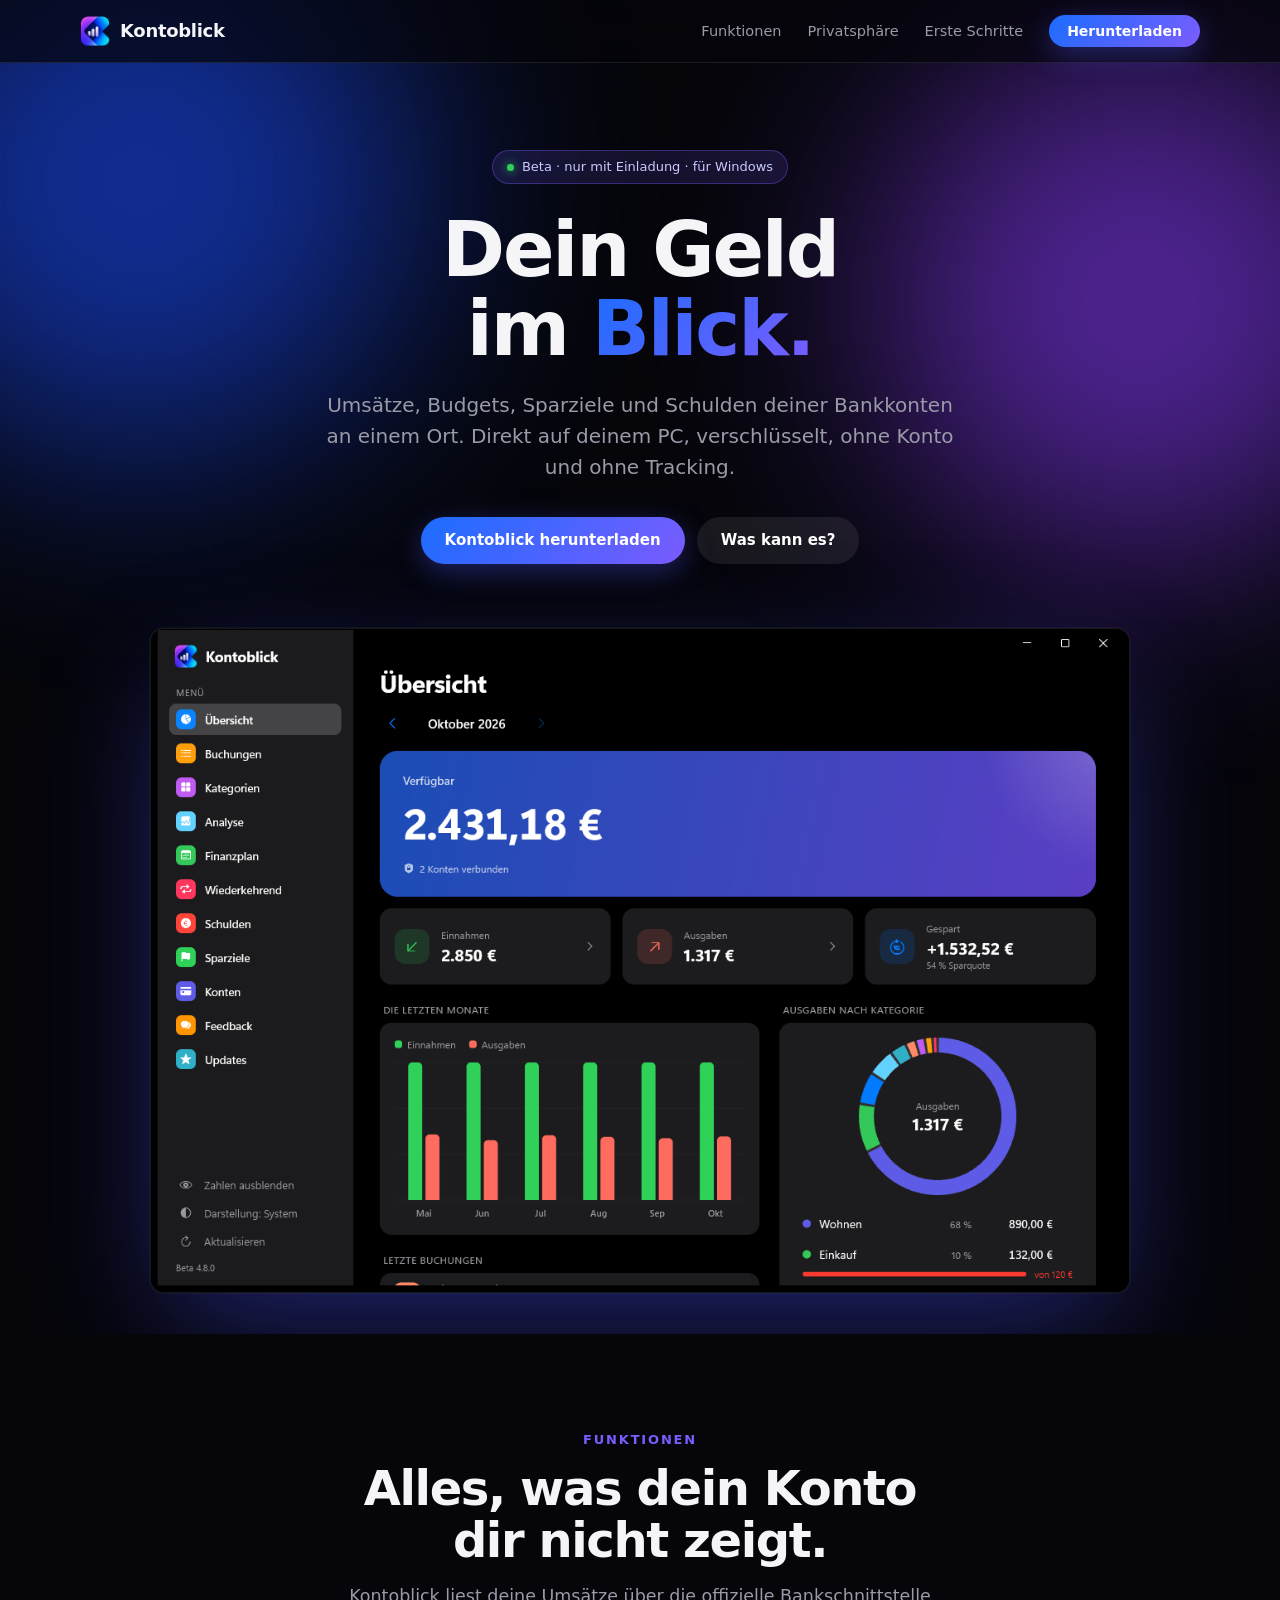
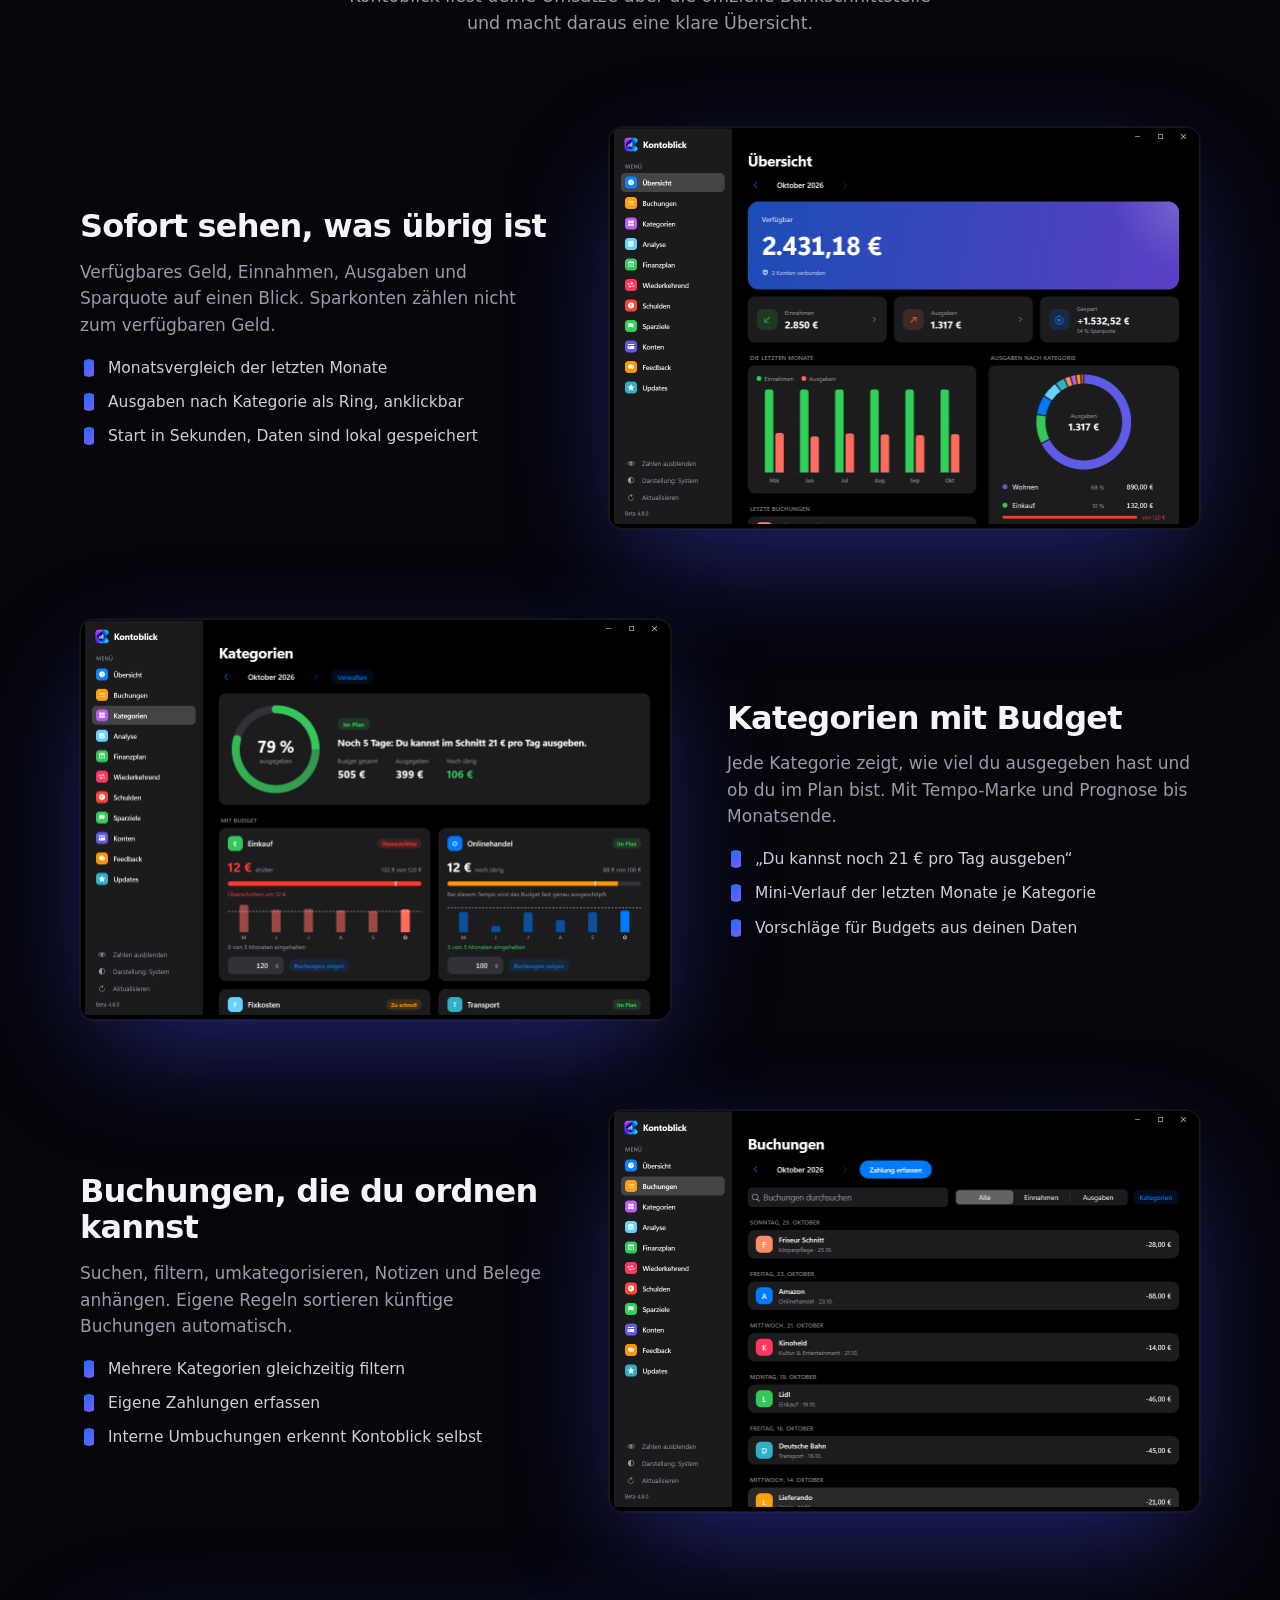
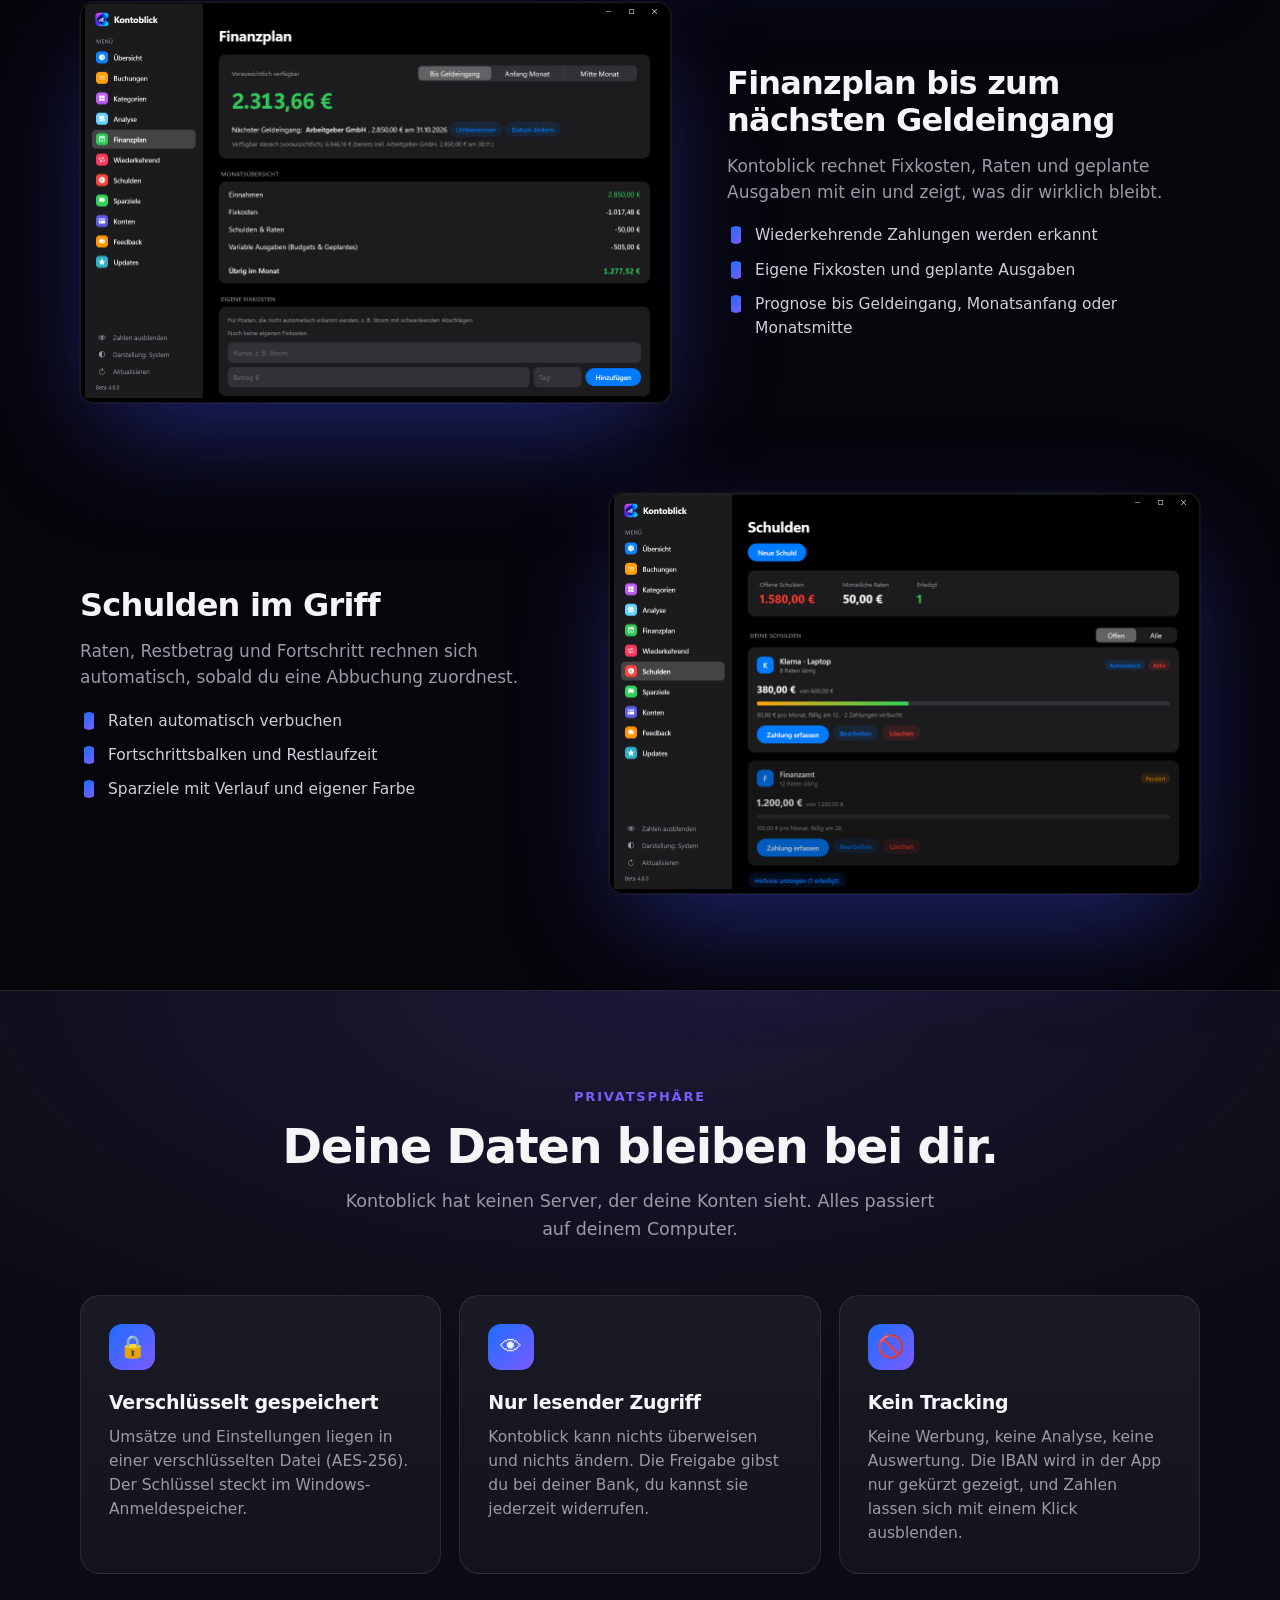
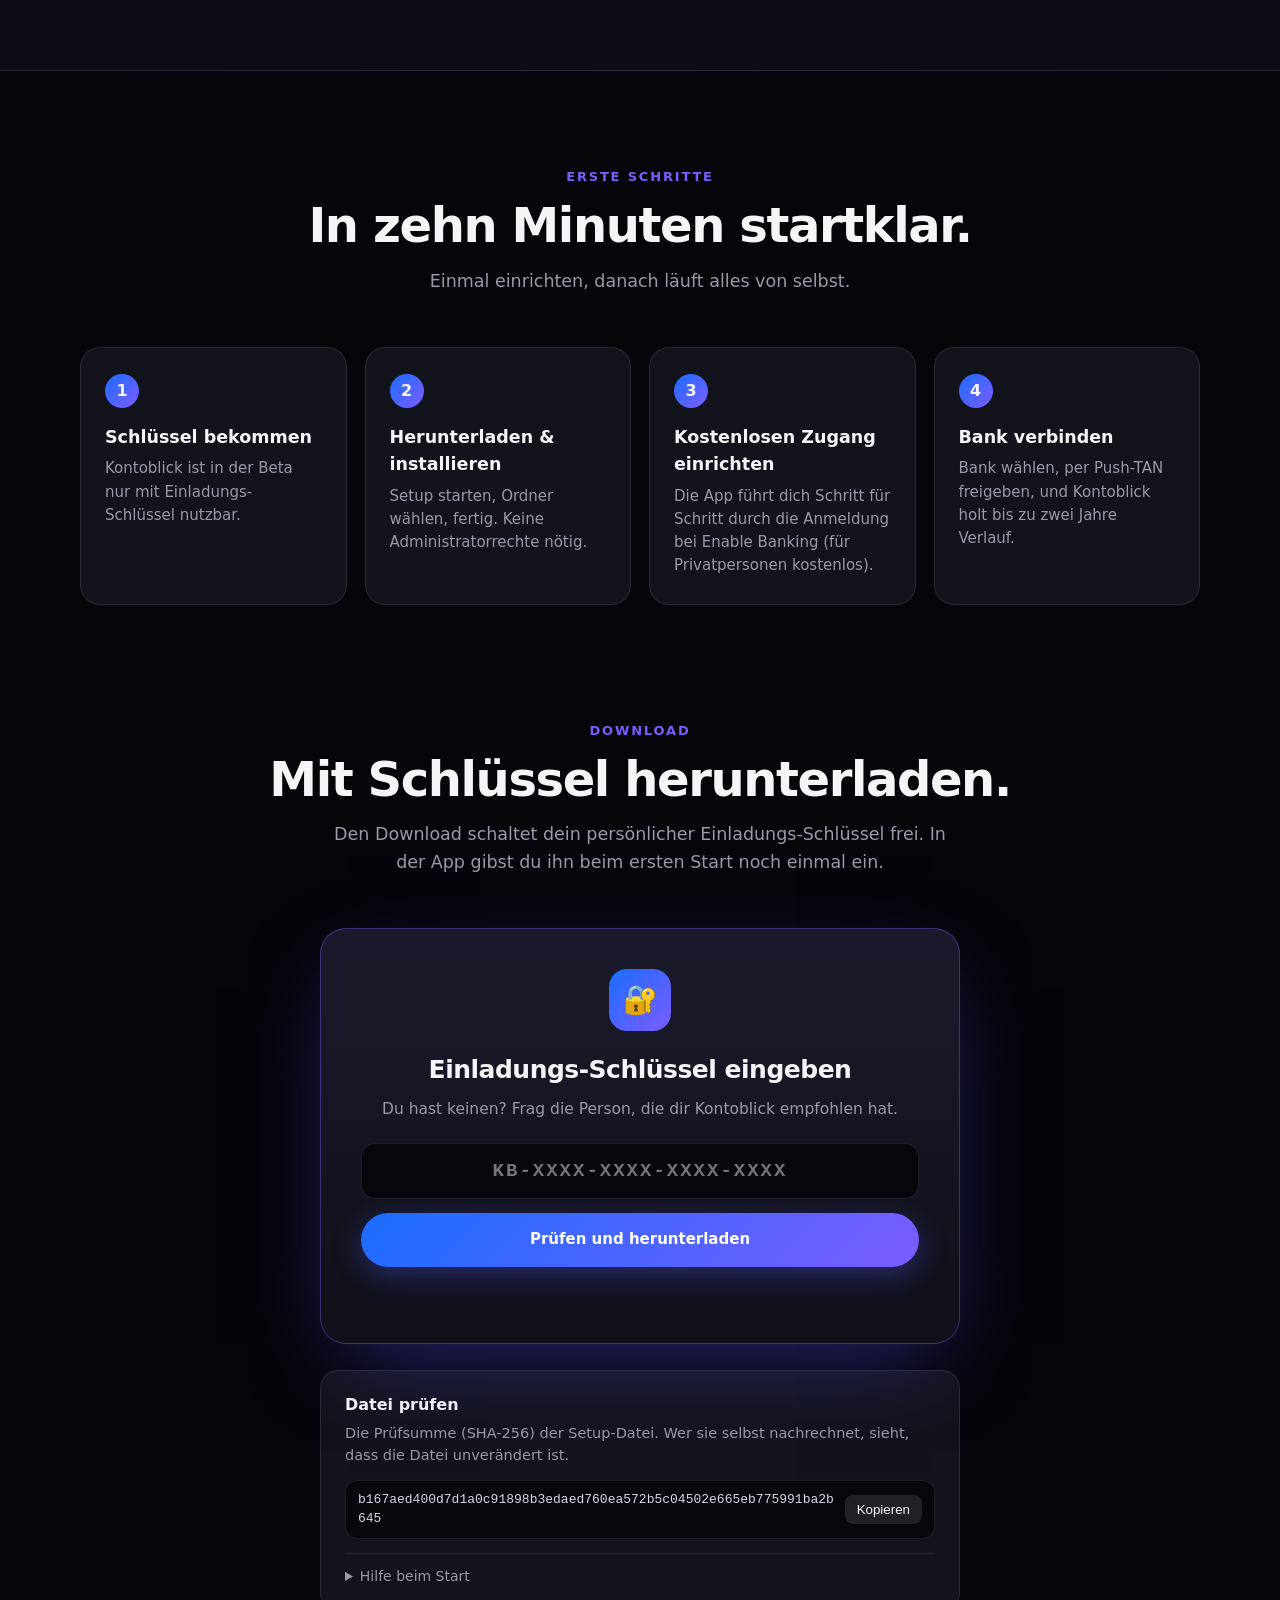
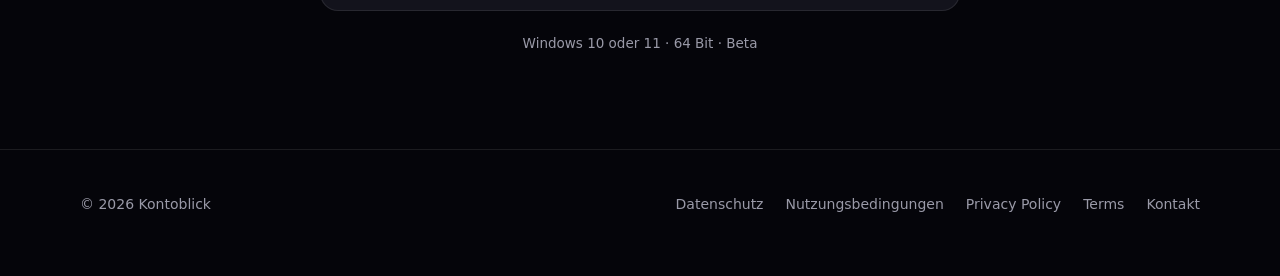
==== index.html @ f74b2ef2 "Nav alignment, checksum block instead of warning box" ====
<!doctype html>
<html lang="de">
<head>
<meta charset="utf-8">
<meta name="viewport" content="width=device-width,initial-scale=1">
<title>Kontoblick – Dein Geld im Blick</title>
<meta name="description" content="Kontoblick zeigt Umsätze, Budgets, Sparziele und Schulden deiner Bankkonten. Privat, lokal verschlüsselt auf deinem Windows-PC. Beta, nur mit Einladung.">
<meta property="og:title" content="Kontoblick – Dein Geld im Blick">
<meta property="og:description" content="Privat, lokal und schnell: Umsätze, Budgets, Sparziele und Schulden an einem Ort.">
<meta property="og:image" content="img/overview.png">
<meta name="theme-color" content="#000000">
<script>document.documentElement.classList.add('js')</script>
<link rel="icon" href="img/favicon.png">
<style>
:root{
  --bg:#05050a; --bg2:#0c0c14; --card:#13131c; --card2:#1a1a26; --line:rgba(255,255,255,.09);
  --text:#f5f5f7; --muted:#9a9aa8; --blue:#0a84ff; --violet:#7c5cff; --green:#30d158; --red:#ff453a;
  --grad:linear-gradient(135deg,#1b6dff 0%,#7c5cff 100%);
}
*{box-sizing:border-box;margin:0;padding:0}
html{scroll-behavior:smooth}
body{background:var(--bg);color:var(--text);font:16px/1.55 "Segoe UI Variable Text","Segoe UI",system-ui,-apple-system,sans-serif;-webkit-font-smoothing:antialiased;overflow-x:hidden}
a{color:inherit}
img{display:block;max-width:100%}
.wrap{width:min(1120px,100% - 40px);margin:0 auto}
@media(prefers-reduced-motion:reduce){html{scroll-behavior:auto}*{animation:none!important;transition:none!important}}

/* Navigation */
nav{position:fixed;inset:0 0 auto 0;z-index:20;backdrop-filter:blur(18px);background:rgba(5,5,10,.7);border-bottom:1px solid var(--line)}
nav .wrap{display:flex;align-items:center;height:62px;gap:28px}
.brand{display:flex;align-items:center;gap:10px;font-weight:700;font-size:18px;letter-spacing:-.3px;text-decoration:none}
.brand img{width:30px;height:30px}
nav .links{display:flex;align-items:center;gap:26px;margin-left:auto;font-size:14.5px;color:var(--muted)}
nav .links a{text-decoration:none;transition:color .2s}
nav .links a:hover{color:var(--text)}
nav .links a.btn,nav .links a.btn:hover{color:#fff;line-height:1.2}
.btn{display:inline-flex;align-items:center;justify-content:center;gap:8px;border:0;cursor:pointer;font:inherit;font-weight:600;font-size:15px;color:#fff;background:var(--grad);padding:12px 24px;border-radius:999px;text-decoration:none;transition:transform .15s,box-shadow .25s,filter .2s;box-shadow:0 8px 28px rgba(80,90,255,.35)}
.btn:hover{transform:translateY(-1px);filter:brightness(1.08);box-shadow:0 12px 34px rgba(80,90,255,.5)}
.btn:active{transform:scale(.98)}
.btn.ghost{background:rgba(255,255,255,.08);box-shadow:none}
.btn.small{padding:8px 18px;font-size:14px}
@media(max-width:720px){nav .links a:not(.btn){display:none}}

/* Hero */
.hero{position:relative;padding:150px 0 40px;text-align:center;overflow:hidden}
.hero::before,.hero::after{content:"";position:absolute;border-radius:50%;filter:blur(110px);opacity:.55;z-index:0;animation:float 16s ease-in-out infinite}
.hero::before{width:560px;height:560px;background:#1b4dff;left:-140px;top:-100px}
.hero::after{width:520px;height:520px;background:#8a3dff;right:-120px;top:40px;animation-delay:-8s}
@keyframes float{50%{transform:translate(50px,40px) scale(1.08)}}
.hero .wrap{position:relative;z-index:1}
.pill{display:inline-flex;gap:8px;align-items:center;font-size:13px;color:#c9c9ff;background:rgba(124,92,255,.14);border:1px solid rgba(124,92,255,.35);padding:6px 14px;border-radius:999px;margin-bottom:26px}
.pill i{width:7px;height:7px;border-radius:50%;background:var(--green);box-shadow:0 0 10px var(--green)}
h1{font-size:clamp(40px,7vw,76px);line-height:1.04;letter-spacing:-2.2px;font-weight:800}
h1 span{background:var(--grad);-webkit-background-clip:text;background-clip:text;color:transparent}
.lead{max-width:640px;margin:22px auto 34px;font-size:clamp(17px,2.2vw,20px);color:var(--muted)}
.cta{display:flex;gap:12px;justify-content:center;flex-wrap:wrap}
.shot-hero{margin:64px auto 0;max-width:980px}
.window{border-radius:14px;overflow:hidden;border:1px solid var(--line);background:#000;box-shadow:0 40px 120px -20px rgba(70,80,255,.45),0 0 0 1px rgba(255,255,255,.04)}
.window img{width:100%;height:auto}
.hero .shot-hero{transform:perspective(1600px) rotateX(5deg);transform-origin:top;transition:transform 1s cubic-bezier(.2,.7,.2,1)}
.hero .shot-hero.in{transform:perspective(1600px) rotateX(0)}

/* Sektionen */
section{padding:96px 0}
.eyebrow{font-size:13px;font-weight:600;letter-spacing:.14em;text-transform:uppercase;color:var(--violet);margin-bottom:12px}
h2{font-size:clamp(30px,4.6vw,48px);line-height:1.1;letter-spacing:-1.4px;font-weight:800}
.sub{color:var(--muted);max-width:620px;margin-top:16px;font-size:17.5px}
.center{text-align:center}.center .sub{margin-inline:auto}

.feature{display:grid;grid-template-columns:1fr 1.25fr;gap:56px;align-items:center;margin-top:90px}
.feature.flip{grid-template-columns:1.25fr 1fr}
.feature.flip .text{order:2}
.feature h3{font-size:clamp(24px,3vw,32px);letter-spacing:-.8px;line-height:1.15;margin-bottom:14px}
.feature p{color:var(--muted);font-size:17px}
.feature ul{list-style:none;margin-top:18px;display:grid;gap:10px}
.feature li{display:flex;gap:10px;color:#cfcfda;font-size:15.5px}
.feature li::before{content:"";flex:none;width:18px;height:18px;margin-top:3px;border-radius:50%;background:var(--grad) center/10px no-repeat;
  -webkit-mask:none}
.feature li::after{content:"";position:absolute}
@media(max-width:860px){.feature,.feature.flip{grid-template-columns:1fr;gap:28px;margin-top:64px}.feature.flip .text{order:0}}

.grid3{display:grid;grid-template-columns:repeat(3,1fr);gap:18px;margin-top:52px}
.card{background:linear-gradient(180deg,var(--card2),var(--card));border:1px solid var(--line);border-radius:20px;padding:28px;transition:transform .3s,border-color .3s}
.card:hover{transform:translateY(-4px);border-color:rgba(124,92,255,.5)}
.card .ico{width:46px;height:46px;border-radius:13px;background:var(--grad);display:grid;place-items:center;margin-bottom:18px;font-size:22px}
.card h4{font-size:19px;letter-spacing:-.3px;margin-bottom:8px}
.card p{color:var(--muted);font-size:15.5px}
@media(max-width:860px){.grid3{grid-template-columns:1fr}}

.privacy{background:radial-gradient(900px 400px at 50% 0,rgba(124,92,255,.14),transparent),var(--bg2);border-block:1px solid var(--line)}

.steps{display:grid;grid-template-columns:repeat(4,1fr);gap:18px;margin-top:52px;counter-reset:s}
.step{position:relative;background:var(--card);border:1px solid var(--line);border-radius:20px;padding:26px 24px}
.step::before{counter-increment:s;content:counter(s);display:grid;place-items:center;width:34px;height:34px;border-radius:50%;background:var(--grad);font-weight:700;margin-bottom:16px}
.step h4{font-size:17.5px;margin-bottom:6px}
.step p{color:var(--muted);font-size:15px}
@media(max-width:960px){.steps{grid-template-columns:1fr 1fr}}
@media(max-width:560px){.steps{grid-template-columns:1fr}}

/* Download */
.dl{position:relative;margin:52px auto 0;max-width:640px;background:linear-gradient(180deg,#1a1a2c,#101019);border:1px solid rgba(124,92,255,.4);border-radius:26px;padding:40px;text-align:center;box-shadow:0 30px 90px -30px rgba(90,80,255,.5)}
.dl .lock{width:62px;height:62px;border-radius:18px;background:var(--grad);display:grid;place-items:center;margin:0 auto 20px;font-size:28px;transition:transform .5s}
.dl.open .lock{transform:rotate(-12deg) scale(1.08)}
.dl h3{font-size:25px;letter-spacing:-.5px}
.dl p{color:var(--muted);margin:8px 0 22px;font-size:15.5px}
.code{width:100%;padding:16px 18px;border-radius:14px;border:1.5px solid var(--line);background:#07070c;color:var(--text);font:600 19px/1 Consolas,"SF Mono",monospace;letter-spacing:2px;text-align:center;text-transform:uppercase;outline:none;transition:border-color .2s,box-shadow .2s}
.code:focus{border-color:var(--violet);box-shadow:0 0 0 4px rgba(124,92,255,.2)}
.dl .btn{width:100%;margin-top:14px;padding:15px}
.msg{min-height:22px;margin-top:14px;font-size:14.5px}
.msg.err{color:var(--red)}.msg.ok{color:var(--green)}
.shake{animation:shake .4s}
@keyframes shake{20%,60%{transform:translateX(-7px)}40%,80%{transform:translateX(7px)}}
.dl .ready{display:none}
.dl.open .ready{display:block;animation:pop .5s cubic-bezier(.2,.9,.3,1.2)}
.dl.open .ask{display:none}
@keyframes pop{from{opacity:0;transform:scale(.94)}}
.small{font-size:13.5px;color:var(--muted)}
.verify{max-width:640px;margin:26px auto 0;text-align:left;background:var(--card);border:1px solid var(--line);border-radius:18px;padding:22px 24px}
.verify h4{font-size:16px;margin-bottom:4px}
.verify p{color:var(--muted);font-size:14.5px}
.verify .hash{display:flex;gap:10px;align-items:center;margin:14px 0 4px;background:#07070c;border:1px solid var(--line);border-radius:12px;padding:10px 12px}
.verify code{flex:1;min-width:0;font:13px/1.4 Consolas,"SF Mono",monospace;color:#d8d8e8;word-break:break-all}
.verify button{flex:none;border:0;border-radius:8px;background:rgba(255,255,255,.1);color:var(--text);font:600 13px inherit;padding:7px 12px;cursor:pointer}
.verify button:hover{background:rgba(255,255,255,.18)}
.verify .vt{margin-top:10px}.verify .vt a{color:#9fb4ff}
.verify details{margin-top:14px;border-top:1px solid var(--line);padding-top:12px}
.verify summary{cursor:pointer;color:var(--muted);font-size:14px}
.verify details p{margin-top:8px}
.note{margin-top:26px;padding:16px 18px;border-radius:14px;background:rgba(255,159,10,.08);border:1px solid rgba(255,159,10,.25);color:#e9c98f;font-size:14.5px;text-align:left}
.note b{color:#ffd58a}

footer{padding:44px 0 60px;border-top:1px solid var(--line);color:var(--muted);font-size:14px}
footer .wrap{display:flex;flex-wrap:wrap;gap:14px 30px;align-items:center}
footer .links{display:flex;gap:22px;flex-wrap:wrap;margin-left:auto}
footer a{text-decoration:none}footer a:hover{color:var(--text)}

/* Einblenden beim Scrollen */
.js .rv{opacity:0;transform:translateY(26px);transition:opacity .8s,transform .8s cubic-bezier(.2,.7,.2,1)}
.js .rv.in{opacity:1;transform:none}
.d1{transition-delay:.1s}.d2{transition-delay:.2s}.d3{transition-delay:.3s}
</style>
</head>
<body>

<nav>
  <div class="wrap">
    <a class="brand" href="#top"><img src="img/logo.png" alt="" width="30" height="30">Kontoblick</a>
    <div class="links">
      <a href="#funktionen">Funktionen</a>
      <a href="#privat">Privatsphäre</a>
      <a href="#start">Erste Schritte</a>
      <a class="btn small" href="#download">Herunterladen</a>
    </div>
  </div>
</nav>

<header class="hero" id="top">
  <div class="wrap">
    <div class="pill rv"><i></i>Beta · nur mit Einladung · für Windows</div>
    <h1 class="rv d1">Dein Geld<br>im <span>Blick.</span></h1>
    <p class="lead rv d2">Umsätze, Budgets, Sparziele und Schulden deiner Bankkonten an einem Ort. Direkt auf deinem PC, verschlüsselt, ohne Konto und ohne Tracking.</p>
    <div class="cta rv d3">
      <a class="btn" href="#download">Kontoblick herunterladen</a>
      <a class="btn ghost" href="#funktionen">Was kann es?</a>
    </div>
    <div class="shot-hero" id="heroShot">
      <div class="window"><img src="img/overview.png" alt="Kontoblick Übersicht mit verfügbarem Geld, Einnahmen, Ausgaben und Kategorien" width="1180" height="800"></div>
    </div>
  </div>
</header>

<section id="funktionen">
  <div class="wrap">
    <div class="center">
      <div class="eyebrow rv">Funktionen</div>
      <h2 class="rv d1">Alles, was dein Konto<br>dir nicht zeigt.</h2>
      <p class="sub rv d2">Kontoblick liest deine Umsätze über die offizielle Bankschnittstelle und macht daraus eine klare Übersicht.</p>
    </div>

    <div class="feature rv">
      <div class="text">
        <h3>Sofort sehen, was übrig ist</h3>
        <p>Verfügbares Geld, Einnahmen, Ausgaben und Sparquote auf einen Blick. Sparkonten zählen nicht zum verfügbaren Geld.</p>
        <ul><li>Monatsvergleich der letzten Monate</li><li>Ausgaben nach Kategorie als Ring, anklickbar</li><li>Start in Sekunden, Daten sind lokal gespeichert</li></ul>
      </div>
      <div class="window"><img loading="lazy" src="img/overview.png" alt="Übersicht" width="1180" height="800"></div>
    </div>

    <div class="feature flip rv">
      <div class="text">
        <h3>Kategorien mit Budget</h3>
        <p>Jede Kategorie zeigt, wie viel du ausgegeben hast und ob du im Plan bist. Mit Tempo-Marke und Prognose bis Monatsende.</p>
        <ul><li>„Du kannst noch 21 € pro Tag ausgeben“</li><li>Mini-Verlauf der letzten Monate je Kategorie</li><li>Vorschläge für Budgets aus deinen Daten</li></ul>
      </div>
      <div class="window"><img loading="lazy" src="img/categories.png" alt="Kategorien und Budgets" width="1180" height="800"></div>
    </div>

    <div class="feature rv">
      <div class="text">
        <h3>Buchungen, die du ordnen kannst</h3>
        <p>Suchen, filtern, umkategorisieren, Notizen und Belege anhängen. Eigene Regeln sortieren künftige Buchungen automatisch.</p>
        <ul><li>Mehrere Kategorien gleichzeitig filtern</li><li>Eigene Zahlungen erfassen</li><li>Interne Umbuchungen erkennt Kontoblick selbst</li></ul>
      </div>
      <div class="window"><img loading="lazy" src="img/bookings.png" alt="Buchungen" width="1180" height="800"></div>
    </div>

    <div class="feature flip rv">
      <div class="text">
        <h3>Finanzplan bis zum nächsten Geldeingang</h3>
        <p>Kontoblick rechnet Fixkosten, Raten und geplante Ausgaben mit ein und zeigt, was dir wirklich bleibt.</p>
        <ul><li>Wiederkehrende Zahlungen werden erkannt</li><li>Eigene Fixkosten und geplante Ausgaben</li><li>Prognose bis Geldeingang, Monatsanfang oder Monatsmitte</li></ul>
      </div>
      <div class="window"><img loading="lazy" src="img/plan.png" alt="Finanzplan" width="1180" height="800"></div>
    </div>

    <div class="feature rv">
      <div class="text">
        <h3>Schulden im Griff</h3>
        <p>Raten, Restbetrag und Fortschritt rechnen sich automatisch, sobald du eine Abbuchung zuordnest.</p>
        <ul><li>Raten automatisch verbuchen</li><li>Fortschrittsbalken und Restlaufzeit</li><li>Sparziele mit Verlauf und eigener Farbe</li></ul>
      </div>
      <div class="window"><img loading="lazy" src="img/debts.png" alt="Schulden" width="1180" height="800"></div>
    </div>
  </div>
</section>

<section class="privacy" id="privat">
  <div class="wrap">
    <div class="center">
      <div class="eyebrow rv">Privatsphäre</div>
      <h2 class="rv d1">Deine Daten bleiben bei dir.</h2>
      <p class="sub rv d2">Kontoblick hat keinen Server, der deine Konten sieht. Alles passiert auf deinem Computer.</p>
    </div>
    <div class="grid3">
      <div class="card rv"><div class="ico">🔒</div><h4>Verschlüsselt gespeichert</h4><p>Umsätze und Einstellungen liegen in einer verschlüsselten Datei (AES-256). Der Schlüssel steckt im Windows-Anmeldespeicher.</p></div>
      <div class="card rv d1"><div class="ico">👁</div><h4>Nur lesender Zugriff</h4><p>Kontoblick kann nichts überweisen und nichts ändern. Die Freigabe gibst du bei deiner Bank, du kannst sie jederzeit widerrufen.</p></div>
      <div class="card rv d2"><div class="ico">🚫</div><h4>Kein Tracking</h4><p>Keine Werbung, keine Analyse, keine Auswertung. Die IBAN wird in der App nur gekürzt gezeigt, und Zahlen lassen sich mit einem Klick ausblenden.</p></div>
    </div>
  </div>
</section>

<section id="start">
  <div class="wrap">
    <div class="center">
      <div class="eyebrow rv">Erste Schritte</div>
      <h2 class="rv d1">In zehn Minuten startklar.</h2>
      <p class="sub rv d2">Einmal einrichten, danach läuft alles von selbst.</p>
    </div>
    <div class="steps">
      <div class="step rv"><h4>Schlüssel bekommen</h4><p>Kontoblick ist in der Beta nur mit Einladungs-Schlüssel nutzbar.</p></div>
      <div class="step rv d1"><h4>Herunterladen & installieren</h4><p>Setup starten, Ordner wählen, fertig. Keine Administratorrechte nötig.</p></div>
      <div class="step rv d2"><h4>Kostenlosen Zugang einrichten</h4><p>Die App führt dich Schritt für Schritt durch die Anmeldung bei Enable Banking (für Privatpersonen kostenlos).</p></div>
      <div class="step rv d3"><h4>Bank verbinden</h4><p>Bank wählen, per Push-TAN freigeben, und Kontoblick holt bis zu zwei Jahre Verlauf.</p></div>
    </div>
  </div>
</section>

<section id="download" style="padding-top:20px">
  <div class="wrap center">
    <div class="eyebrow rv">Download</div>
    <h2 class="rv d1">Mit Schlüssel herunterladen.</h2>
    <p class="sub rv d2">Den Download schaltet dein persönlicher Einladungs-Schlüssel frei. In der App gibst du ihn beim ersten Start noch einmal ein.</p>

    <div class="dl rv d2" id="dl">
      <div class="lock" id="lock">🔐</div>
      <div class="ask">
        <h3>Einladungs-Schlüssel eingeben</h3>
        <p>Du hast keinen? Frag die Person, die dir Kontoblick empfohlen hat.</p>
        <form id="form" autocomplete="off">
          <input class="code" id="code" placeholder="KB-XXXX-XXXX-XXXX-XXXX" maxlength="40" spellcheck="false" aria-label="Einladungs-Schlüssel">
          <button class="btn" id="go" type="submit">Prüfen und herunterladen</button>
        </form>
        <div class="msg" id="msg" role="status"></div>
      </div>
      <div class="ready">
        <h3>Schlüssel gültig ✓</h3>
        <p>Der Download startet gleich. Falls nicht, klick auf den Knopf.</p>
        <a class="btn" id="file" href="#">Setup herunterladen</a>
        <p class="small" style="margin-top:14px" id="fileInfo"></p>
      </div>
    </div>

    <div class="verify rv" id="verify" hidden>
      <h4>Datei prüfen</h4>
      <p>Die Prüfsumme (SHA-256) der Setup-Datei. Wer sie selbst nachrechnet, sieht, dass die Datei unverändert ist.</p>
      <div class="hash"><code id="hash"></code><button type="button" id="copyHash">Kopieren</button></div>
      <p class="vt" id="vtRow" hidden><a id="vtLink" href="#" target="_blank" rel="noopener">Bei VirusTotal prüfen</a> · Ergebnis von rund 70 Prüfdiensten</p>
      <details>
        <summary>Hilfe beim Start</summary>
        <p>Bei neuen Programmen fragt Windows (SmartScreen) vor dem ersten Start nach. Wähle <b>Weitere Informationen</b> und dann <b>Trotzdem ausführen</b>. Das Setup ist noch nicht digital signiert, deshalb erscheint die Rückfrage.</p>
      </details>
    </div>
    <p class="small" style="margin-top:22px">Windows 10 oder 11 · 64 Bit · Beta</p>
  </div>
</section>

<footer>
  <div class="wrap">
    <span>© 2026 Kontoblick</span>
    <div class="links">
      <a href="datenschutz.html">Datenschutz</a>
      <a href="nutzungsbedingungen.html">Nutzungsbedingungen</a>
      <a href="privacy.html">Privacy Policy</a>
      <a href="terms.html">Terms</a>
      <a href="mailto:kontoblick@laudymedia.de">Kontakt</a>
    </div>
  </div>
</footer>

<script>
// Der "publishable key" ist für Webseiten und Apps gedacht und darf öffentlich sein.
// Was jemand damit darf, regeln die Zugriffsregeln und die Funktion auf dem Server.
const API = 'https://jgadfqdxyosbgsomoepk.supabase.co';
const KEY = 'sb_publishable_zTdMy5aGsxn2jxy1v9TOdg_ZL5HZXqJ';

const $ = (id) => document.getElementById(id);

// Prüfsumme und Prüf-Link aus release.json (öffentlich, enthält nur Version, Dateiname und Hash)
fetch('release.json', { cache: 'no-store' }).then((r) => r.json()).then((rel) => {
  if (!rel.sha256) return;
  $('hash').textContent = rel.sha256;
  $('verify').hidden = false;
  if (rel.virustotal) {
    $('vtLink').href = 'https://www.virustotal.com/gui/file/' + rel.sha256;
    $('vtRow').hidden = false;
  }
  $('copyHash').addEventListener('click', async () => {
    try { await navigator.clipboard.writeText(rel.sha256); $('copyHash').textContent = 'Kopiert'; setTimeout(() => ($('copyHash').textContent = 'Kopieren'), 1800); } catch (_) {}
  });
}).catch(() => {});

// Einblenden beim Scrollen
const io = new IntersectionObserver((entries) => {
  entries.forEach((e) => { if (e.isIntersecting) { e.target.classList.add('in'); io.unobserve(e.target); } });
}, { threshold: .12 });
document.querySelectorAll('.rv, #heroShot').forEach((el) => io.observe(el));
requestAnimationFrame(() => $('heroShot').classList.add('in'));
// Sicherheitsnetz: Nach 1,2 s ist alles sichtbar, auch wenn die Scroll-Erkennung nicht anspringt.
setTimeout(() => document.querySelectorAll('.rv').forEach((el) => el.classList.add('in')), 2500);

// Eingabe: Großbuchstaben, Bindestriche automatisch
$('code').addEventListener('input', (e) => {
  const raw = e.target.value.toUpperCase().replace(/[^A-Z0-9]/g, '').replace(/^KB/, '').slice(0, 16);
  const parts = raw.match(/.{1,4}/g) || [];
  e.target.value = raw ? 'KB-' + parts.join('-') : '';
  $('msg').textContent = '';
});

function fail(text) {
  const m = $('msg');
  m.className = 'msg err';
  m.textContent = text;
  $('code').classList.remove('shake');
  void $('code').offsetWidth;
  $('code').classList.add('shake');
}

$('form').addEventListener('submit', async (e) => {
  e.preventDefault();
  const code = $('code').value.trim();
  if (code.length < 10) return fail('Bitte gib deinen ganzen Schlüssel ein.');
  const btn = $('go');
  btn.disabled = true;
  btn.textContent = 'Prüfe …';
  try {
    const r = await fetch(API + '/functions/v1/download', {
      method: 'POST',
      headers: { 'Content-Type': 'application/json', apikey: KEY },
      body: JSON.stringify({ code }),
    });
    const j = await r.json().catch(() => ({}));
    if (r.status === 403) return fail('Dieser Schlüssel ist nicht gültig oder wurde gesperrt.');
    if (!r.ok || !j.url) return fail(j.error === 'nofile' ? 'Aktuell ist kein Download hinterlegt. Bitte später noch einmal versuchen.' : 'Das hat nicht geklappt. Bitte versuche es später noch einmal.');
    $('dl').classList.add('open');
    $('file').href = j.url;
    $('fileInfo').textContent = j.name + (j.size ? ' · ' + (j.size / 1048576).toFixed(1).replace('.', ',') + ' MB' : '');
    setTimeout(() => { location.href = j.url; }, 700);
  } catch (_) {
    fail('Keine Verbindung. Bist du online?');
  } finally {
    btn.disabled = false;
    btn.textContent = 'Prüfen und herunterladen';
  }
});
</script>
</body>
</html>
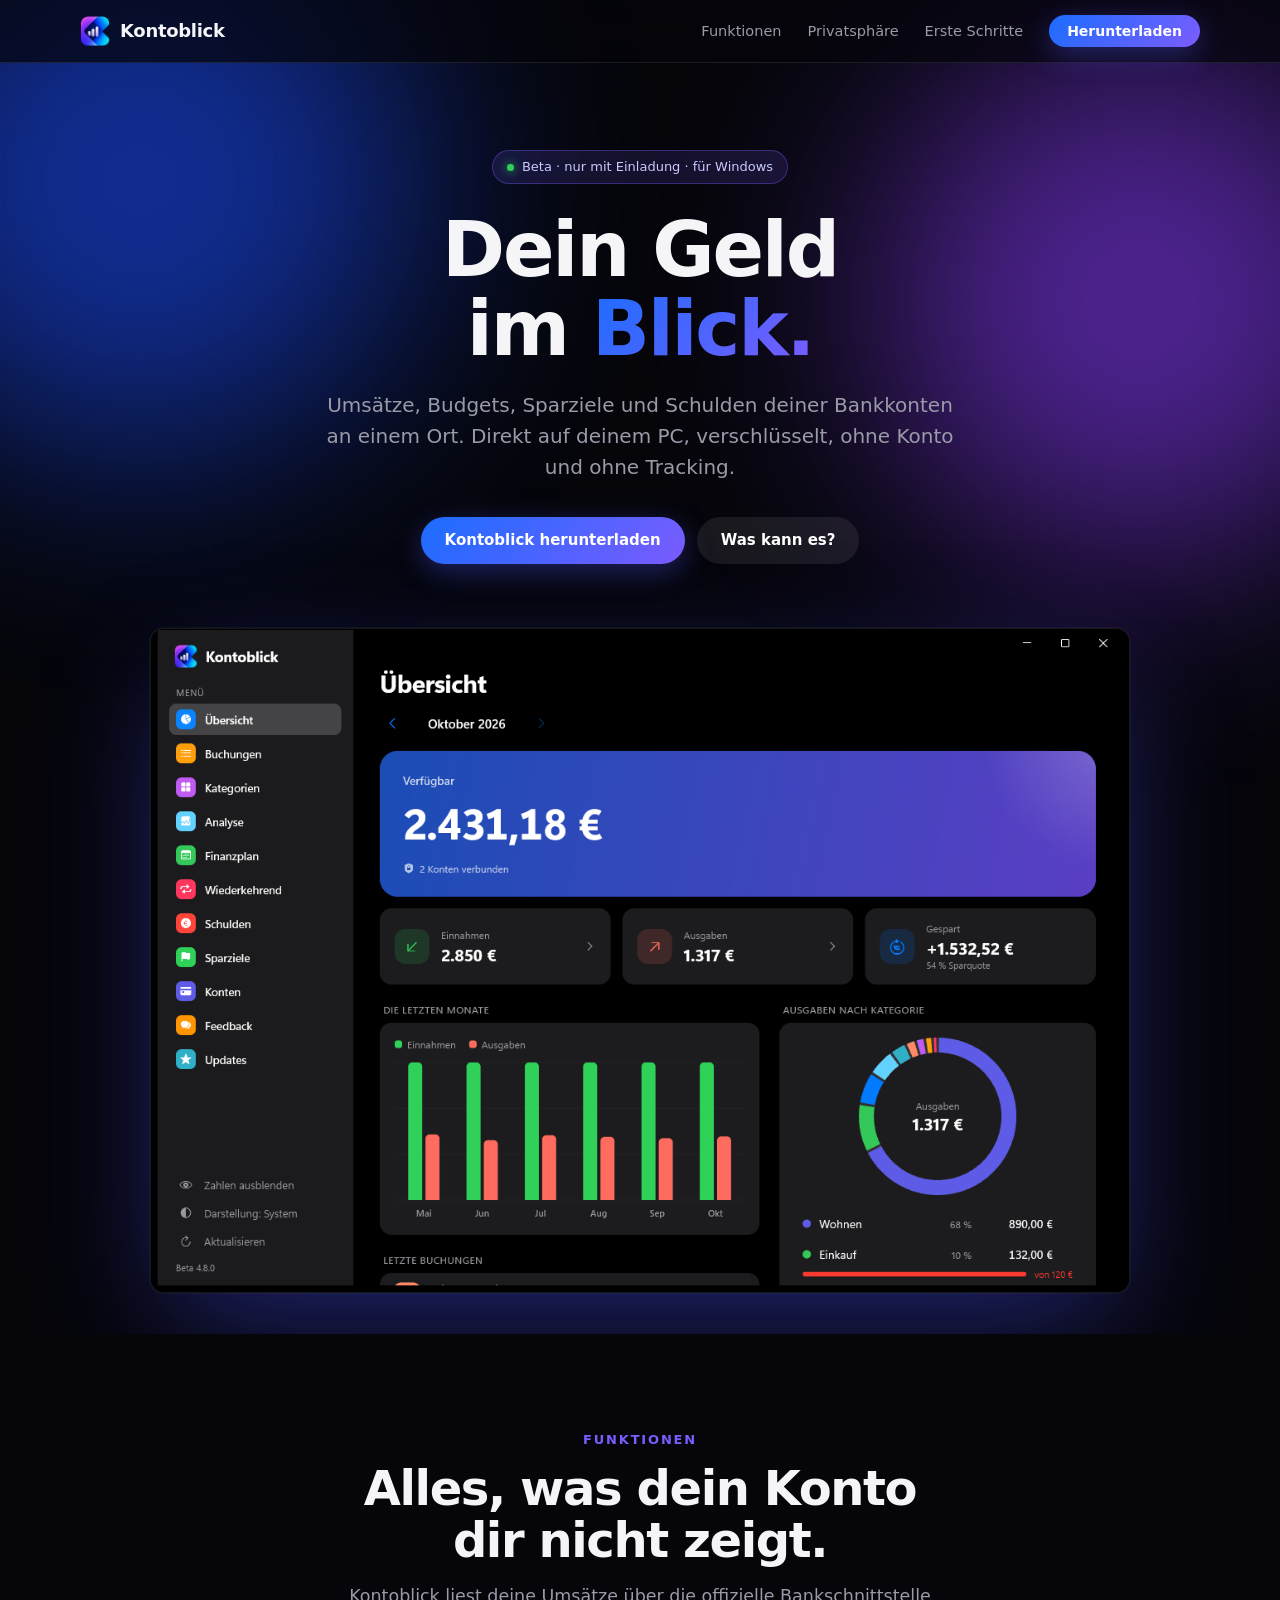
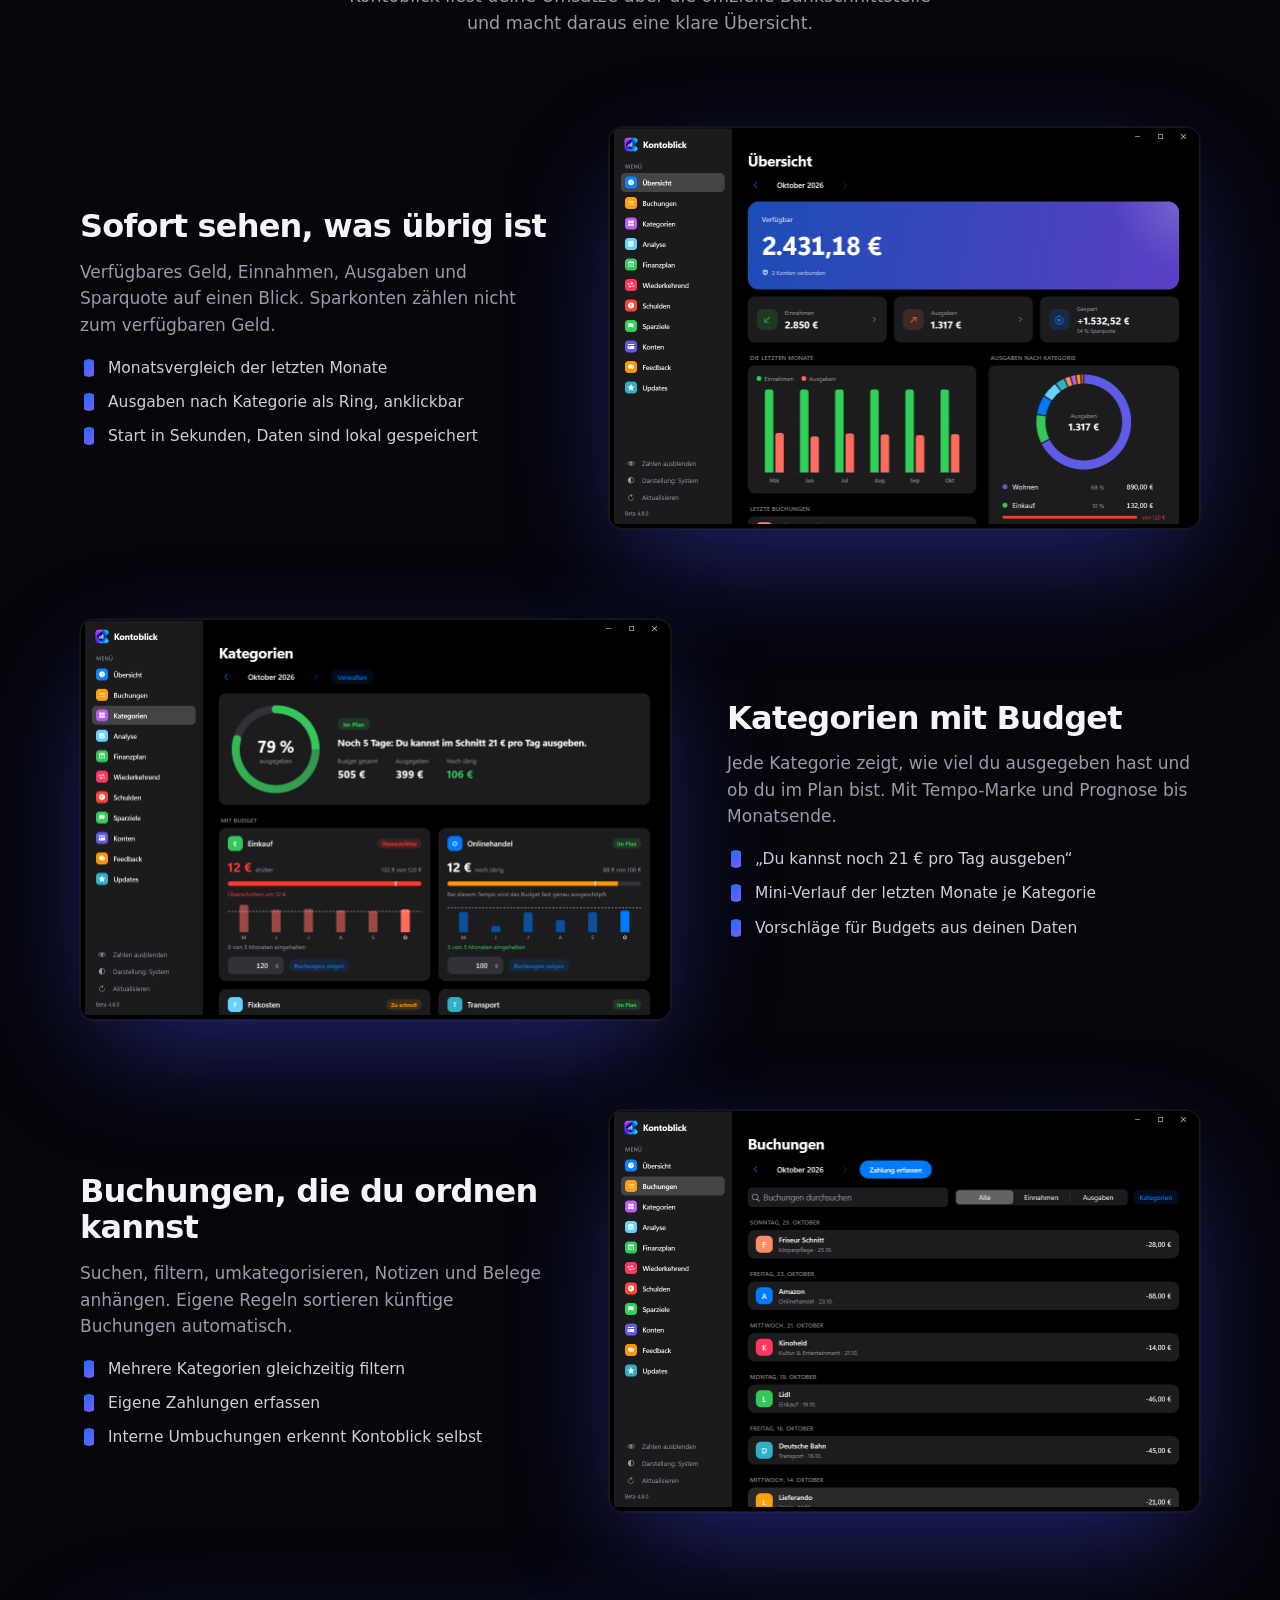
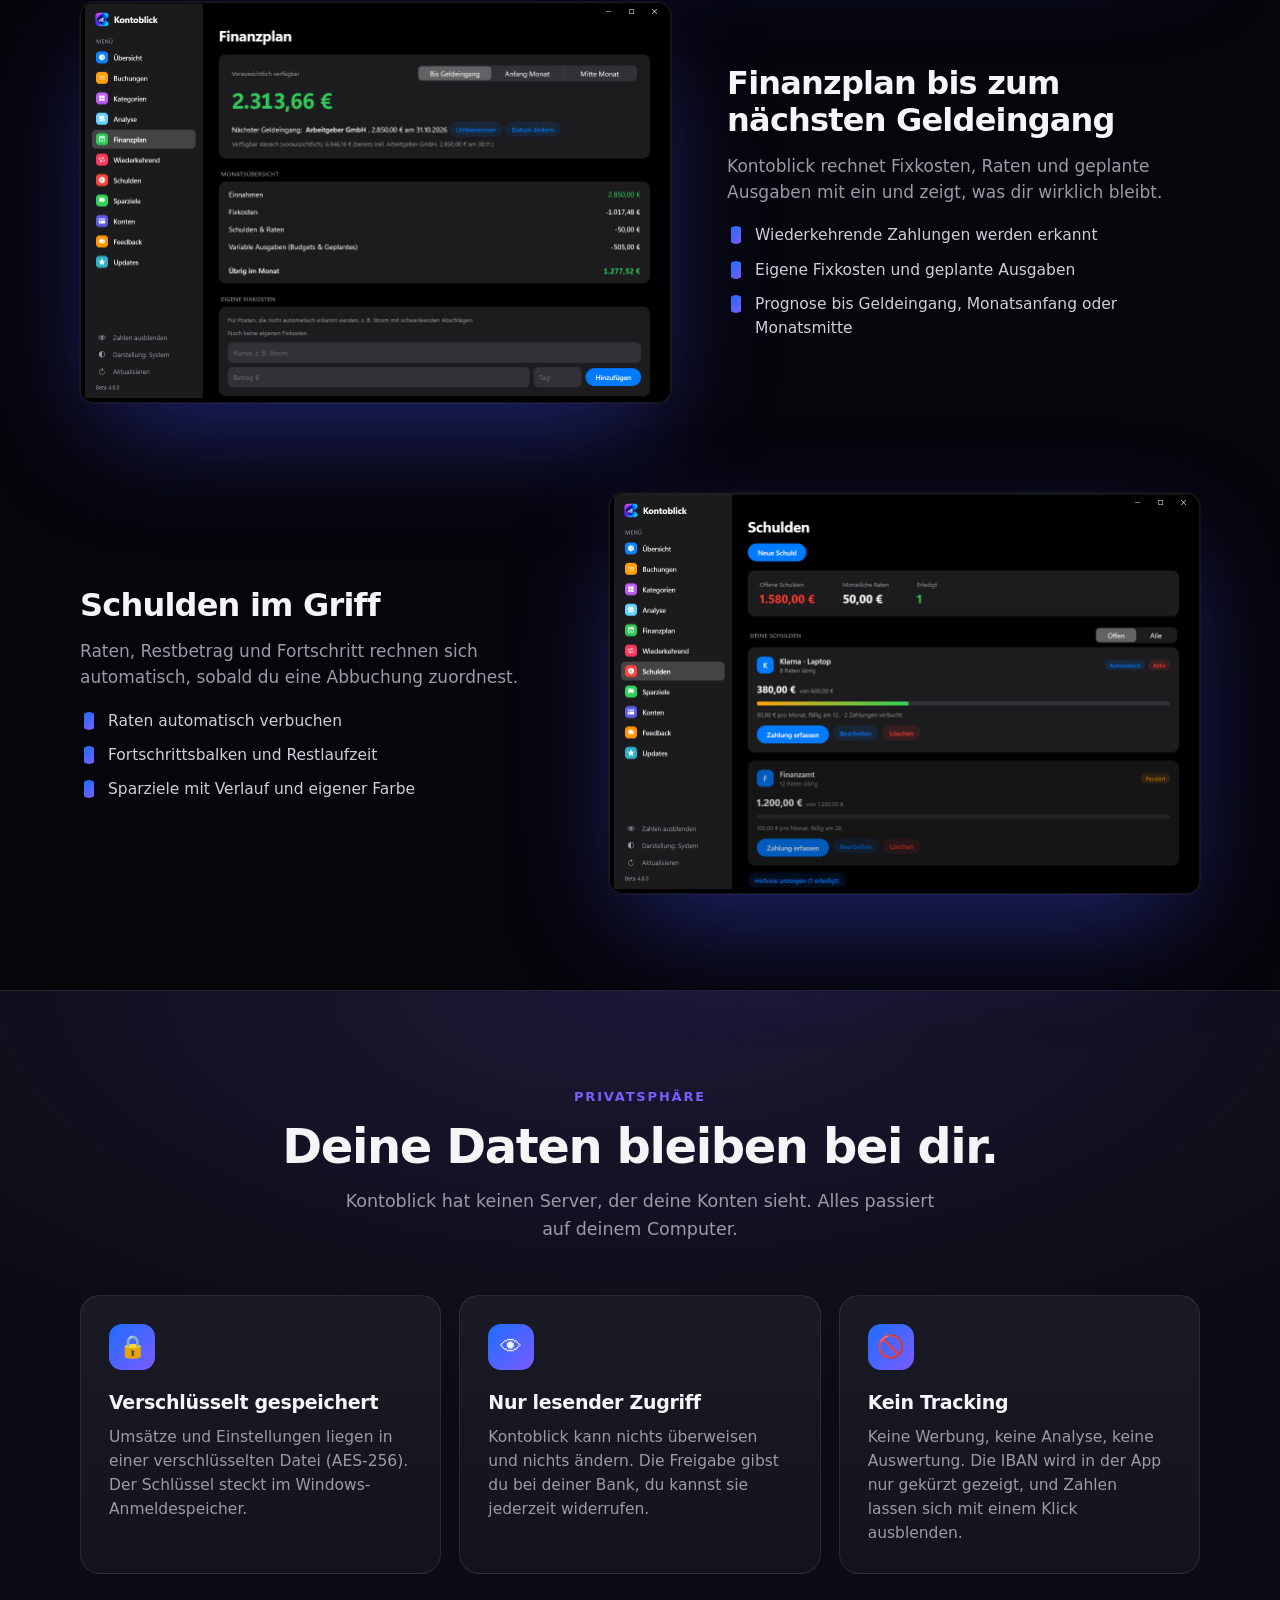
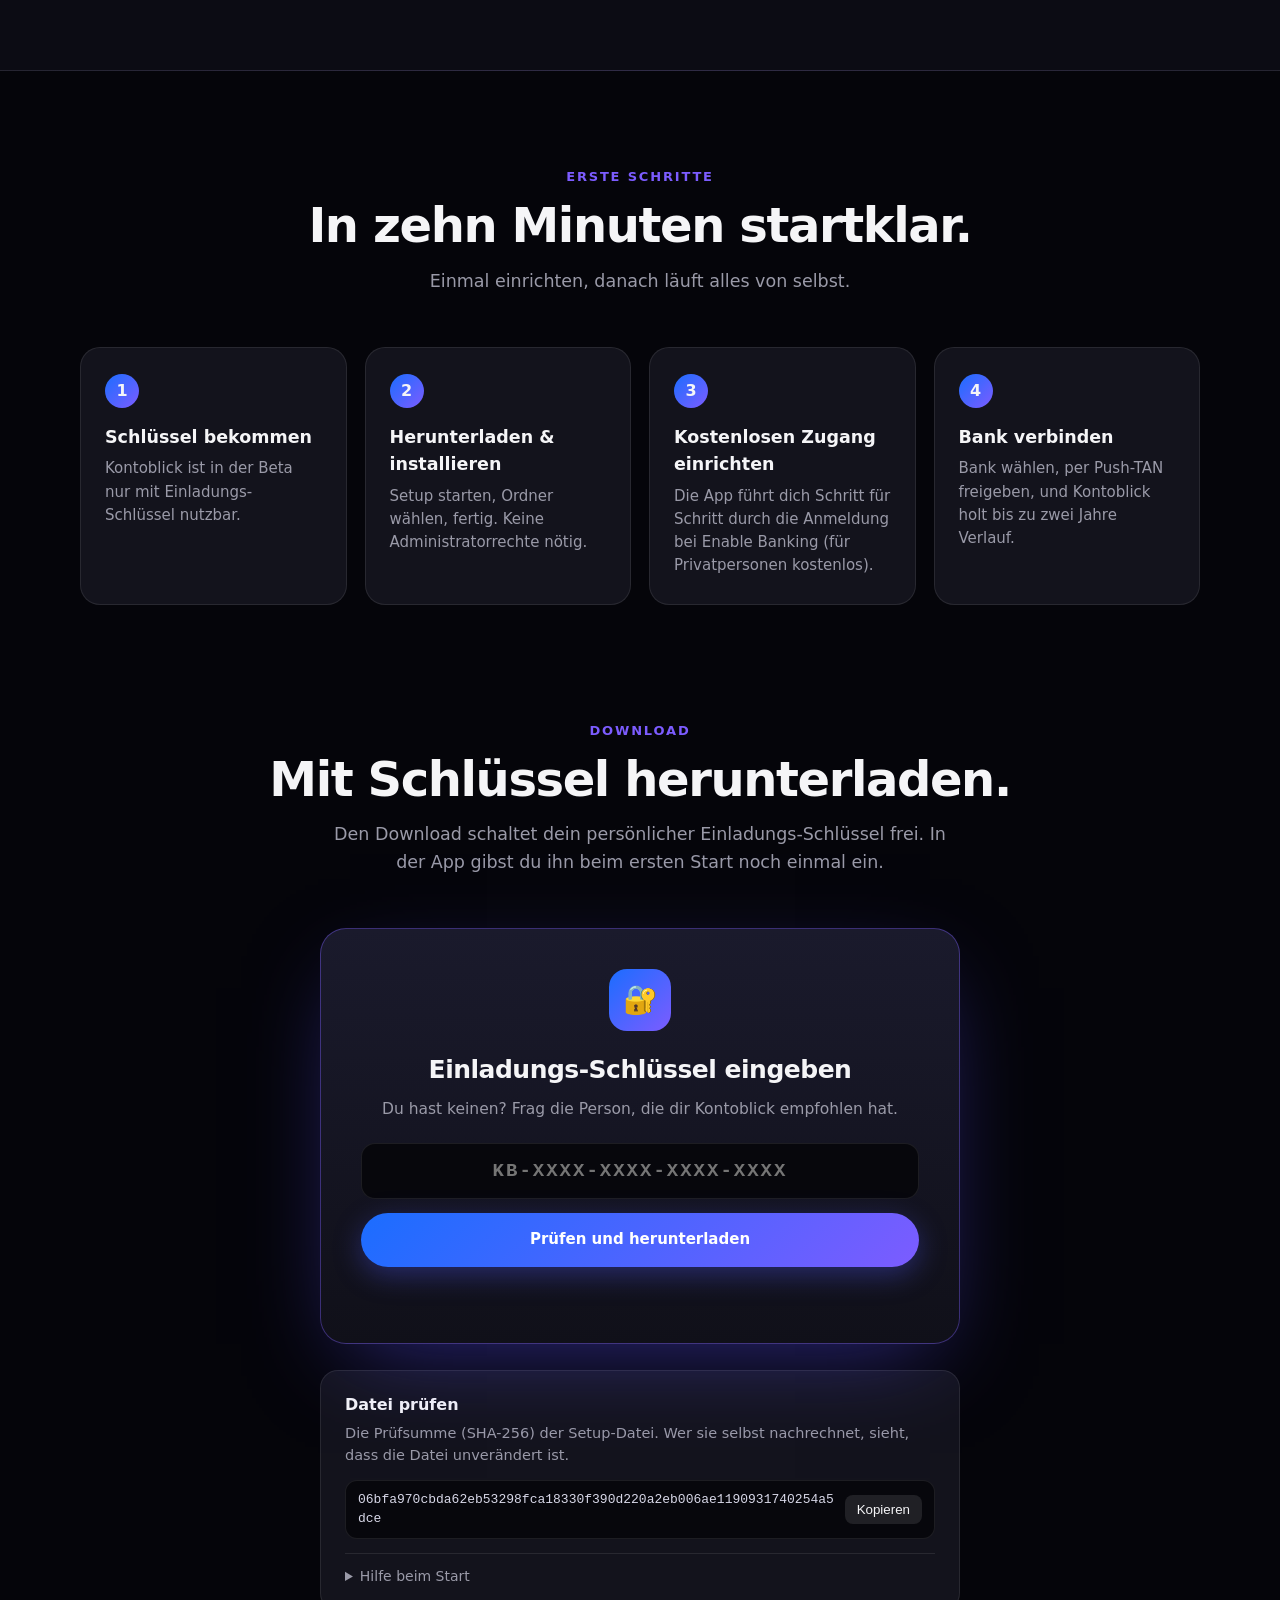
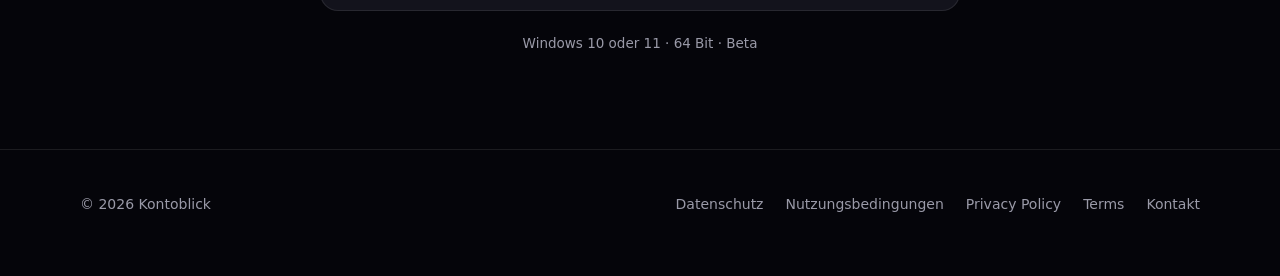
==== commit 232095e9: "Social preview (Open Graph) for Discord" ====
--- a/index.html
+++ b/index.html
@@ -5,10 +5,23 @@
 <meta name="viewport" content="width=device-width,initial-scale=1">
 <title>Kontoblick – Dein Geld im Blick</title>
 <meta name="description" content="Kontoblick zeigt Umsätze, Budgets, Sparziele und Schulden deiner Bankkonten. Privat, lokal verschlüsselt auf deinem Windows-PC. Beta, nur mit Einladung.">
+<link rel="canonical" href="https://kontoblick.laudymedia.de/">
+<meta property="og:type" content="website">
+<meta property="og:site_name" content="Kontoblick">
+<meta property="og:locale" content="de_DE">
+<meta property="og:url" content="https://kontoblick.laudymedia.de/">
 <meta property="og:title" content="Kontoblick – Dein Geld im Blick">
-<meta property="og:description" content="Privat, lokal und schnell: Umsätze, Budgets, Sparziele und Schulden an einem Ort.">
-<meta property="og:image" content="img/overview.png">
-<meta name="theme-color" content="#000000">
+<meta property="og:description" content="Umsätze, Budgets, Sparziele und Schulden an einem Ort. Privat, verschlüsselt und lokal auf deinem PC. Beta, nur mit Einladung.">
+<meta property="og:image" content="https://kontoblick.laudymedia.de/img/og.png">
+<meta property="og:image:type" content="image/png">
+<meta property="og:image:width" content="1200">
+<meta property="og:image:height" content="630">
+<meta property="og:image:alt" content="Kontoblick: Übersicht mit verfügbarem Geld, Einnahmen, Ausgaben und Kategorien">
+<meta name="twitter:card" content="summary_large_image">
+<meta name="twitter:title" content="Kontoblick – Dein Geld im Blick">
+<meta name="twitter:description" content="Umsätze, Budgets, Sparziele und Schulden an einem Ort. Privat und lokal auf deinem PC.">
+<meta name="twitter:image" content="https://kontoblick.laudymedia.de/img/og.png">
+<meta name="theme-color" content="#7c5cff">
 <script>document.documentElement.classList.add('js')</script>
 <link rel="icon" href="img/favicon.png">
 <style>
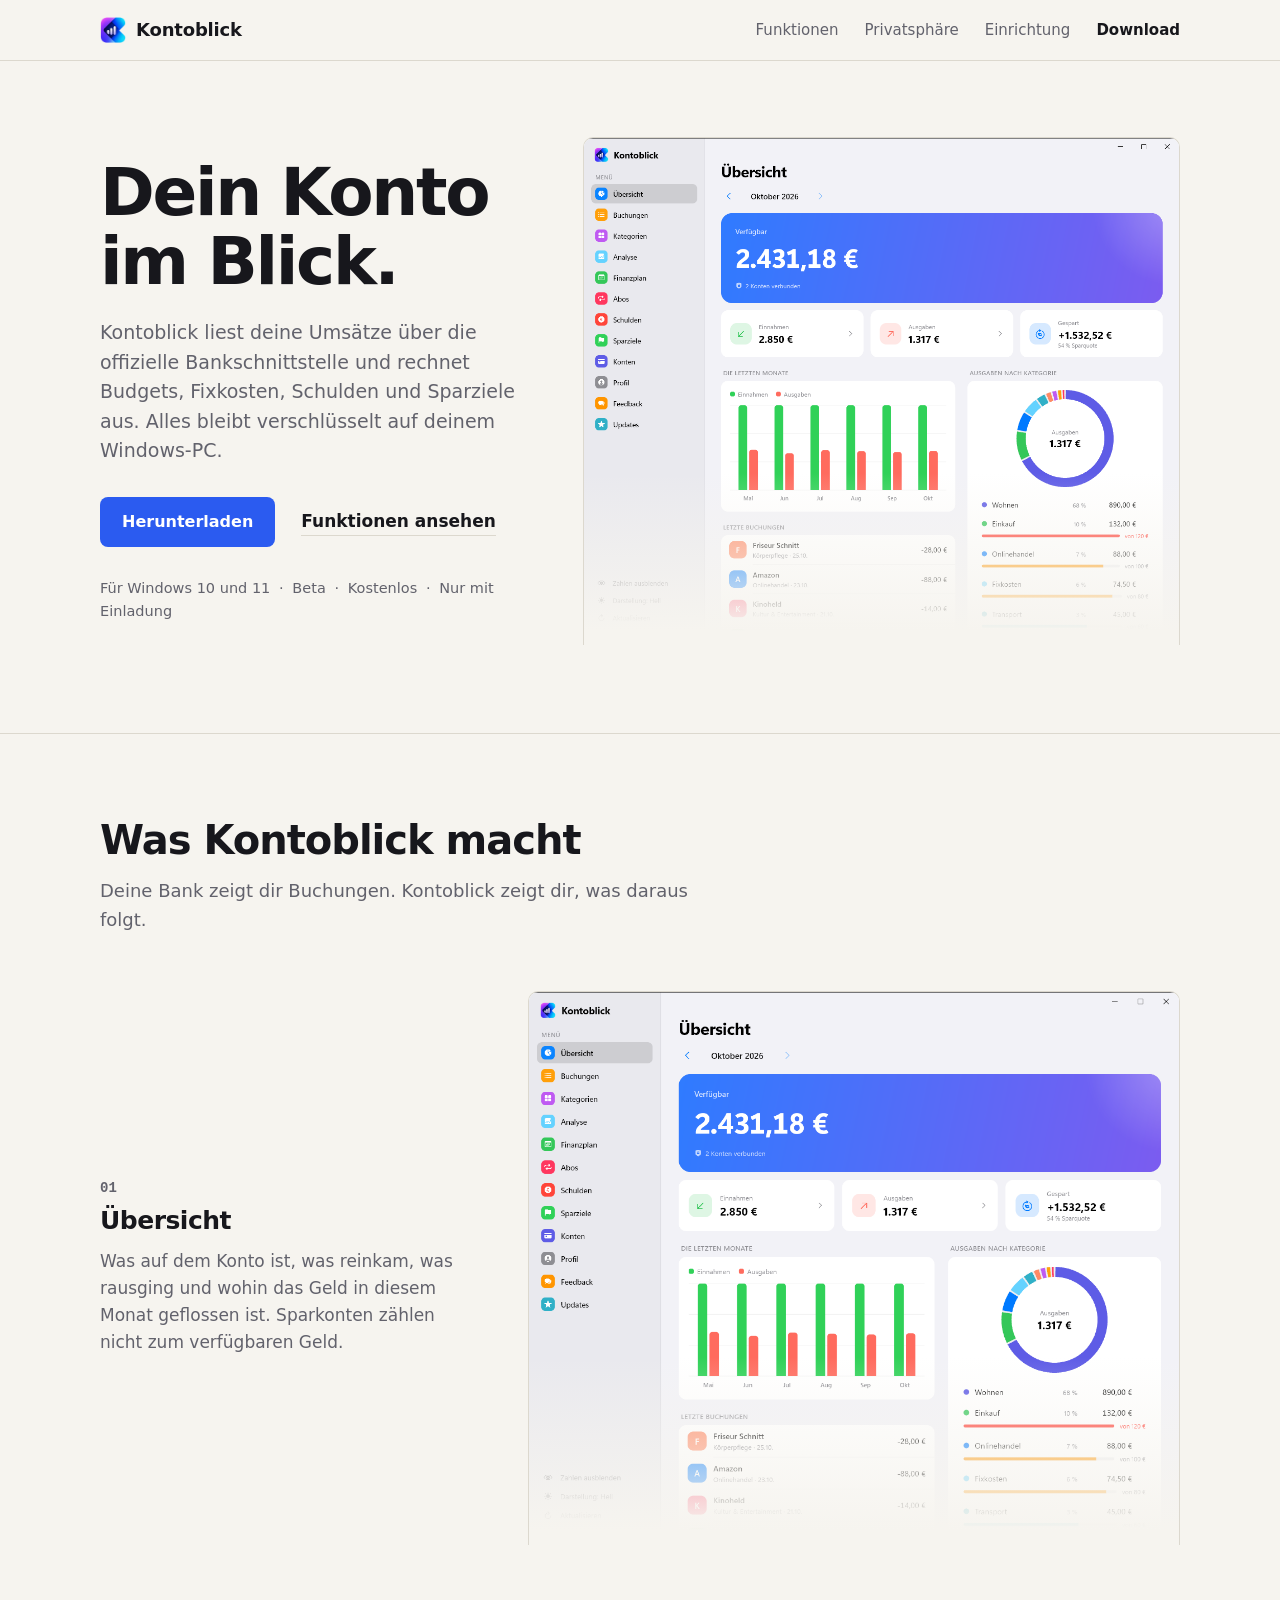
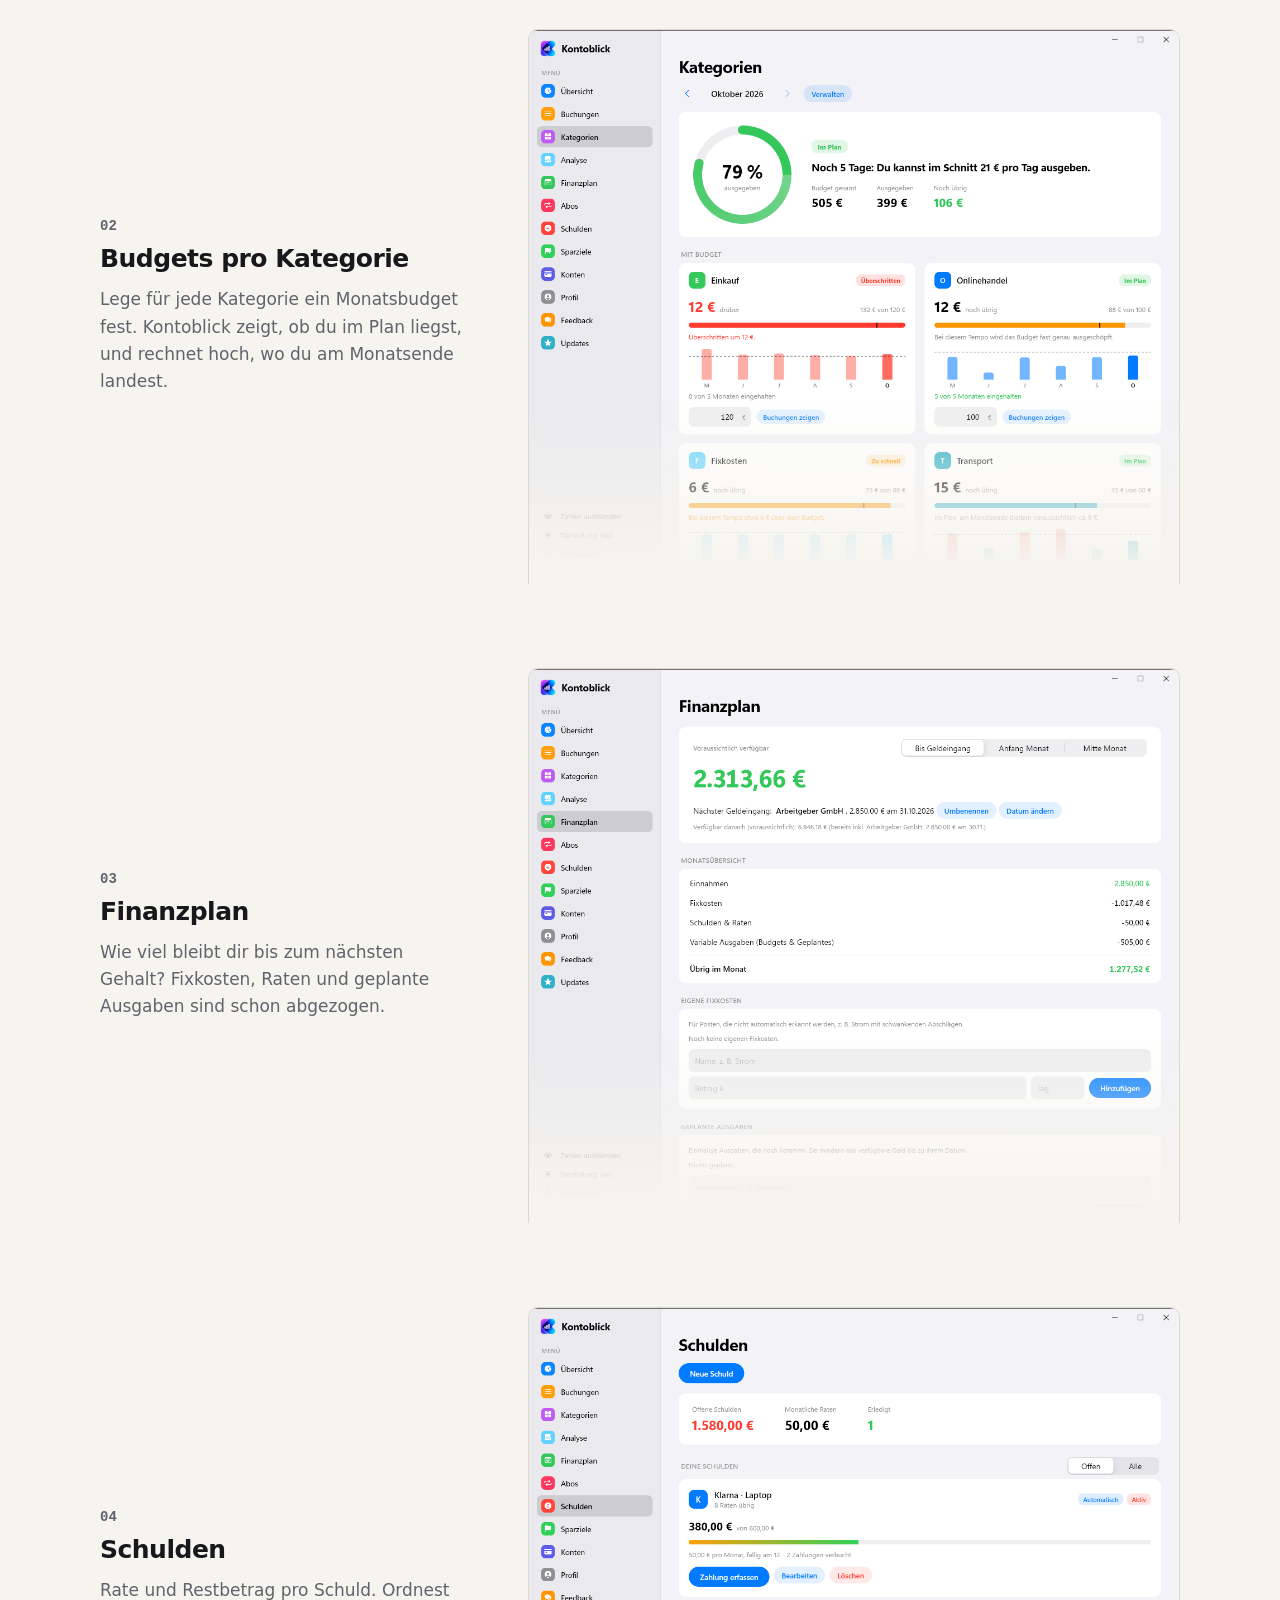
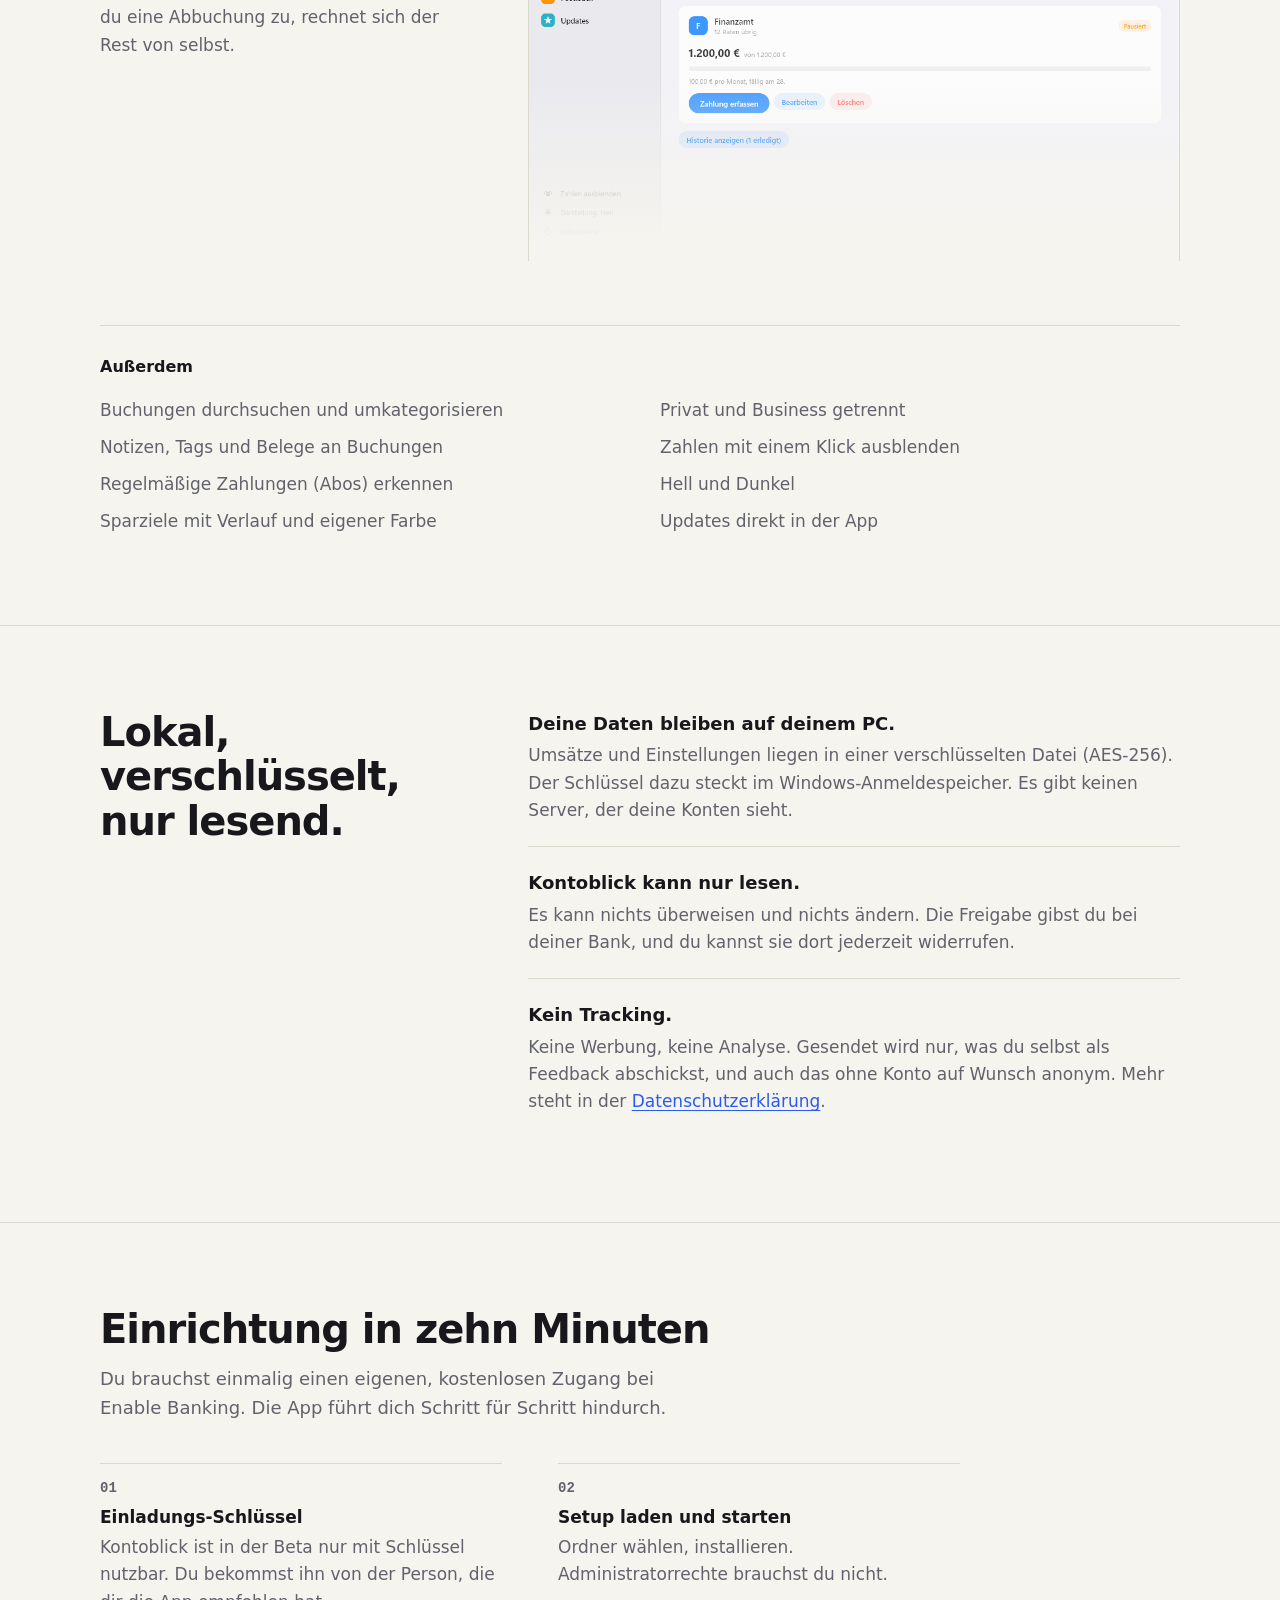
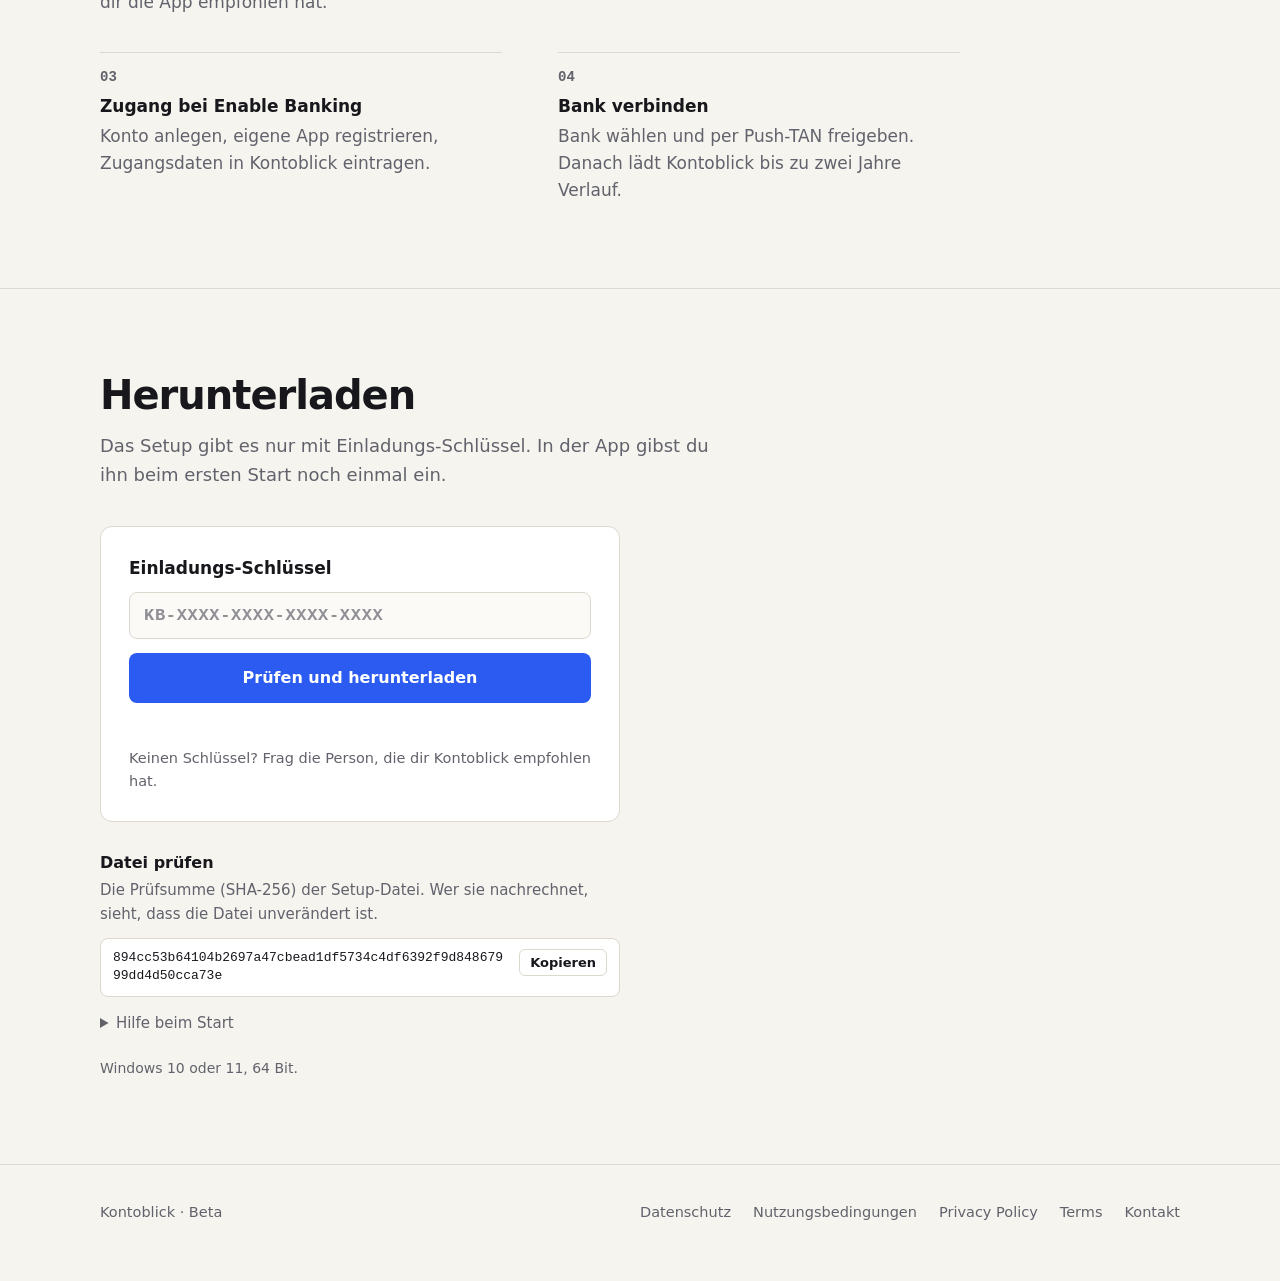
==== commit c8548c06: "New website design, themed screenshots, new slogan" ====
--- a/index.html
+++ b/index.html
@@ -1,315 +1,313 @@
-<!doctype html>
+﻿<!doctype html>
 <html lang="de">
 <head>
 <meta charset="utf-8">
 <meta name="viewport" content="width=device-width,initial-scale=1">
-<title>Kontoblick – Dein Geld im Blick</title>
-<meta name="description" content="Kontoblick zeigt Umsätze, Budgets, Sparziele und Schulden deiner Bankkonten. Privat, lokal verschlüsselt auf deinem Windows-PC. Beta, nur mit Einladung.">
+<title>Kontoblick – Dein Konto im Blick</title>
+<meta name="description" content="Kontoblick liest deine Umsätze über die offizielle Bankschnittstelle und rechnet Budgets, Fixkosten, Schulden und Sparziele aus. Verschlüsselt auf deinem Windows-PC. Beta, nur mit Einladung.">
 <link rel="canonical" href="https://kontoblick.laudymedia.de/">
 <meta property="og:type" content="website">
 <meta property="og:site_name" content="Kontoblick">
 <meta property="og:locale" content="de_DE">
 <meta property="og:url" content="https://kontoblick.laudymedia.de/">
-<meta property="og:title" content="Kontoblick – Dein Geld im Blick">
-<meta property="og:description" content="Umsätze, Budgets, Sparziele und Schulden an einem Ort. Privat, verschlüsselt und lokal auf deinem PC. Beta, nur mit Einladung.">
+<meta property="og:title" content="Kontoblick – Dein Konto im Blick">
+<meta property="og:description" content="Umsätze, Budgets, Fixkosten, Schulden und Sparziele. Verschlüsselt auf deinem PC. Beta, nur mit Einladung.">
 <meta property="og:image" content="https://kontoblick.laudymedia.de/img/og.png">
 <meta property="og:image:type" content="image/png">
 <meta property="og:image:width" content="1200">
 <meta property="og:image:height" content="630">
 <meta property="og:image:alt" content="Kontoblick: Übersicht mit verfügbarem Geld, Einnahmen, Ausgaben und Kategorien">
 <meta name="twitter:card" content="summary_large_image">
-<meta name="twitter:title" content="Kontoblick – Dein Geld im Blick">
-<meta name="twitter:description" content="Umsätze, Budgets, Sparziele und Schulden an einem Ort. Privat und lokal auf deinem PC.">
+<meta name="twitter:title" content="Kontoblick – Dein Konto im Blick">
+<meta name="twitter:description" content="Umsätze, Budgets, Fixkosten, Schulden und Sparziele. Verschlüsselt auf deinem PC.">
 <meta name="twitter:image" content="https://kontoblick.laudymedia.de/img/og.png">
-<meta name="theme-color" content="#7c5cff">
-<script>document.documentElement.classList.add('js')</script>
+<meta name="theme-color" content="#f6f4ef" media="(prefers-color-scheme: light)">
+<meta name="theme-color" content="#101013" media="(prefers-color-scheme: dark)">
+<meta name="color-scheme" content="light dark">
 <link rel="icon" href="img/favicon.png">
 <style>
 :root{
-  --bg:#05050a; --bg2:#0c0c14; --card:#13131c; --card2:#1a1a26; --line:rgba(255,255,255,.09);
-  --text:#f5f5f7; --muted:#9a9aa8; --blue:#0a84ff; --violet:#7c5cff; --green:#30d158; --red:#ff453a;
-  --grad:linear-gradient(135deg,#1b6dff 0%,#7c5cff 100%);
+  --bg:#f6f4ef; --surface:#ffffff; --ink:#17171c; --muted:#62626c; --rule:#dcd8ce;
+  --accent:#2b5bf0; --accent-ink:#ffffff; --link:#2b5bf0; --field:#fbfaf7;
+  --shadow:0 1px 2px rgba(20,20,30,.07),0 18px 40px -18px rgba(20,20,30,.28);
+  --font:"Segoe UI Variable Text","Segoe UI Variable Display","Segoe UI",system-ui,-apple-system,"Helvetica Neue",Arial,sans-serif;
+  --mono:ui-monospace,"Cascadia Mono",Consolas,"SF Mono",Menlo,monospace;
+}
+@media (prefers-color-scheme:dark){
+  :root{--bg:#101013;--surface:#18181c;--ink:#ececf0;--muted:#9a9aa6;--rule:#2a2a31;--accent:#4a74ff;--accent-ink:#ffffff;--link:#8aa6ff;--field:#121215;
+    --shadow:0 1px 2px rgba(0,0,0,.5),0 18px 40px -18px rgba(0,0,0,.7)}
 }
 *{box-sizing:border-box;margin:0;padding:0}
-html{scroll-behavior:smooth}
-body{background:var(--bg);color:var(--text);font:16px/1.55 "Segoe UI Variable Text","Segoe UI",system-ui,-apple-system,sans-serif;-webkit-font-smoothing:antialiased;overflow-x:hidden}
-a{color:inherit}
-img{display:block;max-width:100%}
-.wrap{width:min(1120px,100% - 40px);margin:0 auto}
-@media(prefers-reduced-motion:reduce){html{scroll-behavior:auto}*{animation:none!important;transition:none!important}}
-
-/* Navigation */
-nav{position:fixed;inset:0 0 auto 0;z-index:20;backdrop-filter:blur(18px);background:rgba(5,5,10,.7);border-bottom:1px solid var(--line)}
-nav .wrap{display:flex;align-items:center;height:62px;gap:28px}
-.brand{display:flex;align-items:center;gap:10px;font-weight:700;font-size:18px;letter-spacing:-.3px;text-decoration:none}
-.brand img{width:30px;height:30px}
-nav .links{display:flex;align-items:center;gap:26px;margin-left:auto;font-size:14.5px;color:var(--muted)}
-nav .links a{text-decoration:none;transition:color .2s}
-nav .links a:hover{color:var(--text)}
-nav .links a.btn,nav .links a.btn:hover{color:#fff;line-height:1.2}
-.btn{display:inline-flex;align-items:center;justify-content:center;gap:8px;border:0;cursor:pointer;font:inherit;font-weight:600;font-size:15px;color:#fff;background:var(--grad);padding:12px 24px;border-radius:999px;text-decoration:none;transition:transform .15s,box-shadow .25s,filter .2s;box-shadow:0 8px 28px rgba(80,90,255,.35)}
-.btn:hover{transform:translateY(-1px);filter:brightness(1.08);box-shadow:0 12px 34px rgba(80,90,255,.5)}
-.btn:active{transform:scale(.98)}
-.btn.ghost{background:rgba(255,255,255,.08);box-shadow:none}
-.btn.small{padding:8px 18px;font-size:14px}
-@media(max-width:720px){nav .links a:not(.btn){display:none}}
-
-/* Hero */
-.hero{position:relative;padding:150px 0 40px;text-align:center;overflow:hidden}
-.hero::before,.hero::after{content:"";position:absolute;border-radius:50%;filter:blur(110px);opacity:.55;z-index:0;animation:float 16s ease-in-out infinite}
-.hero::before{width:560px;height:560px;background:#1b4dff;left:-140px;top:-100px}
-.hero::after{width:520px;height:520px;background:#8a3dff;right:-120px;top:40px;animation-delay:-8s}
-@keyframes float{50%{transform:translate(50px,40px) scale(1.08)}}
-.hero .wrap{position:relative;z-index:1}
-.pill{display:inline-flex;gap:8px;align-items:center;font-size:13px;color:#c9c9ff;background:rgba(124,92,255,.14);border:1px solid rgba(124,92,255,.35);padding:6px 14px;border-radius:999px;margin-bottom:26px}
-.pill i{width:7px;height:7px;border-radius:50%;background:var(--green);box-shadow:0 0 10px var(--green)}
-h1{font-size:clamp(40px,7vw,76px);line-height:1.04;letter-spacing:-2.2px;font-weight:800}
-h1 span{background:var(--grad);-webkit-background-clip:text;background-clip:text;color:transparent}
-.lead{max-width:640px;margin:22px auto 34px;font-size:clamp(17px,2.2vw,20px);color:var(--muted)}
-.cta{display:flex;gap:12px;justify-content:center;flex-wrap:wrap}
-.shot-hero{margin:64px auto 0;max-width:980px}
-.window{border-radius:14px;overflow:hidden;border:1px solid var(--line);background:#000;box-shadow:0 40px 120px -20px rgba(70,80,255,.45),0 0 0 1px rgba(255,255,255,.04)}
-.window img{width:100%;height:auto}
-.hero .shot-hero{transform:perspective(1600px) rotateX(5deg);transform-origin:top;transition:transform 1s cubic-bezier(.2,.7,.2,1)}
-.hero .shot-hero.in{transform:perspective(1600px) rotateX(0)}
-
-/* Sektionen */
-section{padding:96px 0}
-.eyebrow{font-size:13px;font-weight:600;letter-spacing:.14em;text-transform:uppercase;color:var(--violet);margin-bottom:12px}
-h2{font-size:clamp(30px,4.6vw,48px);line-height:1.1;letter-spacing:-1.4px;font-weight:800}
-.sub{color:var(--muted);max-width:620px;margin-top:16px;font-size:17.5px}
-.center{text-align:center}.center .sub{margin-inline:auto}
-
-.feature{display:grid;grid-template-columns:1fr 1.25fr;gap:56px;align-items:center;margin-top:90px}
-.feature.flip{grid-template-columns:1.25fr 1fr}
-.feature.flip .text{order:2}
-.feature h3{font-size:clamp(24px,3vw,32px);letter-spacing:-.8px;line-height:1.15;margin-bottom:14px}
-.feature p{color:var(--muted);font-size:17px}
-.feature ul{list-style:none;margin-top:18px;display:grid;gap:10px}
-.feature li{display:flex;gap:10px;color:#cfcfda;font-size:15.5px}
-.feature li::before{content:"";flex:none;width:18px;height:18px;margin-top:3px;border-radius:50%;background:var(--grad) center/10px no-repeat;
-  -webkit-mask:none}
-.feature li::after{content:"";position:absolute}
-@media(max-width:860px){.feature,.feature.flip{grid-template-columns:1fr;gap:28px;margin-top:64px}.feature.flip .text{order:0}}
-
-.grid3{display:grid;grid-template-columns:repeat(3,1fr);gap:18px;margin-top:52px}
-.card{background:linear-gradient(180deg,var(--card2),var(--card));border:1px solid var(--line);border-radius:20px;padding:28px;transition:transform .3s,border-color .3s}
-.card:hover{transform:translateY(-4px);border-color:rgba(124,92,255,.5)}
-.card .ico{width:46px;height:46px;border-radius:13px;background:var(--grad);display:grid;place-items:center;margin-bottom:18px;font-size:22px}
-.card h4{font-size:19px;letter-spacing:-.3px;margin-bottom:8px}
-.card p{color:var(--muted);font-size:15.5px}
-@media(max-width:860px){.grid3{grid-template-columns:1fr}}
-
-.privacy{background:radial-gradient(900px 400px at 50% 0,rgba(124,92,255,.14),transparent),var(--bg2);border-block:1px solid var(--line)}
-
-.steps{display:grid;grid-template-columns:repeat(4,1fr);gap:18px;margin-top:52px;counter-reset:s}
-.step{position:relative;background:var(--card);border:1px solid var(--line);border-radius:20px;padding:26px 24px}
-.step::before{counter-increment:s;content:counter(s);display:grid;place-items:center;width:34px;height:34px;border-radius:50%;background:var(--grad);font-weight:700;margin-bottom:16px}
-.step h4{font-size:17.5px;margin-bottom:6px}
-.step p{color:var(--muted);font-size:15px}
-@media(max-width:960px){.steps{grid-template-columns:1fr 1fr}}
-@media(max-width:560px){.steps{grid-template-columns:1fr}}
+html{scroll-behavior:smooth;scroll-padding-top:72px}
+body{background:var(--bg);color:var(--ink);font:17px/1.6 var(--font);-webkit-font-smoothing:antialiased;text-rendering:optimizeLegibility}
+a{color:var(--link);text-underline-offset:3px}
+img{display:block;max-width:100%;height:auto}
+:focus-visible{outline:2px solid var(--accent);outline-offset:3px;border-radius:4px}
+.wrap{width:min(1080px,100% - 48px);margin:0 auto}
+@media(prefers-reduced-motion:reduce){html{scroll-behavior:auto}*{transition:none!important}}
+
+/* Kopfzeile */
+header.top{position:sticky;top:0;z-index:10;background:var(--bg);border-bottom:1px solid var(--rule)}
+header.top .wrap{display:flex;align-items:center;height:60px;gap:32px}
+.brand{display:flex;align-items:center;gap:10px;color:var(--ink);text-decoration:none;font-weight:650;font-size:18px;letter-spacing:-.01em}
+.brand img{width:26px;height:26px}
+header.top nav{margin-left:auto;display:flex;gap:26px;font-size:15px}
+header.top nav a{color:var(--muted);text-decoration:none}
+header.top nav a:hover{color:var(--ink)}
+@media(max-width:640px){header.top nav a:not(.cta-link){display:none}}
+.cta-link{color:var(--ink)!important;font-weight:600}
+
+/* Knöpfe */
+.btn{display:inline-block;border:0;cursor:pointer;font:inherit;font-weight:600;font-size:16px;color:var(--accent-ink);background:var(--accent);padding:12px 22px;border-radius:8px;text-decoration:none;transition:filter .15s}
+.btn:hover{filter:brightness(1.1)}
+.btn[aria-busy=true]{opacity:.6;pointer-events:none}
+.textlink{font-weight:600;color:var(--ink);text-decoration:none;border-bottom:1px solid var(--rule)}
+.textlink:hover{border-color:var(--ink)}
+
+/* Start */
+.hero{padding:76px 0 88px}
+.hero .wrap{display:grid;grid-template-columns:minmax(0,5fr) minmax(0,7fr);gap:56px;align-items:center}
+h1{font-size:clamp(40px,5.4vw,66px);line-height:1.04;letter-spacing:-.035em;font-weight:680}
+.lead{margin-top:22px;max-width:30em;color:var(--muted);font-size:19px;line-height:1.55}
+.actions{margin-top:32px;display:flex;gap:26px;align-items:center;flex-wrap:wrap}
+.facts{margin-top:30px;color:var(--muted);font-size:14.5px}
+.facts span+span::before{content:"·";margin:0 .6em}
+/* App-Bilder laufen unten in die Seitenfarbe aus, statt mitten in einer Karte abzubrechen */
+.shot{position:relative;border:1px solid var(--rule);border-bottom:0;border-radius:10px 10px 0 0;overflow:hidden;background:var(--surface)}
+.shot::after{content:"";position:absolute;left:0;right:0;bottom:0;height:34%;background:linear-gradient(to bottom,transparent,var(--bg) 92%);pointer-events:none}
+@media(max-width:900px){.hero{padding:44px 0 56px}.hero .wrap{grid-template-columns:1fr;gap:40px}}
+
+/* Abschnitte */
+section{padding:84px 0;border-top:1px solid var(--rule)}
+h2{font-size:clamp(28px,3.4vw,40px);line-height:1.12;letter-spacing:-.025em;font-weight:660}
+.intro{margin-top:14px;max-width:34em;color:var(--muted);font-size:18px}
+
+.rows{margin-top:56px;display:grid;gap:84px}
+.row{display:grid;grid-template-columns:minmax(0,4fr) minmax(0,7fr);gap:56px;align-items:center}
+.row .no{font:600 14px var(--mono);color:var(--muted);margin-bottom:10px}
+.row h3{font-size:25px;line-height:1.2;letter-spacing:-.02em;font-weight:650;margin-bottom:12px}
+.row p{color:var(--muted)}
+@media(max-width:900px){.row{grid-template-columns:1fr;gap:24px}.rows{gap:60px}}
+
+.also{margin-top:64px;padding-top:28px;border-top:1px solid var(--rule)}
+.also h3{font-size:16px;font-weight:650;margin-bottom:12px}
+.also ul{list-style:none;columns:2;column-gap:40px;color:var(--muted)}
+.also li{padding:5px 0;break-inside:avoid}
+@media(max-width:640px){.also ul{columns:1}}
+
+.split{display:grid;grid-template-columns:minmax(0,4fr) minmax(0,7fr);gap:56px}
+.points{display:grid}
+.points div{padding:22px 0;border-top:1px solid var(--rule)}
+.points div:first-child{border-top:0;padding-top:0}
+.points b{display:block;font-size:18px;font-weight:650;margin-bottom:4px}
+.points p{color:var(--muted)}
+@media(max-width:900px){.split{grid-template-columns:1fr;gap:28px}}
+
+ol.steps{margin-top:40px;list-style:none;counter-reset:s;display:grid;grid-template-columns:repeat(2,minmax(0,1fr));gap:36px 56px;max-width:860px}
+ol.steps li{counter-increment:s;padding-top:16px;border-top:1px solid var(--rule)}
+ol.steps li::before{content:counter(s,decimal-leading-zero);display:block;font:600 14px var(--mono);color:var(--muted);margin-bottom:8px}
+ol.steps b{display:block;font-weight:650;margin-bottom:3px}
+ol.steps span{color:var(--muted)}
+@media(max-width:640px){ol.steps{grid-template-columns:1fr}}
 
 /* Download */
-.dl{position:relative;margin:52px auto 0;max-width:640px;background:linear-gradient(180deg,#1a1a2c,#101019);border:1px solid rgba(124,92,255,.4);border-radius:26px;padding:40px;text-align:center;box-shadow:0 30px 90px -30px rgba(90,80,255,.5)}
-.dl .lock{width:62px;height:62px;border-radius:18px;background:var(--grad);display:grid;place-items:center;margin:0 auto 20px;font-size:28px;transition:transform .5s}
-.dl.open .lock{transform:rotate(-12deg) scale(1.08)}
-.dl h3{font-size:25px;letter-spacing:-.5px}
-.dl p{color:var(--muted);margin:8px 0 22px;font-size:15.5px}
-.code{width:100%;padding:16px 18px;border-radius:14px;border:1.5px solid var(--line);background:#07070c;color:var(--text);font:600 19px/1 Consolas,"SF Mono",monospace;letter-spacing:2px;text-align:center;text-transform:uppercase;outline:none;transition:border-color .2s,box-shadow .2s}
-.code:focus{border-color:var(--violet);box-shadow:0 0 0 4px rgba(124,92,255,.2)}
-.dl .btn{width:100%;margin-top:14px;padding:15px}
-.msg{min-height:22px;margin-top:14px;font-size:14.5px}
-.msg.err{color:var(--red)}.msg.ok{color:var(--green)}
-.shake{animation:shake .4s}
-@keyframes shake{20%,60%{transform:translateX(-7px)}40%,80%{transform:translateX(7px)}}
+.dl{margin-top:36px;max-width:520px;background:var(--surface);border:1px solid var(--rule);border-radius:12px;padding:28px}
+.dl label{display:block;font-weight:650;margin-bottom:10px}
+.code{width:100%;padding:13px 14px;border-radius:8px;border:1px solid var(--rule);background:var(--field);color:var(--ink);font:600 17px/1 var(--mono);letter-spacing:.08em;text-transform:uppercase;outline:none}
+.code:focus{border-color:var(--accent);box-shadow:0 0 0 3px color-mix(in srgb,var(--accent) 22%,transparent)}
+.code::placeholder{color:var(--muted);opacity:.7;letter-spacing:.04em}
+.dl .btn{margin-top:14px;width:100%}
+.help{margin-top:10px;color:var(--muted);font-size:14.5px}
+.msg{min-height:22px;margin-top:12px;font-size:15px}
+.msg.err{color:#c4291c}
+@media(prefers-color-scheme:dark){.msg.err{color:#ff7b70}}
+.shake{animation:shake .35s}
+@keyframes shake{25%,75%{transform:translateX(-5px)}50%{transform:translateX(5px)}}
 .dl .ready{display:none}
-.dl.open .ready{display:block;animation:pop .5s cubic-bezier(.2,.9,.3,1.2)}
+.dl.open .ready{display:block}
 .dl.open .ask{display:none}
-@keyframes pop{from{opacity:0;transform:scale(.94)}}
-.small{font-size:13.5px;color:var(--muted)}
-.verify{max-width:640px;margin:26px auto 0;text-align:left;background:var(--card);border:1px solid var(--line);border-radius:18px;padding:22px 24px}
-.verify h4{font-size:16px;margin-bottom:4px}
-.verify p{color:var(--muted);font-size:14.5px}
-.verify .hash{display:flex;gap:10px;align-items:center;margin:14px 0 4px;background:#07070c;border:1px solid var(--line);border-radius:12px;padding:10px 12px}
-.verify code{flex:1;min-width:0;font:13px/1.4 Consolas,"SF Mono",monospace;color:#d8d8e8;word-break:break-all}
-.verify button{flex:none;border:0;border-radius:8px;background:rgba(255,255,255,.1);color:var(--text);font:600 13px inherit;padding:7px 12px;cursor:pointer}
-.verify button:hover{background:rgba(255,255,255,.18)}
-.verify .vt{margin-top:10px}.verify .vt a{color:#9fb4ff}
-.verify details{margin-top:14px;border-top:1px solid var(--line);padding-top:12px}
-.verify summary{cursor:pointer;color:var(--muted);font-size:14px}
+.dl .ready h3{font-size:19px;font-weight:650;margin-bottom:4px}
+.dl .ready p{color:var(--muted);margin-bottom:14px;font-size:15.5px}
+.bar{height:6px;border-radius:3px;background:var(--rule);overflow:hidden;margin:0 0 16px}
+.bar i{display:block;height:100%;width:0;background:var(--accent);transition:width .15s}
+.small{font-size:14px;color:var(--muted)}
+
+.verify{margin-top:28px;max-width:520px}
+.verify h3{font-size:16px;font-weight:650}
+.verify p{color:var(--muted);font-size:15px;margin-top:2px}
+.hash{margin-top:12px;display:flex;gap:10px;align-items:flex-start;border:1px solid var(--rule);border-radius:8px;padding:10px 12px;background:var(--surface)}
+.hash code{flex:1;min-width:0;font:13px/1.45 var(--mono);word-break:break-all}
+.hash button{flex:none;border:1px solid var(--rule);border-radius:6px;background:transparent;color:var(--ink);font:600 13px var(--font);padding:5px 10px;cursor:pointer}
+.hash button:hover{background:var(--field)}
+.verify details{margin-top:14px;color:var(--muted);font-size:15px}
+.verify summary{cursor:pointer}
 .verify details p{margin-top:8px}
-.note{margin-top:26px;padding:16px 18px;border-radius:14px;background:rgba(255,159,10,.08);border:1px solid rgba(255,159,10,.25);color:#e9c98f;font-size:14.5px;text-align:left}
-.note b{color:#ffd58a}
-
-footer{padding:44px 0 60px;border-top:1px solid var(--line);color:var(--muted);font-size:14px}
-footer .wrap{display:flex;flex-wrap:wrap;gap:14px 30px;align-items:center}
-footer .links{display:flex;gap:22px;flex-wrap:wrap;margin-left:auto}
-footer a{text-decoration:none}footer a:hover{color:var(--text)}
-
-/* Einblenden beim Scrollen */
-.js .rv{opacity:0;transform:translateY(26px);transition:opacity .8s,transform .8s cubic-bezier(.2,.7,.2,1)}
-.js .rv.in{opacity:1;transform:none}
-.d1{transition-delay:.1s}.d2{transition-delay:.2s}.d3{transition-delay:.3s}
+
+footer{padding:36px 0 56px;border-top:1px solid var(--rule);color:var(--muted);font-size:14.5px}
+footer .wrap{display:flex;flex-wrap:wrap;gap:12px 28px}
+footer .links{margin-left:auto;display:flex;gap:22px;flex-wrap:wrap}
+footer a{color:var(--muted);text-decoration:none}footer a:hover{color:var(--ink)}
 </style>
 </head>
 <body>
 
-<nav>
-  <div class="wrap">
-    <a class="brand" href="#top"><img src="img/logo.png" alt="" width="30" height="30">Kontoblick</a>
-    <div class="links">
+<header class="top">
+  <div class="wrap">
+    <a class="brand" href="#top"><img src="img/logo.png" alt="" width="26" height="26">Kontoblick</a>
+    <nav>
       <a href="#funktionen">Funktionen</a>
       <a href="#privat">Privatsphäre</a>
-      <a href="#start">Erste Schritte</a>
-      <a class="btn small" href="#download">Herunterladen</a>
-    </div>
-  </div>
-</nav>
-
-<header class="hero" id="top">
-  <div class="wrap">
-    <div class="pill rv"><i></i>Beta · nur mit Einladung · für Windows</div>
-    <h1 class="rv d1">Dein Geld<br>im <span>Blick.</span></h1>
-    <p class="lead rv d2">Umsätze, Budgets, Sparziele und Schulden deiner Bankkonten an einem Ort. Direkt auf deinem PC, verschlüsselt, ohne Konto und ohne Tracking.</p>
-    <div class="cta rv d3">
-      <a class="btn" href="#download">Kontoblick herunterladen</a>
-      <a class="btn ghost" href="#funktionen">Was kann es?</a>
-    </div>
-    <div class="shot-hero" id="heroShot">
-      <div class="window"><img src="img/overview.png" alt="Kontoblick Übersicht mit verfügbarem Geld, Einnahmen, Ausgaben und Kategorien" width="1180" height="800"></div>
-    </div>
+      <a href="#start">Einrichtung</a>
+      <a class="cta-link" href="#download">Download</a>
+    </nav>
   </div>
 </header>
 
+<main id="top">
+<div class="hero">
+  <div class="wrap">
+    <div>
+      <h1>Dein Konto im Blick.</h1>
+      <p class="lead">Kontoblick liest deine Umsätze über die offizielle Bankschnittstelle und rechnet Budgets, Fixkosten, Schulden und Sparziele aus. Alles bleibt verschlüsselt auf deinem Windows-PC.</p>
+      <div class="actions">
+        <a class="btn" href="#download">Herunterladen</a>
+        <a class="textlink" href="#funktionen">Funktionen ansehen</a>
+      </div>
+      <p class="facts"><span>Für Windows 10 und 11</span><span>Beta</span><span>Kostenlos</span><span>Nur mit Einladung</span></p>
+    </div>
+    <div class="shot">
+      <picture><source media="(prefers-color-scheme: dark)" srcset="img/overview-dark.png"><img src="img/overview-light.png" alt="Kontoblick, Übersicht: verfügbares Geld, Einnahmen, Ausgaben und Ausgaben nach Kategorie" width="1164" height="992"></picture>
+    </div>
+  </div>
+</div>
+
 <section id="funktionen">
   <div class="wrap">
-    <div class="center">
-      <div class="eyebrow rv">Funktionen</div>
-      <h2 class="rv d1">Alles, was dein Konto<br>dir nicht zeigt.</h2>
-      <p class="sub rv d2">Kontoblick liest deine Umsätze über die offizielle Bankschnittstelle und macht daraus eine klare Übersicht.</p>
-    </div>
-
-    <div class="feature rv">
-      <div class="text">
-        <h3>Sofort sehen, was übrig ist</h3>
-        <p>Verfügbares Geld, Einnahmen, Ausgaben und Sparquote auf einen Blick. Sparkonten zählen nicht zum verfügbaren Geld.</p>
-        <ul><li>Monatsvergleich der letzten Monate</li><li>Ausgaben nach Kategorie als Ring, anklickbar</li><li>Start in Sekunden, Daten sind lokal gespeichert</li></ul>
-      </div>
-      <div class="window"><img loading="lazy" src="img/overview.png" alt="Übersicht" width="1180" height="800"></div>
-    </div>
-
-    <div class="feature flip rv">
-      <div class="text">
-        <h3>Kategorien mit Budget</h3>
-        <p>Jede Kategorie zeigt, wie viel du ausgegeben hast und ob du im Plan bist. Mit Tempo-Marke und Prognose bis Monatsende.</p>
-        <ul><li>„Du kannst noch 21 € pro Tag ausgeben“</li><li>Mini-Verlauf der letzten Monate je Kategorie</li><li>Vorschläge für Budgets aus deinen Daten</li></ul>
-      </div>
-      <div class="window"><img loading="lazy" src="img/categories.png" alt="Kategorien und Budgets" width="1180" height="800"></div>
-    </div>
-
-    <div class="feature rv">
-      <div class="text">
-        <h3>Buchungen, die du ordnen kannst</h3>
-        <p>Suchen, filtern, umkategorisieren, Notizen und Belege anhängen. Eigene Regeln sortieren künftige Buchungen automatisch.</p>
-        <ul><li>Mehrere Kategorien gleichzeitig filtern</li><li>Eigene Zahlungen erfassen</li><li>Interne Umbuchungen erkennt Kontoblick selbst</li></ul>
-      </div>
-      <div class="window"><img loading="lazy" src="img/bookings.png" alt="Buchungen" width="1180" height="800"></div>
-    </div>
-
-    <div class="feature flip rv">
-      <div class="text">
-        <h3>Finanzplan bis zum nächsten Geldeingang</h3>
-        <p>Kontoblick rechnet Fixkosten, Raten und geplante Ausgaben mit ein und zeigt, was dir wirklich bleibt.</p>
-        <ul><li>Wiederkehrende Zahlungen werden erkannt</li><li>Eigene Fixkosten und geplante Ausgaben</li><li>Prognose bis Geldeingang, Monatsanfang oder Monatsmitte</li></ul>
-      </div>
-      <div class="window"><img loading="lazy" src="img/plan.png" alt="Finanzplan" width="1180" height="800"></div>
-    </div>
-
-    <div class="feature rv">
-      <div class="text">
-        <h3>Schulden im Griff</h3>
-        <p>Raten, Restbetrag und Fortschritt rechnen sich automatisch, sobald du eine Abbuchung zuordnest.</p>
-        <ul><li>Raten automatisch verbuchen</li><li>Fortschrittsbalken und Restlaufzeit</li><li>Sparziele mit Verlauf und eigener Farbe</li></ul>
-      </div>
-      <div class="window"><img loading="lazy" src="img/debts.png" alt="Schulden" width="1180" height="800"></div>
+    <h2>Was Kontoblick macht</h2>
+    <p class="intro">Deine Bank zeigt dir Buchungen. Kontoblick zeigt dir, was daraus folgt.</p>
+
+    <div class="rows">
+      <div class="row">
+        <div>
+          <div class="no">01</div>
+          <h3>Übersicht</h3>
+          <p>Was auf dem Konto ist, was reinkam, was rausging und wohin das Geld in diesem Monat geflossen ist. Sparkonten zählen nicht zum verfügbaren Geld.</p>
+        </div>
+        <div class="shot"><picture><source media="(prefers-color-scheme: dark)" srcset="img/overview-dark.png"><img loading="lazy" src="img/overview-light.png" alt="Übersicht" width="1164" height="992"></picture></div>
+      </div>
+
+      <div class="row">
+        <div>
+          <div class="no">02</div>
+          <h3>Budgets pro Kategorie</h3>
+          <p>Lege für jede Kategorie ein Monatsbudget fest. Kontoblick zeigt, ob du im Plan liegst, und rechnet hoch, wo du am Monatsende landest.</p>
+        </div>
+        <div class="shot"><picture><source media="(prefers-color-scheme: dark)" srcset="img/categories-dark.png"><img loading="lazy" src="img/categories-light.png" alt="Kategorien mit Budgets, Tempo und Prognose" width="1164" height="992"></picture></div>
+      </div>
+
+      <div class="row">
+        <div>
+          <div class="no">03</div>
+          <h3>Finanzplan</h3>
+          <p>Wie viel bleibt dir bis zum nächsten Gehalt? Fixkosten, Raten und geplante Ausgaben sind schon abgezogen.</p>
+        </div>
+        <div class="shot"><picture><source media="(prefers-color-scheme: dark)" srcset="img/plan-dark.png"><img loading="lazy" src="img/plan-light.png" alt="Finanzplan bis zum nächsten Geldeingang" width="1164" height="992"></picture></div>
+      </div>
+
+      <div class="row">
+        <div>
+          <div class="no">04</div>
+          <h3>Schulden</h3>
+          <p>Rate und Restbetrag pro Schuld. Ordnest du eine Abbuchung zu, rechnet sich der Rest von selbst.</p>
+        </div>
+        <div class="shot"><picture><source media="(prefers-color-scheme: dark)" srcset="img/debts-dark.png"><img loading="lazy" src="img/debts-light.png" alt="Schulden mit Raten und Fortschritt" width="1164" height="992"></picture></div>
+      </div>
+    </div>
+
+    <div class="also">
+      <h3>Außerdem</h3>
+      <ul>
+        <li>Buchungen durchsuchen und umkategorisieren</li>
+        <li>Notizen, Tags und Belege an Buchungen</li>
+        <li>Regelmäßige Zahlungen (Abos) erkennen</li>
+        <li>Sparziele mit Verlauf und eigener Farbe</li>
+        <li>Privat und Business getrennt</li>
+        <li>Zahlen mit einem Klick ausblenden</li>
+        <li>Hell und Dunkel</li>
+        <li>Updates direkt in der App</li>
+      </ul>
     </div>
   </div>
 </section>
 
-<section class="privacy" id="privat">
-  <div class="wrap">
-    <div class="center">
-      <div class="eyebrow rv">Privatsphäre</div>
-      <h2 class="rv d1">Deine Daten bleiben bei dir.</h2>
-      <p class="sub rv d2">Kontoblick hat keinen Server, der deine Konten sieht. Alles passiert auf deinem Computer.</p>
-    </div>
-    <div class="grid3">
-      <div class="card rv"><div class="ico">🔒</div><h4>Verschlüsselt gespeichert</h4><p>Umsätze und Einstellungen liegen in einer verschlüsselten Datei (AES-256). Der Schlüssel steckt im Windows-Anmeldespeicher.</p></div>
-      <div class="card rv d1"><div class="ico">👁</div><h4>Nur lesender Zugriff</h4><p>Kontoblick kann nichts überweisen und nichts ändern. Die Freigabe gibst du bei deiner Bank, du kannst sie jederzeit widerrufen.</p></div>
-      <div class="card rv d2"><div class="ico">🚫</div><h4>Kein Tracking</h4><p>Keine Werbung, keine Analyse, keine Auswertung. Die IBAN wird in der App nur gekürzt gezeigt, und Zahlen lassen sich mit einem Klick ausblenden.</p></div>
+<section id="privat">
+  <div class="wrap split">
+    <div>
+      <h2>Lokal, verschlüsselt, nur lesend.</h2>
+    </div>
+    <div class="points">
+      <div><b>Deine Daten bleiben auf deinem PC.</b><p>Umsätze und Einstellungen liegen in einer verschlüsselten Datei (AES-256). Der Schlüssel dazu steckt im Windows-Anmeldespeicher. Es gibt keinen Server, der deine Konten sieht.</p></div>
+      <div><b>Kontoblick kann nur lesen.</b><p>Es kann nichts überweisen und nichts ändern. Die Freigabe gibst du bei deiner Bank, und du kannst sie dort jederzeit widerrufen.</p></div>
+      <div><b>Kein Tracking.</b><p>Keine Werbung, keine Analyse. Gesendet wird nur, was du selbst als Feedback abschickst, und auch das ohne Konto auf Wunsch anonym. Mehr steht in der <a href="datenschutz.html">Datenschutzerklärung</a>.</p></div>
     </div>
   </div>
 </section>
 
 <section id="start">
   <div class="wrap">
-    <div class="center">
-      <div class="eyebrow rv">Erste Schritte</div>
-      <h2 class="rv d1">In zehn Minuten startklar.</h2>
-      <p class="sub rv d2">Einmal einrichten, danach läuft alles von selbst.</p>
-    </div>
-    <div class="steps">
-      <div class="step rv"><h4>Schlüssel bekommen</h4><p>Kontoblick ist in der Beta nur mit Einladungs-Schlüssel nutzbar.</p></div>
-      <div class="step rv d1"><h4>Herunterladen & installieren</h4><p>Setup starten, Ordner wählen, fertig. Keine Administratorrechte nötig.</p></div>
-      <div class="step rv d2"><h4>Kostenlosen Zugang einrichten</h4><p>Die App führt dich Schritt für Schritt durch die Anmeldung bei Enable Banking (für Privatpersonen kostenlos).</p></div>
-      <div class="step rv d3"><h4>Bank verbinden</h4><p>Bank wählen, per Push-TAN freigeben, und Kontoblick holt bis zu zwei Jahre Verlauf.</p></div>
-    </div>
+    <h2>Einrichtung in zehn Minuten</h2>
+    <p class="intro">Du brauchst einmalig einen eigenen, kostenlosen Zugang bei Enable Banking. Die App führt dich Schritt für Schritt hindurch.</p>
+    <ol class="steps">
+      <li><b>Einladungs-Schlüssel</b><span>Kontoblick ist in der Beta nur mit Schlüssel nutzbar. Du bekommst ihn von der Person, die dir die App empfohlen hat.</span></li>
+      <li><b>Setup laden und starten</b><span>Ordner wählen, installieren. Administratorrechte brauchst du nicht.</span></li>
+      <li><b>Zugang bei Enable Banking</b><span>Konto anlegen, eigene App registrieren, Zugangsdaten in Kontoblick eintragen.</span></li>
+      <li><b>Bank verbinden</b><span>Bank wählen und per Push-TAN freigeben. Danach lädt Kontoblick bis zu zwei Jahre Verlauf.</span></li>
+    </ol>
   </div>
 </section>
 
-<section id="download" style="padding-top:20px">
-  <div class="wrap center">
-    <div class="eyebrow rv">Download</div>
-    <h2 class="rv d1">Mit Schlüssel herunterladen.</h2>
-    <p class="sub rv d2">Den Download schaltet dein persönlicher Einladungs-Schlüssel frei. In der App gibst du ihn beim ersten Start noch einmal ein.</p>
-
-    <div class="dl rv d2" id="dl">
-      <div class="lock" id="lock">🔐</div>
+<section id="download">
+  <div class="wrap">
+    <h2>Herunterladen</h2>
+    <p class="intro">Das Setup gibt es nur mit Einladungs-Schlüssel. In der App gibst du ihn beim ersten Start noch einmal ein.</p>
+
+    <div class="dl" id="dl">
       <div class="ask">
-        <h3>Einladungs-Schlüssel eingeben</h3>
-        <p>Du hast keinen? Frag die Person, die dir Kontoblick empfohlen hat.</p>
         <form id="form" autocomplete="off">
-          <input class="code" id="code" placeholder="KB-XXXX-XXXX-XXXX-XXXX" maxlength="40" spellcheck="false" aria-label="Einladungs-Schlüssel">
+          <label for="code">Einladungs-Schlüssel</label>
+          <input class="code" id="code" placeholder="KB-XXXX-XXXX-XXXX-XXXX" maxlength="40" spellcheck="false">
           <button class="btn" id="go" type="submit">Prüfen und herunterladen</button>
         </form>
         <div class="msg" id="msg" role="status"></div>
+        <p class="help">Keinen Schlüssel? Frag die Person, die dir Kontoblick empfohlen hat.</p>
       </div>
       <div class="ready">
-        <h3>Schlüssel gültig ✓</h3>
-        <p>Der Download startet gleich. Falls nicht, klick auf den Knopf.</p>
+        <h3>Der Schlüssel ist gültig.</h3>
+        <p id="dlText">Der Download startet gleich. Falls nicht, klick auf den Knopf.</p>
+        <div class="bar" id="bar" hidden><i id="barFill"></i></div>
         <a class="btn" id="file" href="#">Setup herunterladen</a>
-        <p class="small" style="margin-top:14px" id="fileInfo"></p>
-      </div>
-    </div>
-
-    <div class="verify rv" id="verify" hidden>
-      <h4>Datei prüfen</h4>
-      <p>Die Prüfsumme (SHA-256) der Setup-Datei. Wer sie selbst nachrechnet, sieht, dass die Datei unverändert ist.</p>
+        <p class="small" style="margin-top:12px" id="fileInfo"></p>
+      </div>
+    </div>
+
+    <div class="verify" id="verify" hidden>
+      <h3>Datei prüfen</h3>
+      <p>Die Prüfsumme (SHA-256) der Setup-Datei. Wer sie nachrechnet, sieht, dass die Datei unverändert ist.</p>
       <div class="hash"><code id="hash"></code><button type="button" id="copyHash">Kopieren</button></div>
-      <p class="vt" id="vtRow" hidden><a id="vtLink" href="#" target="_blank" rel="noopener">Bei VirusTotal prüfen</a> · Ergebnis von rund 70 Prüfdiensten</p>
+      <p class="vt" id="vtRow" hidden style="margin-top:10px"><a id="vtLink" href="#" target="_blank" rel="noopener">Bei VirusTotal prüfen</a></p>
       <details>
         <summary>Hilfe beim Start</summary>
         <p>Bei neuen Programmen fragt Windows (SmartScreen) vor dem ersten Start nach. Wähle <b>Weitere Informationen</b> und dann <b>Trotzdem ausführen</b>. Das Setup ist noch nicht digital signiert, deshalb erscheint die Rückfrage.</p>
       </details>
     </div>
-    <p class="small" style="margin-top:22px">Windows 10 oder 11 · 64 Bit · Beta</p>
+    <p class="small" style="margin-top:22px">Windows 10 oder 11, 64 Bit.</p>
   </div>
 </section>
+</main>
 
 <footer>
   <div class="wrap">
-    <span>© 2026 Kontoblick</span>
+    <span>Kontoblick · Beta</span>
     <div class="links">
       <a href="datenschutz.html">Datenschutz</a>
       <a href="nutzungsbedingungen.html">Nutzungsbedingungen</a>
@@ -325,7 +323,6 @@
 // Was jemand damit darf, regeln die Zugriffsregeln und die Funktion auf dem Server.
 const API = 'https://jgadfqdxyosbgsomoepk.supabase.co';
 const KEY = 'sb_publishable_zTdMy5aGsxn2jxy1v9TOdg_ZL5HZXqJ';
-
 const $ = (id) => document.getElementById(id);
 
 // Prüfsumme und Prüf-Link aus release.json (öffentlich, enthält nur Version, Dateiname und Hash)
@@ -342,15 +339,6 @@
   });
 }).catch(() => {});
 
-// Einblenden beim Scrollen
-const io = new IntersectionObserver((entries) => {
-  entries.forEach((e) => { if (e.isIntersecting) { e.target.classList.add('in'); io.unobserve(e.target); } });
-}, { threshold: .12 });
-document.querySelectorAll('.rv, #heroShot').forEach((el) => io.observe(el));
-requestAnimationFrame(() => $('heroShot').classList.add('in'));
-// Sicherheitsnetz: Nach 1,2 s ist alles sichtbar, auch wenn die Scroll-Erkennung nicht anspringt.
-setTimeout(() => document.querySelectorAll('.rv').forEach((el) => el.classList.add('in')), 2500);
-
 // Eingabe: Großbuchstaben, Bindestriche automatisch
 $('code').addEventListener('input', (e) => {
   const raw = e.target.value.toUpperCase().replace(/[^A-Z0-9]/g, '').replace(/^KB/, '').slice(0, 16);
@@ -358,6 +346,52 @@
   e.target.value = raw ? 'KB-' + parts.join('-') : '';
   $('msg').textContent = '';
 });
+
+// Lädt die Datei selbst und speichert sie unter ihrem Namen. Die Adressleiste und die Download-Liste
+// zeigen dann kontoblick.laudymedia.de statt der langen Speicher-Adresse. Bei Problemen klassischer Download.
+let saving = false;
+async function saveFile(j) {
+  if (saving) return;
+  saving = true;
+  const btn = $('file'), bar = $('bar'), fill = $('barFill'), text = $('dlText');
+  btn.setAttribute('aria-busy', 'true');
+  bar.hidden = false;
+  text.textContent = 'Lade herunter …';
+  try {
+    const res = await fetch(j.url);
+    if (!res.ok || !res.body) throw new Error('http ' + res.status);
+    const total = Number(res.headers.get('content-length')) || j.size || 0;
+    const reader = res.body.getReader();
+    const chunks = [];
+    let got = 0;
+    for (;;) {
+      const { done, value } = await reader.read();
+      if (done) break;
+      chunks.push(value);
+      got += value.length;
+      if (total) {
+        fill.style.width = Math.min(100, (got / total) * 100) + '%';
+        text.textContent = 'Lade herunter … ' + Math.round((got / total) * 100) + ' %';
+      }
+    }
+    const blob = new Blob(chunks, { type: 'application/octet-stream' });
+    const a = document.createElement('a');
+    a.href = URL.createObjectURL(blob);
+    a.download = j.name;
+    document.body.appendChild(a);
+    a.click();
+    a.remove();
+    setTimeout(() => URL.revokeObjectURL(a.href), 60000);
+    fill.style.width = '100%';
+    text.textContent = 'Fertig. Starte das Setup aus deinem Downloads-Ordner.';
+  } catch (_) {
+    text.textContent = 'Der Download wird anders gestartet …';
+    location.href = j.url;
+  } finally {
+    btn.removeAttribute('aria-busy');
+    saving = false;
+  }
+}
 
 function fail(text) {
   const m = $('msg');
@@ -376,7 +410,7 @@
   btn.disabled = true;
   btn.textContent = 'Prüfe …';
   try {
-    const r = await fetch(API + '/functions/v1/download', {
+    const r = await fetch(API + '/functions/v1/rapid-action', {
       method: 'POST',
       headers: { 'Content-Type': 'application/json', apikey: KEY },
       body: JSON.stringify({ code }),
@@ -387,7 +421,8 @@
     $('dl').classList.add('open');
     $('file').href = j.url;
     $('fileInfo').textContent = j.name + (j.size ? ' · ' + (j.size / 1048576).toFixed(1).replace('.', ',') + ' MB' : '');
-    setTimeout(() => { location.href = j.url; }, 700);
+    $('file').onclick = (ev) => { ev.preventDefault(); saveFile(j); };
+    setTimeout(() => saveFile(j), 700);
   } catch (_) {
     fail('Keine Verbindung. Bist du online?');
   } finally {
@@ -398,3 +433,4 @@
 </script>
 </body>
 </html>
+
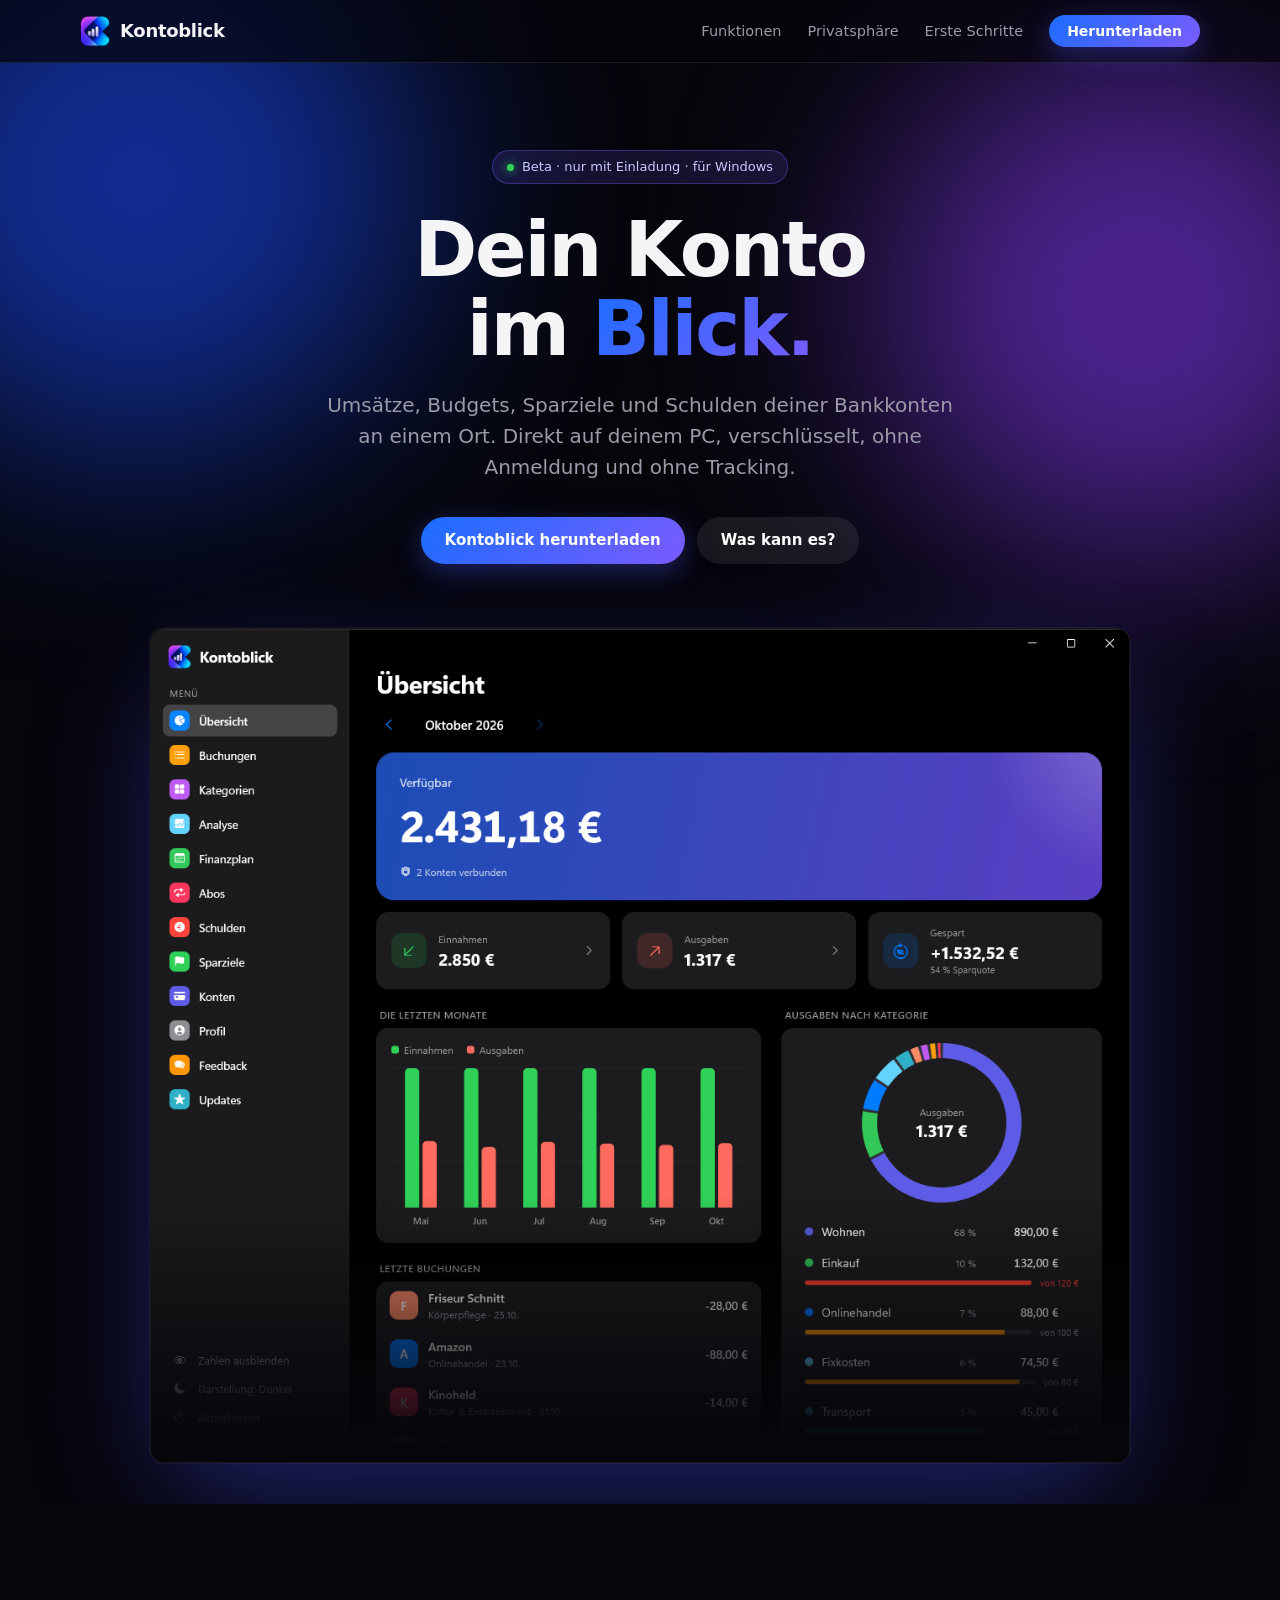
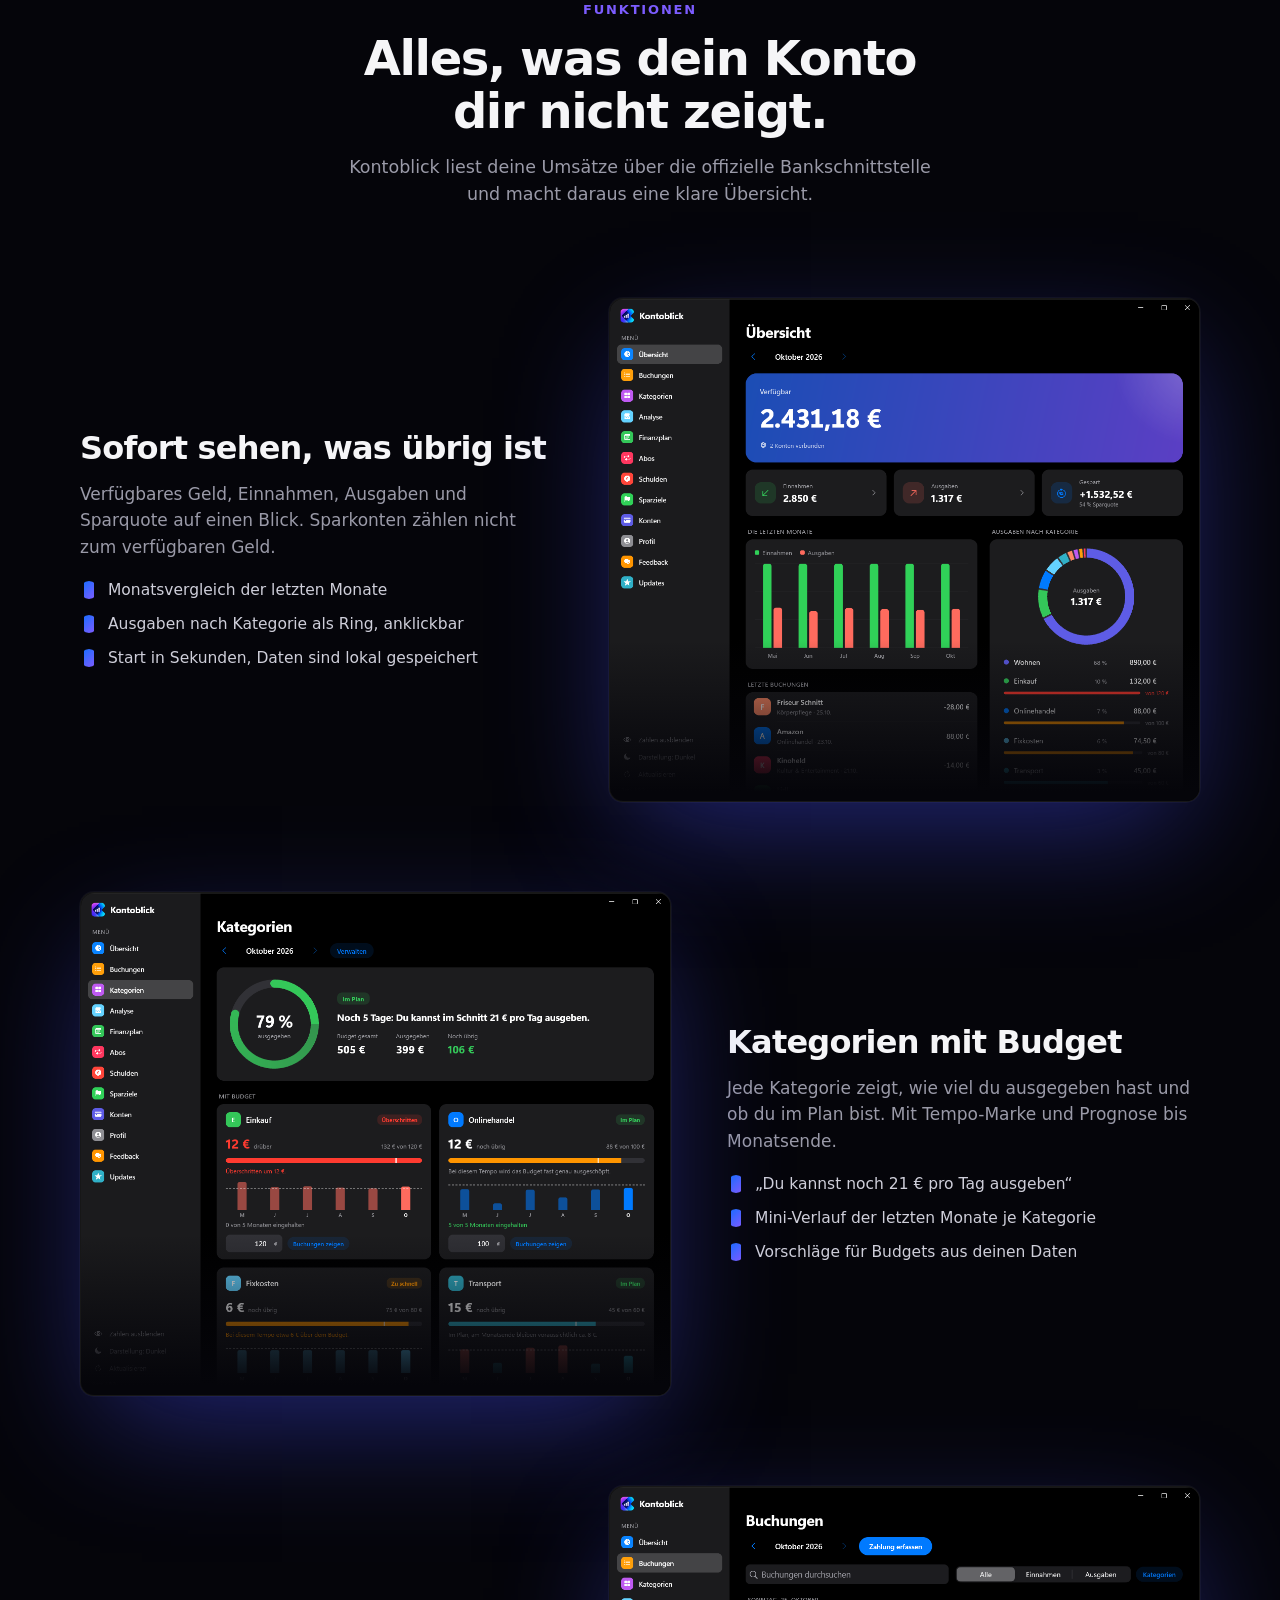
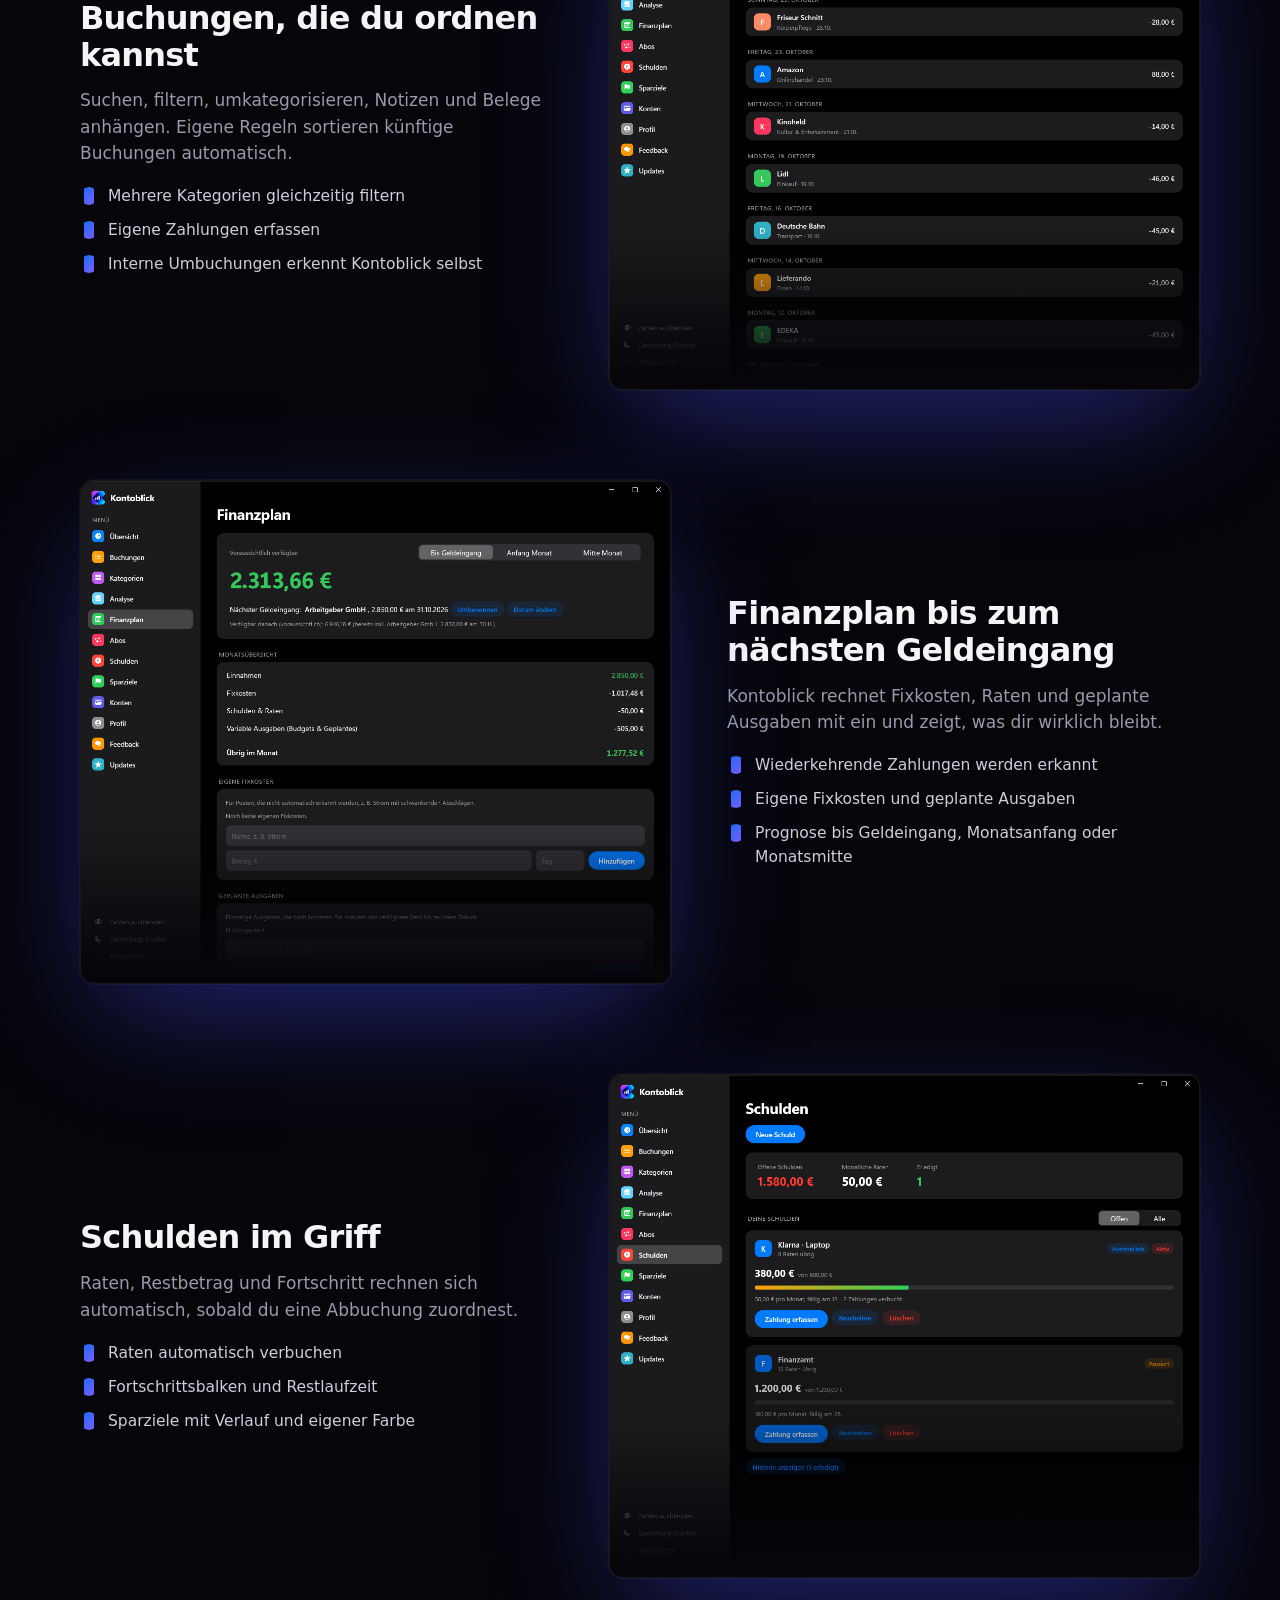
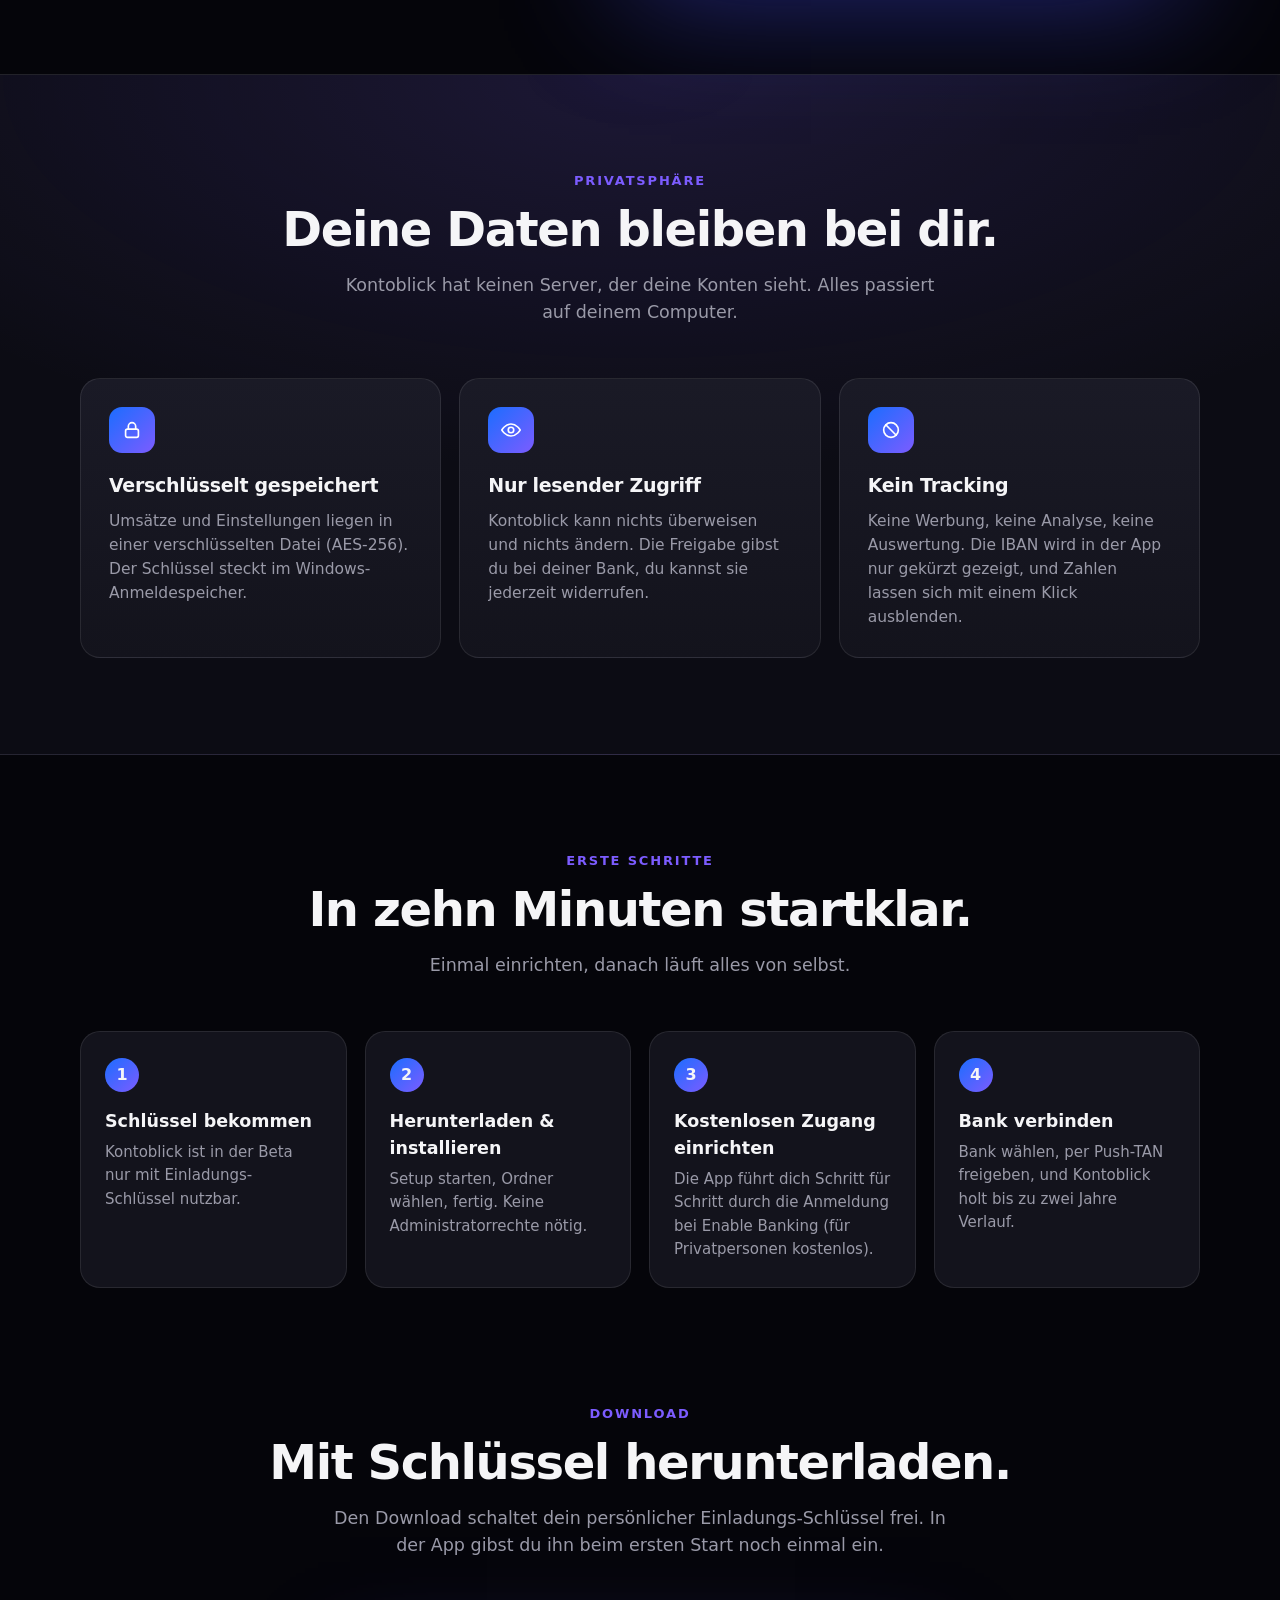
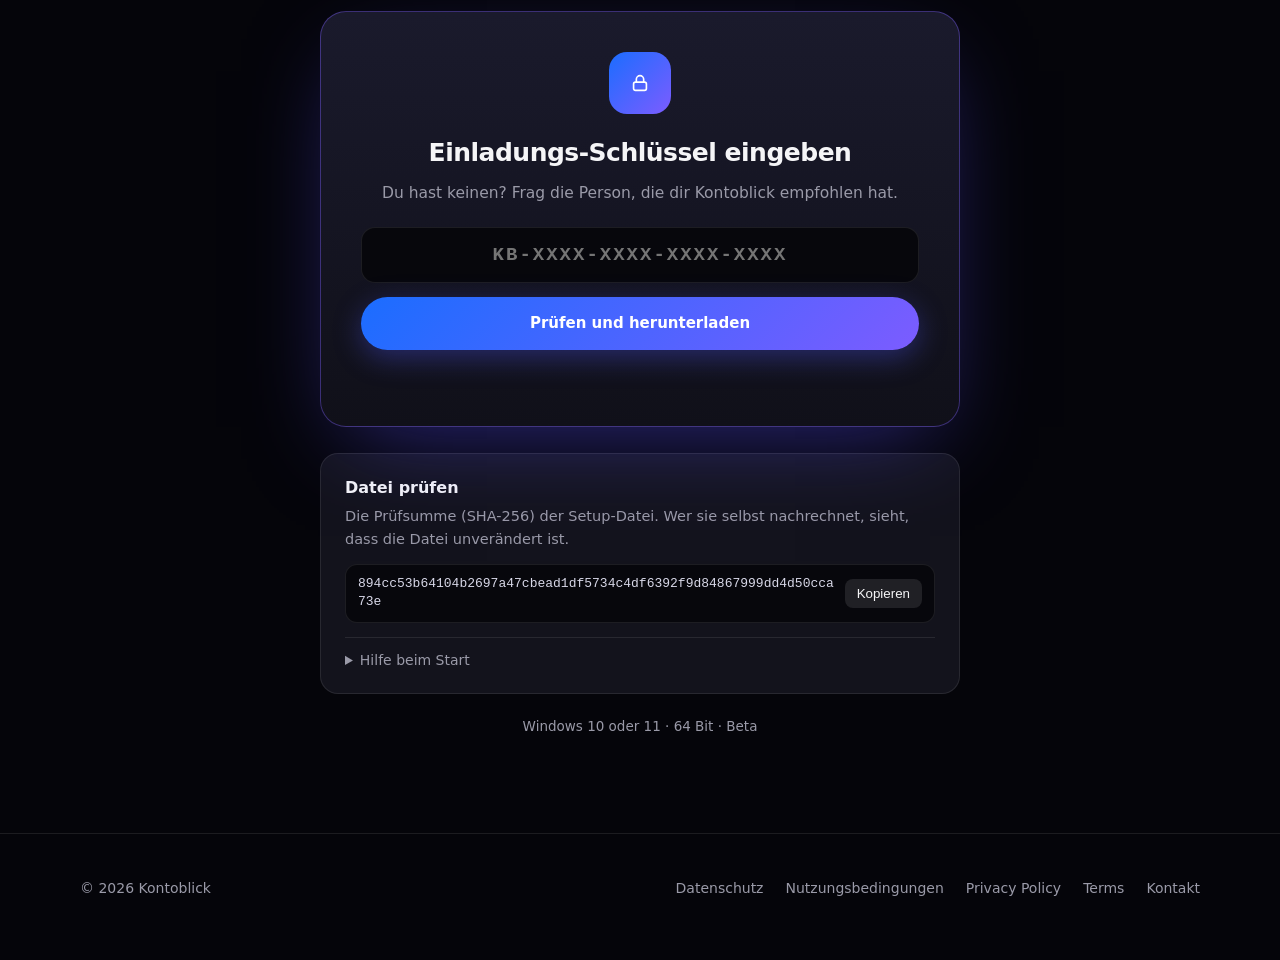
==== commit fd1beba6: "Back to the dark design with new slogan, dark social preview" ====
--- a/index.html
+++ b/index.html
@@ -1,17 +1,17 @@
-﻿<!doctype html>
+<!doctype html>
 <html lang="de">
 <head>
 <meta charset="utf-8">
 <meta name="viewport" content="width=device-width,initial-scale=1">
 <title>Kontoblick – Dein Konto im Blick</title>
-<meta name="description" content="Kontoblick liest deine Umsätze über die offizielle Bankschnittstelle und rechnet Budgets, Fixkosten, Schulden und Sparziele aus. Verschlüsselt auf deinem Windows-PC. Beta, nur mit Einladung.">
+<meta name="description" content="Kontoblick zeigt Umsätze, Budgets, Sparziele und Schulden deiner Bankkonten. Privat, lokal verschlüsselt auf deinem Windows-PC. Beta, nur mit Einladung.">
 <link rel="canonical" href="https://kontoblick.laudymedia.de/">
 <meta property="og:type" content="website">
 <meta property="og:site_name" content="Kontoblick">
 <meta property="og:locale" content="de_DE">
 <meta property="og:url" content="https://kontoblick.laudymedia.de/">
 <meta property="og:title" content="Kontoblick – Dein Konto im Blick">
-<meta property="og:description" content="Umsätze, Budgets, Fixkosten, Schulden und Sparziele. Verschlüsselt auf deinem PC. Beta, nur mit Einladung.">
+<meta property="og:description" content="Umsätze, Budgets, Sparziele und Schulden an einem Ort. Privat, verschlüsselt und lokal auf deinem PC. Beta, nur mit Einladung.">
 <meta property="og:image" content="https://kontoblick.laudymedia.de/img/og.png">
 <meta property="og:image:type" content="image/png">
 <meta property="og:image:width" content="1200">
@@ -19,295 +19,303 @@
 <meta property="og:image:alt" content="Kontoblick: Übersicht mit verfügbarem Geld, Einnahmen, Ausgaben und Kategorien">
 <meta name="twitter:card" content="summary_large_image">
 <meta name="twitter:title" content="Kontoblick – Dein Konto im Blick">
-<meta name="twitter:description" content="Umsätze, Budgets, Fixkosten, Schulden und Sparziele. Verschlüsselt auf deinem PC.">
+<meta name="twitter:description" content="Umsätze, Budgets, Sparziele und Schulden an einem Ort. Privat und lokal auf deinem PC.">
 <meta name="twitter:image" content="https://kontoblick.laudymedia.de/img/og.png">
-<meta name="theme-color" content="#f6f4ef" media="(prefers-color-scheme: light)">
-<meta name="theme-color" content="#101013" media="(prefers-color-scheme: dark)">
-<meta name="color-scheme" content="light dark">
+<meta name="theme-color" content="#7c5cff">
+<script>document.documentElement.classList.add('js')</script>
 <link rel="icon" href="img/favicon.png">
 <style>
 :root{
-  --bg:#f6f4ef; --surface:#ffffff; --ink:#17171c; --muted:#62626c; --rule:#dcd8ce;
-  --accent:#2b5bf0; --accent-ink:#ffffff; --link:#2b5bf0; --field:#fbfaf7;
-  --shadow:0 1px 2px rgba(20,20,30,.07),0 18px 40px -18px rgba(20,20,30,.28);
-  --font:"Segoe UI Variable Text","Segoe UI Variable Display","Segoe UI",system-ui,-apple-system,"Helvetica Neue",Arial,sans-serif;
-  --mono:ui-monospace,"Cascadia Mono",Consolas,"SF Mono",Menlo,monospace;
-}
-@media (prefers-color-scheme:dark){
-  :root{--bg:#101013;--surface:#18181c;--ink:#ececf0;--muted:#9a9aa6;--rule:#2a2a31;--accent:#4a74ff;--accent-ink:#ffffff;--link:#8aa6ff;--field:#121215;
-    --shadow:0 1px 2px rgba(0,0,0,.5),0 18px 40px -18px rgba(0,0,0,.7)}
+  --bg:#05050a; --bg2:#0c0c14; --card:#13131c; --card2:#1a1a26; --line:rgba(255,255,255,.09);
+  --text:#f5f5f7; --muted:#9a9aa8; --blue:#0a84ff; --violet:#7c5cff; --green:#30d158; --red:#ff453a;
+  --grad:linear-gradient(135deg,#1b6dff 0%,#7c5cff 100%);
 }
 *{box-sizing:border-box;margin:0;padding:0}
-html{scroll-behavior:smooth;scroll-padding-top:72px}
-body{background:var(--bg);color:var(--ink);font:17px/1.6 var(--font);-webkit-font-smoothing:antialiased;text-rendering:optimizeLegibility}
-a{color:var(--link);text-underline-offset:3px}
-img{display:block;max-width:100%;height:auto}
-:focus-visible{outline:2px solid var(--accent);outline-offset:3px;border-radius:4px}
-.wrap{width:min(1080px,100% - 48px);margin:0 auto}
-@media(prefers-reduced-motion:reduce){html{scroll-behavior:auto}*{transition:none!important}}
-
-/* Kopfzeile */
-header.top{position:sticky;top:0;z-index:10;background:var(--bg);border-bottom:1px solid var(--rule)}
-header.top .wrap{display:flex;align-items:center;height:60px;gap:32px}
-.brand{display:flex;align-items:center;gap:10px;color:var(--ink);text-decoration:none;font-weight:650;font-size:18px;letter-spacing:-.01em}
-.brand img{width:26px;height:26px}
-header.top nav{margin-left:auto;display:flex;gap:26px;font-size:15px}
-header.top nav a{color:var(--muted);text-decoration:none}
-header.top nav a:hover{color:var(--ink)}
-@media(max-width:640px){header.top nav a:not(.cta-link){display:none}}
-.cta-link{color:var(--ink)!important;font-weight:600}
-
-/* Knöpfe */
-.btn{display:inline-block;border:0;cursor:pointer;font:inherit;font-weight:600;font-size:16px;color:var(--accent-ink);background:var(--accent);padding:12px 22px;border-radius:8px;text-decoration:none;transition:filter .15s}
-.btn:hover{filter:brightness(1.1)}
+html{scroll-behavior:smooth}
+body{background:var(--bg);color:var(--text);font:16px/1.55 "Segoe UI Variable Text","Segoe UI",system-ui,-apple-system,sans-serif;-webkit-font-smoothing:antialiased;overflow-x:hidden}
+a{color:inherit}
+img{display:block;max-width:100%}
+.wrap{width:min(1120px,100% - 40px);margin:0 auto}
+@media(prefers-reduced-motion:reduce){html{scroll-behavior:auto}*{animation:none!important;transition:none!important}}
+
+/* Navigation */
+nav{position:fixed;inset:0 0 auto 0;z-index:20;backdrop-filter:blur(18px);background:rgba(5,5,10,.7);border-bottom:1px solid var(--line)}
+nav .wrap{display:flex;align-items:center;height:62px;gap:28px}
+.brand{display:flex;align-items:center;gap:10px;font-weight:700;font-size:18px;letter-spacing:-.3px;text-decoration:none}
+.brand img{width:30px;height:30px}
+nav .links{display:flex;align-items:center;gap:26px;margin-left:auto;font-size:14.5px;color:var(--muted)}
+nav .links a{text-decoration:none;transition:color .2s}
+nav .links a:hover{color:var(--text)}
+nav .links a.btn,nav .links a.btn:hover{color:#fff;line-height:1.2}
+.btn{display:inline-flex;align-items:center;justify-content:center;gap:8px;border:0;cursor:pointer;font:inherit;font-weight:600;font-size:15px;color:#fff;background:var(--grad);padding:12px 24px;border-radius:999px;text-decoration:none;transition:transform .15s,box-shadow .25s,filter .2s;box-shadow:0 8px 28px rgba(80,90,255,.35)}
+.btn:hover{transform:translateY(-1px);filter:brightness(1.08);box-shadow:0 12px 34px rgba(80,90,255,.5)}
+.btn:active{transform:scale(.98)}
+.btn.ghost{background:rgba(255,255,255,.08);box-shadow:none}
+.btn.small{padding:8px 18px;font-size:14px}
+@media(max-width:720px){nav .links a:not(.btn){display:none}}
+
+/* Hero */
+.hero{position:relative;padding:150px 0 40px;text-align:center;overflow:hidden}
+.hero::before,.hero::after{content:"";position:absolute;border-radius:50%;filter:blur(110px);opacity:.55;z-index:0;animation:float 16s ease-in-out infinite}
+.hero::before{width:560px;height:560px;background:#1b4dff;left:-140px;top:-100px}
+.hero::after{width:520px;height:520px;background:#8a3dff;right:-120px;top:40px;animation-delay:-8s}
+@keyframes float{50%{transform:translate(50px,40px) scale(1.08)}}
+.hero .wrap{position:relative;z-index:1}
+.pill{display:inline-flex;gap:8px;align-items:center;font-size:13px;color:#c9c9ff;background:rgba(124,92,255,.14);border:1px solid rgba(124,92,255,.35);padding:6px 14px;border-radius:999px;margin-bottom:26px}
+.pill i{width:7px;height:7px;border-radius:50%;background:var(--green);box-shadow:0 0 10px var(--green)}
+h1{font-size:clamp(40px,7vw,76px);line-height:1.04;letter-spacing:-2.2px;font-weight:800}
+h1 span{background:var(--grad);-webkit-background-clip:text;background-clip:text;color:transparent}
+.lead{max-width:640px;margin:22px auto 34px;font-size:clamp(17px,2.2vw,20px);color:var(--muted)}
+.cta{display:flex;gap:12px;justify-content:center;flex-wrap:wrap}
+.shot-hero{margin:64px auto 0;max-width:980px}
+.window{border-radius:14px;overflow:hidden;border:1px solid var(--line);background:#000;box-shadow:0 40px 120px -20px rgba(70,80,255,.45),0 0 0 1px rgba(255,255,255,.04)}
+.window{position:relative}
+.window img{width:100%;height:auto}
+.window::after{content:"";position:absolute;left:0;right:0;bottom:0;height:32%;background:linear-gradient(to bottom,transparent,var(--bg) 94%);pointer-events:none}
+.hero .shot-hero{transform:perspective(1600px) rotateX(5deg);transform-origin:top;transition:transform 1s cubic-bezier(.2,.7,.2,1)}
+.hero .shot-hero.in{transform:perspective(1600px) rotateX(0)}
+
+/* Sektionen */
+section{padding:96px 0}
+.eyebrow{font-size:13px;font-weight:600;letter-spacing:.14em;text-transform:uppercase;color:var(--violet);margin-bottom:12px}
+h2{font-size:clamp(30px,4.6vw,48px);line-height:1.1;letter-spacing:-1.4px;font-weight:800}
+.sub{color:var(--muted);max-width:620px;margin-top:16px;font-size:17.5px}
+.center{text-align:center}.center .sub{margin-inline:auto}
+
+.feature{display:grid;grid-template-columns:1fr 1.25fr;gap:56px;align-items:center;margin-top:90px}
+.feature.flip{grid-template-columns:1.25fr 1fr}
+.feature.flip .text{order:2}
+.feature h3{font-size:clamp(24px,3vw,32px);letter-spacing:-.8px;line-height:1.15;margin-bottom:14px}
+.feature p{color:var(--muted);font-size:17px}
+.feature ul{list-style:none;margin-top:18px;display:grid;gap:10px}
+.feature li{display:flex;gap:10px;color:#cfcfda;font-size:15.5px}
+.feature li::before{content:"";flex:none;width:18px;height:18px;margin-top:3px;border-radius:50%;background:var(--grad) center/10px no-repeat;
+  -webkit-mask:none}
+.feature li::after{content:"";position:absolute}
+@media(max-width:860px){.feature,.feature.flip{grid-template-columns:1fr;gap:28px;margin-top:64px}.feature.flip .text{order:0}}
+
+.grid3{display:grid;grid-template-columns:repeat(3,1fr);gap:18px;margin-top:52px}
+.card{background:linear-gradient(180deg,var(--card2),var(--card));border:1px solid var(--line);border-radius:20px;padding:28px;transition:transform .3s,border-color .3s}
+.card:hover{transform:translateY(-4px);border-color:rgba(124,92,255,.5)}
+.card .ico{width:46px;height:46px;border-radius:13px;background:var(--grad);display:grid;place-items:center;margin-bottom:18px;font-size:22px}
+.card h4{font-size:19px;letter-spacing:-.3px;margin-bottom:8px}
+.card p{color:var(--muted);font-size:15.5px}
+@media(max-width:860px){.grid3{grid-template-columns:1fr}}
+
+.privacy{background:radial-gradient(900px 400px at 50% 0,rgba(124,92,255,.14),transparent),var(--bg2);border-block:1px solid var(--line)}
+
+.steps{display:grid;grid-template-columns:repeat(4,1fr);gap:18px;margin-top:52px;counter-reset:s}
+.step{position:relative;background:var(--card);border:1px solid var(--line);border-radius:20px;padding:26px 24px}
+.step::before{counter-increment:s;content:counter(s);display:grid;place-items:center;width:34px;height:34px;border-radius:50%;background:var(--grad);font-weight:700;margin-bottom:16px}
+.step h4{font-size:17.5px;margin-bottom:6px}
+.step p{color:var(--muted);font-size:15px}
+@media(max-width:960px){.steps{grid-template-columns:1fr 1fr}}
+@media(max-width:560px){.steps{grid-template-columns:1fr}}
+
+/* Download */
+.dl{position:relative;margin:52px auto 0;max-width:640px;background:linear-gradient(180deg,#1a1a2c,#101019);border:1px solid rgba(124,92,255,.4);border-radius:26px;padding:40px;text-align:center;box-shadow:0 30px 90px -30px rgba(90,80,255,.5)}
+.dl .lock{width:62px;height:62px;border-radius:18px;background:var(--grad);display:grid;place-items:center;margin:0 auto 20px;font-size:28px;transition:transform .5s}
+.dl.open .lock{transform:rotate(-12deg) scale(1.08)}
+.dl h3{font-size:25px;letter-spacing:-.5px}
+.dl p{color:var(--muted);margin:8px 0 22px;font-size:15.5px}
+.code{width:100%;padding:16px 18px;border-radius:14px;border:1.5px solid var(--line);background:#07070c;color:var(--text);font:600 19px/1 Consolas,"SF Mono",monospace;letter-spacing:2px;text-align:center;text-transform:uppercase;outline:none;transition:border-color .2s,box-shadow .2s}
+.code:focus{border-color:var(--violet);box-shadow:0 0 0 4px rgba(124,92,255,.2)}
+.dl .btn{width:100%;margin-top:14px;padding:15px}
+.msg{min-height:22px;margin-top:14px;font-size:14.5px}
+.msg.err{color:var(--red)}.msg.ok{color:var(--green)}
+.shake{animation:shake .4s}
+@keyframes shake{20%,60%{transform:translateX(-7px)}40%,80%{transform:translateX(7px)}}
+.dl .ready{display:none}
+.dl.open .ready{display:block;animation:pop .5s cubic-bezier(.2,.9,.3,1.2)}
+.dl.open .ask{display:none}
+@keyframes pop{from{opacity:0;transform:scale(.94)}}
+.small{font-size:13.5px;color:var(--muted)}
+.bar{height:10px;border-radius:6px;background:rgba(255,255,255,.1);overflow:hidden;margin:0 0 18px}
+.bar i{display:block;height:100%;width:0;background:var(--grad);border-radius:6px;transition:width .15s}
 .btn[aria-busy=true]{opacity:.6;pointer-events:none}
-.textlink{font-weight:600;color:var(--ink);text-decoration:none;border-bottom:1px solid var(--rule)}
-.textlink:hover{border-color:var(--ink)}
-
-/* Start */
-.hero{padding:76px 0 88px}
-.hero .wrap{display:grid;grid-template-columns:minmax(0,5fr) minmax(0,7fr);gap:56px;align-items:center}
-h1{font-size:clamp(40px,5.4vw,66px);line-height:1.04;letter-spacing:-.035em;font-weight:680}
-.lead{margin-top:22px;max-width:30em;color:var(--muted);font-size:19px;line-height:1.55}
-.actions{margin-top:32px;display:flex;gap:26px;align-items:center;flex-wrap:wrap}
-.facts{margin-top:30px;color:var(--muted);font-size:14.5px}
-.facts span+span::before{content:"·";margin:0 .6em}
-/* App-Bilder laufen unten in die Seitenfarbe aus, statt mitten in einer Karte abzubrechen */
-.shot{position:relative;border:1px solid var(--rule);border-bottom:0;border-radius:10px 10px 0 0;overflow:hidden;background:var(--surface)}
-.shot::after{content:"";position:absolute;left:0;right:0;bottom:0;height:34%;background:linear-gradient(to bottom,transparent,var(--bg) 92%);pointer-events:none}
-@media(max-width:900px){.hero{padding:44px 0 56px}.hero .wrap{grid-template-columns:1fr;gap:40px}}
-
-/* Abschnitte */
-section{padding:84px 0;border-top:1px solid var(--rule)}
-h2{font-size:clamp(28px,3.4vw,40px);line-height:1.12;letter-spacing:-.025em;font-weight:660}
-.intro{margin-top:14px;max-width:34em;color:var(--muted);font-size:18px}
-
-.rows{margin-top:56px;display:grid;gap:84px}
-.row{display:grid;grid-template-columns:minmax(0,4fr) minmax(0,7fr);gap:56px;align-items:center}
-.row .no{font:600 14px var(--mono);color:var(--muted);margin-bottom:10px}
-.row h3{font-size:25px;line-height:1.2;letter-spacing:-.02em;font-weight:650;margin-bottom:12px}
-.row p{color:var(--muted)}
-@media(max-width:900px){.row{grid-template-columns:1fr;gap:24px}.rows{gap:60px}}
-
-.also{margin-top:64px;padding-top:28px;border-top:1px solid var(--rule)}
-.also h3{font-size:16px;font-weight:650;margin-bottom:12px}
-.also ul{list-style:none;columns:2;column-gap:40px;color:var(--muted)}
-.also li{padding:5px 0;break-inside:avoid}
-@media(max-width:640px){.also ul{columns:1}}
-
-.split{display:grid;grid-template-columns:minmax(0,4fr) minmax(0,7fr);gap:56px}
-.points{display:grid}
-.points div{padding:22px 0;border-top:1px solid var(--rule)}
-.points div:first-child{border-top:0;padding-top:0}
-.points b{display:block;font-size:18px;font-weight:650;margin-bottom:4px}
-.points p{color:var(--muted)}
-@media(max-width:900px){.split{grid-template-columns:1fr;gap:28px}}
-
-ol.steps{margin-top:40px;list-style:none;counter-reset:s;display:grid;grid-template-columns:repeat(2,minmax(0,1fr));gap:36px 56px;max-width:860px}
-ol.steps li{counter-increment:s;padding-top:16px;border-top:1px solid var(--rule)}
-ol.steps li::before{content:counter(s,decimal-leading-zero);display:block;font:600 14px var(--mono);color:var(--muted);margin-bottom:8px}
-ol.steps b{display:block;font-weight:650;margin-bottom:3px}
-ol.steps span{color:var(--muted)}
-@media(max-width:640px){ol.steps{grid-template-columns:1fr}}
-
-/* Download */
-.dl{margin-top:36px;max-width:520px;background:var(--surface);border:1px solid var(--rule);border-radius:12px;padding:28px}
-.dl label{display:block;font-weight:650;margin-bottom:10px}
-.code{width:100%;padding:13px 14px;border-radius:8px;border:1px solid var(--rule);background:var(--field);color:var(--ink);font:600 17px/1 var(--mono);letter-spacing:.08em;text-transform:uppercase;outline:none}
-.code:focus{border-color:var(--accent);box-shadow:0 0 0 3px color-mix(in srgb,var(--accent) 22%,transparent)}
-.code::placeholder{color:var(--muted);opacity:.7;letter-spacing:.04em}
-.dl .btn{margin-top:14px;width:100%}
-.help{margin-top:10px;color:var(--muted);font-size:14.5px}
-.msg{min-height:22px;margin-top:12px;font-size:15px}
-.msg.err{color:#c4291c}
-@media(prefers-color-scheme:dark){.msg.err{color:#ff7b70}}
-.shake{animation:shake .35s}
-@keyframes shake{25%,75%{transform:translateX(-5px)}50%{transform:translateX(5px)}}
-.dl .ready{display:none}
-.dl.open .ready{display:block}
-.dl.open .ask{display:none}
-.dl .ready h3{font-size:19px;font-weight:650;margin-bottom:4px}
-.dl .ready p{color:var(--muted);margin-bottom:14px;font-size:15.5px}
-.bar{height:6px;border-radius:3px;background:var(--rule);overflow:hidden;margin:0 0 16px}
-.bar i{display:block;height:100%;width:0;background:var(--accent);transition:width .15s}
-.small{font-size:14px;color:var(--muted)}
-
-.verify{margin-top:28px;max-width:520px}
-.verify h3{font-size:16px;font-weight:650}
-.verify p{color:var(--muted);font-size:15px;margin-top:2px}
-.hash{margin-top:12px;display:flex;gap:10px;align-items:flex-start;border:1px solid var(--rule);border-radius:8px;padding:10px 12px;background:var(--surface)}
-.hash code{flex:1;min-width:0;font:13px/1.45 var(--mono);word-break:break-all}
-.hash button{flex:none;border:1px solid var(--rule);border-radius:6px;background:transparent;color:var(--ink);font:600 13px var(--font);padding:5px 10px;cursor:pointer}
-.hash button:hover{background:var(--field)}
-.verify details{margin-top:14px;color:var(--muted);font-size:15px}
-.verify summary{cursor:pointer}
+.verify{max-width:640px;margin:26px auto 0;text-align:left;background:var(--card);border:1px solid var(--line);border-radius:18px;padding:22px 24px}
+.verify h4{font-size:16px;margin-bottom:4px}
+.verify p{color:var(--muted);font-size:14.5px}
+.verify .hash{display:flex;gap:10px;align-items:center;margin:14px 0 4px;background:#07070c;border:1px solid var(--line);border-radius:12px;padding:10px 12px}
+.verify code{flex:1;min-width:0;font:13px/1.4 Consolas,"SF Mono",monospace;color:#d8d8e8;word-break:break-all}
+.verify button{flex:none;border:0;border-radius:8px;background:rgba(255,255,255,.1);color:var(--text);font:600 13px inherit;padding:7px 12px;cursor:pointer}
+.verify button:hover{background:rgba(255,255,255,.18)}
+.verify .vt{margin-top:10px}.verify .vt a{color:#9fb4ff}
+.verify details{margin-top:14px;border-top:1px solid var(--line);padding-top:12px}
+.verify summary{cursor:pointer;color:var(--muted);font-size:14px}
 .verify details p{margin-top:8px}
-
-footer{padding:36px 0 56px;border-top:1px solid var(--rule);color:var(--muted);font-size:14.5px}
-footer .wrap{display:flex;flex-wrap:wrap;gap:12px 28px}
-footer .links{margin-left:auto;display:flex;gap:22px;flex-wrap:wrap}
-footer a{color:var(--muted);text-decoration:none}footer a:hover{color:var(--ink)}
+.note{margin-top:26px;padding:16px 18px;border-radius:14px;background:rgba(255,159,10,.08);border:1px solid rgba(255,159,10,.25);color:#e9c98f;font-size:14.5px;text-align:left}
+.note b{color:#ffd58a}
+
+footer{padding:44px 0 60px;border-top:1px solid var(--line);color:var(--muted);font-size:14px}
+footer .wrap{display:flex;flex-wrap:wrap;gap:14px 30px;align-items:center}
+footer .links{display:flex;gap:22px;flex-wrap:wrap;margin-left:auto}
+footer a{text-decoration:none}footer a:hover{color:var(--text)}
+
+/* Einblenden beim Scrollen */
+.js .rv{opacity:0;transform:translateY(26px);transition:opacity .8s,transform .8s cubic-bezier(.2,.7,.2,1)}
+.js .rv.in{opacity:1;transform:none}
+.d1{transition-delay:.1s}.d2{transition-delay:.2s}.d3{transition-delay:.3s}
 </style>
 </head>
 <body>
 
-<header class="top">
-  <div class="wrap">
-    <a class="brand" href="#top"><img src="img/logo.png" alt="" width="26" height="26">Kontoblick</a>
-    <nav>
+<nav>
+  <div class="wrap">
+    <a class="brand" href="#top"><img src="img/logo.png" alt="" width="30" height="30">Kontoblick</a>
+    <div class="links">
       <a href="#funktionen">Funktionen</a>
       <a href="#privat">Privatsphäre</a>
-      <a href="#start">Einrichtung</a>
-      <a class="cta-link" href="#download">Download</a>
-    </nav>
+      <a href="#start">Erste Schritte</a>
+      <a class="btn small" href="#download">Herunterladen</a>
+    </div>
+  </div>
+</nav>
+
+<header class="hero" id="top">
+  <div class="wrap">
+    <div class="pill rv"><i></i>Beta · nur mit Einladung · für Windows</div>
+    <h1 class="rv d1">Dein Konto<br>im <span>Blick.</span></h1>
+    <p class="lead rv d2">Umsätze, Budgets, Sparziele und Schulden deiner Bankkonten an einem Ort. Direkt auf deinem PC, verschlüsselt, ohne Anmeldung und ohne Tracking.</p>
+    <div class="cta rv d3">
+      <a class="btn" href="#download">Kontoblick herunterladen</a>
+      <a class="btn ghost" href="#funktionen">Was kann es?</a>
+    </div>
+    <div class="shot-hero" id="heroShot">
+      <div class="window"><img src="img/overview-dark.png" alt="Kontoblick Übersicht mit verfügbarem Geld, Einnahmen, Ausgaben und Kategorien" width="1164" height="992"></div>
+    </div>
   </div>
 </header>
 
-<main id="top">
-<div class="hero">
-  <div class="wrap">
-    <div>
-      <h1>Dein Konto im Blick.</h1>
-      <p class="lead">Kontoblick liest deine Umsätze über die offizielle Bankschnittstelle und rechnet Budgets, Fixkosten, Schulden und Sparziele aus. Alles bleibt verschlüsselt auf deinem Windows-PC.</p>
-      <div class="actions">
-        <a class="btn" href="#download">Herunterladen</a>
-        <a class="textlink" href="#funktionen">Funktionen ansehen</a>
-      </div>
-      <p class="facts"><span>Für Windows 10 und 11</span><span>Beta</span><span>Kostenlos</span><span>Nur mit Einladung</span></p>
-    </div>
-    <div class="shot">
-      <picture><source media="(prefers-color-scheme: dark)" srcset="img/overview-dark.png"><img src="img/overview-light.png" alt="Kontoblick, Übersicht: verfügbares Geld, Einnahmen, Ausgaben und Ausgaben nach Kategorie" width="1164" height="992"></picture>
-    </div>
-  </div>
-</div>
-
 <section id="funktionen">
   <div class="wrap">
-    <h2>Was Kontoblick macht</h2>
-    <p class="intro">Deine Bank zeigt dir Buchungen. Kontoblick zeigt dir, was daraus folgt.</p>
-
-    <div class="rows">
-      <div class="row">
-        <div>
-          <div class="no">01</div>
-          <h3>Übersicht</h3>
-          <p>Was auf dem Konto ist, was reinkam, was rausging und wohin das Geld in diesem Monat geflossen ist. Sparkonten zählen nicht zum verfügbaren Geld.</p>
-        </div>
-        <div class="shot"><picture><source media="(prefers-color-scheme: dark)" srcset="img/overview-dark.png"><img loading="lazy" src="img/overview-light.png" alt="Übersicht" width="1164" height="992"></picture></div>
-      </div>
-
-      <div class="row">
-        <div>
-          <div class="no">02</div>
-          <h3>Budgets pro Kategorie</h3>
-          <p>Lege für jede Kategorie ein Monatsbudget fest. Kontoblick zeigt, ob du im Plan liegst, und rechnet hoch, wo du am Monatsende landest.</p>
-        </div>
-        <div class="shot"><picture><source media="(prefers-color-scheme: dark)" srcset="img/categories-dark.png"><img loading="lazy" src="img/categories-light.png" alt="Kategorien mit Budgets, Tempo und Prognose" width="1164" height="992"></picture></div>
-      </div>
-
-      <div class="row">
-        <div>
-          <div class="no">03</div>
-          <h3>Finanzplan</h3>
-          <p>Wie viel bleibt dir bis zum nächsten Gehalt? Fixkosten, Raten und geplante Ausgaben sind schon abgezogen.</p>
-        </div>
-        <div class="shot"><picture><source media="(prefers-color-scheme: dark)" srcset="img/plan-dark.png"><img loading="lazy" src="img/plan-light.png" alt="Finanzplan bis zum nächsten Geldeingang" width="1164" height="992"></picture></div>
-      </div>
-
-      <div class="row">
-        <div>
-          <div class="no">04</div>
-          <h3>Schulden</h3>
-          <p>Rate und Restbetrag pro Schuld. Ordnest du eine Abbuchung zu, rechnet sich der Rest von selbst.</p>
-        </div>
-        <div class="shot"><picture><source media="(prefers-color-scheme: dark)" srcset="img/debts-dark.png"><img loading="lazy" src="img/debts-light.png" alt="Schulden mit Raten und Fortschritt" width="1164" height="992"></picture></div>
-      </div>
-    </div>
-
-    <div class="also">
-      <h3>Außerdem</h3>
-      <ul>
-        <li>Buchungen durchsuchen und umkategorisieren</li>
-        <li>Notizen, Tags und Belege an Buchungen</li>
-        <li>Regelmäßige Zahlungen (Abos) erkennen</li>
-        <li>Sparziele mit Verlauf und eigener Farbe</li>
-        <li>Privat und Business getrennt</li>
-        <li>Zahlen mit einem Klick ausblenden</li>
-        <li>Hell und Dunkel</li>
-        <li>Updates direkt in der App</li>
-      </ul>
+    <div class="center">
+      <div class="eyebrow rv">Funktionen</div>
+      <h2 class="rv d1">Alles, was dein Konto<br>dir nicht zeigt.</h2>
+      <p class="sub rv d2">Kontoblick liest deine Umsätze über die offizielle Bankschnittstelle und macht daraus eine klare Übersicht.</p>
+    </div>
+
+    <div class="feature rv">
+      <div class="text">
+        <h3>Sofort sehen, was übrig ist</h3>
+        <p>Verfügbares Geld, Einnahmen, Ausgaben und Sparquote auf einen Blick. Sparkonten zählen nicht zum verfügbaren Geld.</p>
+        <ul><li>Monatsvergleich der letzten Monate</li><li>Ausgaben nach Kategorie als Ring, anklickbar</li><li>Start in Sekunden, Daten sind lokal gespeichert</li></ul>
+      </div>
+      <div class="window"><img loading="lazy" src="img/overview-dark.png" alt="Übersicht" width="1164" height="992"></div>
+    </div>
+
+    <div class="feature flip rv">
+      <div class="text">
+        <h3>Kategorien mit Budget</h3>
+        <p>Jede Kategorie zeigt, wie viel du ausgegeben hast und ob du im Plan bist. Mit Tempo-Marke und Prognose bis Monatsende.</p>
+        <ul><li>„Du kannst noch 21 € pro Tag ausgeben“</li><li>Mini-Verlauf der letzten Monate je Kategorie</li><li>Vorschläge für Budgets aus deinen Daten</li></ul>
+      </div>
+      <div class="window"><img loading="lazy" src="img/categories-dark.png" alt="Kategorien und Budgets" width="1164" height="992"></div>
+    </div>
+
+    <div class="feature rv">
+      <div class="text">
+        <h3>Buchungen, die du ordnen kannst</h3>
+        <p>Suchen, filtern, umkategorisieren, Notizen und Belege anhängen. Eigene Regeln sortieren künftige Buchungen automatisch.</p>
+        <ul><li>Mehrere Kategorien gleichzeitig filtern</li><li>Eigene Zahlungen erfassen</li><li>Interne Umbuchungen erkennt Kontoblick selbst</li></ul>
+      </div>
+      <div class="window"><img loading="lazy" src="img/bookings-dark.png" alt="Buchungen" width="1164" height="992"></div>
+    </div>
+
+    <div class="feature flip rv">
+      <div class="text">
+        <h3>Finanzplan bis zum nächsten Geldeingang</h3>
+        <p>Kontoblick rechnet Fixkosten, Raten und geplante Ausgaben mit ein und zeigt, was dir wirklich bleibt.</p>
+        <ul><li>Wiederkehrende Zahlungen werden erkannt</li><li>Eigene Fixkosten und geplante Ausgaben</li><li>Prognose bis Geldeingang, Monatsanfang oder Monatsmitte</li></ul>
+      </div>
+      <div class="window"><img loading="lazy" src="img/plan-dark.png" alt="Finanzplan" width="1164" height="992"></div>
+    </div>
+
+    <div class="feature rv">
+      <div class="text">
+        <h3>Schulden im Griff</h3>
+        <p>Raten, Restbetrag und Fortschritt rechnen sich automatisch, sobald du eine Abbuchung zuordnest.</p>
+        <ul><li>Raten automatisch verbuchen</li><li>Fortschrittsbalken und Restlaufzeit</li><li>Sparziele mit Verlauf und eigener Farbe</li></ul>
+      </div>
+      <div class="window"><img loading="lazy" src="img/debts-dark.png" alt="Schulden" width="1164" height="992"></div>
     </div>
   </div>
 </section>
 
-<section id="privat">
-  <div class="wrap split">
-    <div>
-      <h2>Lokal, verschlüsselt, nur lesend.</h2>
-    </div>
-    <div class="points">
-      <div><b>Deine Daten bleiben auf deinem PC.</b><p>Umsätze und Einstellungen liegen in einer verschlüsselten Datei (AES-256). Der Schlüssel dazu steckt im Windows-Anmeldespeicher. Es gibt keinen Server, der deine Konten sieht.</p></div>
-      <div><b>Kontoblick kann nur lesen.</b><p>Es kann nichts überweisen und nichts ändern. Die Freigabe gibst du bei deiner Bank, und du kannst sie dort jederzeit widerrufen.</p></div>
-      <div><b>Kein Tracking.</b><p>Keine Werbung, keine Analyse. Gesendet wird nur, was du selbst als Feedback abschickst, und auch das ohne Konto auf Wunsch anonym. Mehr steht in der <a href="datenschutz.html">Datenschutzerklärung</a>.</p></div>
+<section class="privacy" id="privat">
+  <div class="wrap">
+    <div class="center">
+      <div class="eyebrow rv">Privatsphäre</div>
+      <h2 class="rv d1">Deine Daten bleiben bei dir.</h2>
+      <p class="sub rv d2">Kontoblick hat keinen Server, der deine Konten sieht. Alles passiert auf deinem Computer.</p>
+    </div>
+    <div class="grid3">
+      <div class="card rv"><div class="ico"><svg viewBox="0 0 24 24" width="22" height="22" fill="none" stroke="#fff" stroke-width="1.8" stroke-linecap="round" stroke-linejoin="round" aria-hidden="true"><rect x="5" y="11" width="14" height="9" rx="2"/><path d="M8 11V8a4 4 0 0 1 8 0v3"/></svg></div><h4>Verschlüsselt gespeichert</h4><p>Umsätze und Einstellungen liegen in einer verschlüsselten Datei (AES-256). Der Schlüssel steckt im Windows-Anmeldespeicher.</p></div>
+      <div class="card rv d1"><div class="ico"><svg viewBox="0 0 24 24" width="22" height="22" fill="none" stroke="#fff" stroke-width="1.8" stroke-linecap="round" stroke-linejoin="round" aria-hidden="true"><path d="M2 12s3.6-6.5 10-6.5S22 12 22 12s-3.6 6.5-10 6.5S2 12 2 12z"/><circle cx="12" cy="12" r="3"/></svg></div><h4>Nur lesender Zugriff</h4><p>Kontoblick kann nichts überweisen und nichts ändern. Die Freigabe gibst du bei deiner Bank, du kannst sie jederzeit widerrufen.</p></div>
+      <div class="card rv d2"><div class="ico"><svg viewBox="0 0 24 24" width="22" height="22" fill="none" stroke="#fff" stroke-width="1.8" stroke-linecap="round" stroke-linejoin="round" aria-hidden="true"><circle cx="12" cy="12" r="8"/><path d="M6.3 6.3l11.4 11.4"/></svg></div><h4>Kein Tracking</h4><p>Keine Werbung, keine Analyse, keine Auswertung. Die IBAN wird in der App nur gekürzt gezeigt, und Zahlen lassen sich mit einem Klick ausblenden.</p></div>
     </div>
   </div>
 </section>
 
 <section id="start">
   <div class="wrap">
-    <h2>Einrichtung in zehn Minuten</h2>
-    <p class="intro">Du brauchst einmalig einen eigenen, kostenlosen Zugang bei Enable Banking. Die App führt dich Schritt für Schritt hindurch.</p>
-    <ol class="steps">
-      <li><b>Einladungs-Schlüssel</b><span>Kontoblick ist in der Beta nur mit Schlüssel nutzbar. Du bekommst ihn von der Person, die dir die App empfohlen hat.</span></li>
-      <li><b>Setup laden und starten</b><span>Ordner wählen, installieren. Administratorrechte brauchst du nicht.</span></li>
-      <li><b>Zugang bei Enable Banking</b><span>Konto anlegen, eigene App registrieren, Zugangsdaten in Kontoblick eintragen.</span></li>
-      <li><b>Bank verbinden</b><span>Bank wählen und per Push-TAN freigeben. Danach lädt Kontoblick bis zu zwei Jahre Verlauf.</span></li>
-    </ol>
+    <div class="center">
+      <div class="eyebrow rv">Erste Schritte</div>
+      <h2 class="rv d1">In zehn Minuten startklar.</h2>
+      <p class="sub rv d2">Einmal einrichten, danach läuft alles von selbst.</p>
+    </div>
+    <div class="steps">
+      <div class="step rv"><h4>Schlüssel bekommen</h4><p>Kontoblick ist in der Beta nur mit Einladungs-Schlüssel nutzbar.</p></div>
+      <div class="step rv d1"><h4>Herunterladen & installieren</h4><p>Setup starten, Ordner wählen, fertig. Keine Administratorrechte nötig.</p></div>
+      <div class="step rv d2"><h4>Kostenlosen Zugang einrichten</h4><p>Die App führt dich Schritt für Schritt durch die Anmeldung bei Enable Banking (für Privatpersonen kostenlos).</p></div>
+      <div class="step rv d3"><h4>Bank verbinden</h4><p>Bank wählen, per Push-TAN freigeben, und Kontoblick holt bis zu zwei Jahre Verlauf.</p></div>
+    </div>
   </div>
 </section>
 
-<section id="download">
-  <div class="wrap">
-    <h2>Herunterladen</h2>
-    <p class="intro">Das Setup gibt es nur mit Einladungs-Schlüssel. In der App gibst du ihn beim ersten Start noch einmal ein.</p>
-
-    <div class="dl" id="dl">
+<section id="download" style="padding-top:20px">
+  <div class="wrap center">
+    <div class="eyebrow rv">Download</div>
+    <h2 class="rv d1">Mit Schlüssel herunterladen.</h2>
+    <p class="sub rv d2">Den Download schaltet dein persönlicher Einladungs-Schlüssel frei. In der App gibst du ihn beim ersten Start noch einmal ein.</p>
+
+    <div class="dl rv d2" id="dl">
+      <div class="lock" id="lock"><svg viewBox="0 0 24 24" width="22" height="22" fill="none" stroke="#fff" stroke-width="1.8" stroke-linecap="round" stroke-linejoin="round" aria-hidden="true"><rect x="5" y="11" width="14" height="9" rx="2"/><path d="M8 11V8a4 4 0 0 1 8 0v3"/></svg></div>
       <div class="ask">
+        <h3>Einladungs-Schlüssel eingeben</h3>
+        <p>Du hast keinen? Frag die Person, die dir Kontoblick empfohlen hat.</p>
         <form id="form" autocomplete="off">
-          <label for="code">Einladungs-Schlüssel</label>
-          <input class="code" id="code" placeholder="KB-XXXX-XXXX-XXXX-XXXX" maxlength="40" spellcheck="false">
+          <input class="code" id="code" placeholder="KB-XXXX-XXXX-XXXX-XXXX" maxlength="40" spellcheck="false" aria-label="Einladungs-Schlüssel">
           <button class="btn" id="go" type="submit">Prüfen und herunterladen</button>
         </form>
         <div class="msg" id="msg" role="status"></div>
-        <p class="help">Keinen Schlüssel? Frag die Person, die dir Kontoblick empfohlen hat.</p>
       </div>
       <div class="ready">
-        <h3>Der Schlüssel ist gültig.</h3>
+        <h3>Schlüssel gültig ✓</h3>
         <p id="dlText">Der Download startet gleich. Falls nicht, klick auf den Knopf.</p>
         <div class="bar" id="bar" hidden><i id="barFill"></i></div>
         <a class="btn" id="file" href="#">Setup herunterladen</a>
-        <p class="small" style="margin-top:12px" id="fileInfo"></p>
-      </div>
-    </div>
-
-    <div class="verify" id="verify" hidden>
-      <h3>Datei prüfen</h3>
-      <p>Die Prüfsumme (SHA-256) der Setup-Datei. Wer sie nachrechnet, sieht, dass die Datei unverändert ist.</p>
+        <p class="small" style="margin-top:14px" id="fileInfo"></p>
+      </div>
+    </div>
+
+    <div class="verify rv" id="verify" hidden>
+      <h4>Datei prüfen</h4>
+      <p>Die Prüfsumme (SHA-256) der Setup-Datei. Wer sie selbst nachrechnet, sieht, dass die Datei unverändert ist.</p>
       <div class="hash"><code id="hash"></code><button type="button" id="copyHash">Kopieren</button></div>
-      <p class="vt" id="vtRow" hidden style="margin-top:10px"><a id="vtLink" href="#" target="_blank" rel="noopener">Bei VirusTotal prüfen</a></p>
+      <p class="vt" id="vtRow" hidden><a id="vtLink" href="#" target="_blank" rel="noopener">Bei VirusTotal prüfen</a> · Ergebnis von rund 70 Prüfdiensten</p>
       <details>
         <summary>Hilfe beim Start</summary>
         <p>Bei neuen Programmen fragt Windows (SmartScreen) vor dem ersten Start nach. Wähle <b>Weitere Informationen</b> und dann <b>Trotzdem ausführen</b>. Das Setup ist noch nicht digital signiert, deshalb erscheint die Rückfrage.</p>
       </details>
     </div>
-    <p class="small" style="margin-top:22px">Windows 10 oder 11, 64 Bit.</p>
+    <p class="small" style="margin-top:22px">Windows 10 oder 11 · 64 Bit · Beta</p>
   </div>
 </section>
-</main>
 
 <footer>
   <div class="wrap">
-    <span>Kontoblick · Beta</span>
+    <span>© 2026 Kontoblick</span>
     <div class="links">
       <a href="datenschutz.html">Datenschutz</a>
       <a href="nutzungsbedingungen.html">Nutzungsbedingungen</a>
@@ -323,6 +331,7 @@
 // Was jemand damit darf, regeln die Zugriffsregeln und die Funktion auf dem Server.
 const API = 'https://jgadfqdxyosbgsomoepk.supabase.co';
 const KEY = 'sb_publishable_zTdMy5aGsxn2jxy1v9TOdg_ZL5HZXqJ';
+
 const $ = (id) => document.getElementById(id);
 
 // Prüfsumme und Prüf-Link aus release.json (öffentlich, enthält nur Version, Dateiname und Hash)
@@ -338,6 +347,15 @@
     try { await navigator.clipboard.writeText(rel.sha256); $('copyHash').textContent = 'Kopiert'; setTimeout(() => ($('copyHash').textContent = 'Kopieren'), 1800); } catch (_) {}
   });
 }).catch(() => {});
+
+// Einblenden beim Scrollen
+const io = new IntersectionObserver((entries) => {
+  entries.forEach((e) => { if (e.isIntersecting) { e.target.classList.add('in'); io.unobserve(e.target); } });
+}, { threshold: .12 });
+document.querySelectorAll('.rv, #heroShot').forEach((el) => io.observe(el));
+requestAnimationFrame(() => $('heroShot').classList.add('in'));
+// Sicherheitsnetz: Nach 1,2 s ist alles sichtbar, auch wenn die Scroll-Erkennung nicht anspringt.
+setTimeout(() => document.querySelectorAll('.rv').forEach((el) => el.classList.add('in')), 2500);
 
 // Eingabe: Großbuchstaben, Bindestriche automatisch
 $('code').addEventListener('input', (e) => {
@@ -433,4 +451,3 @@
 </script>
 </body>
 </html>
-
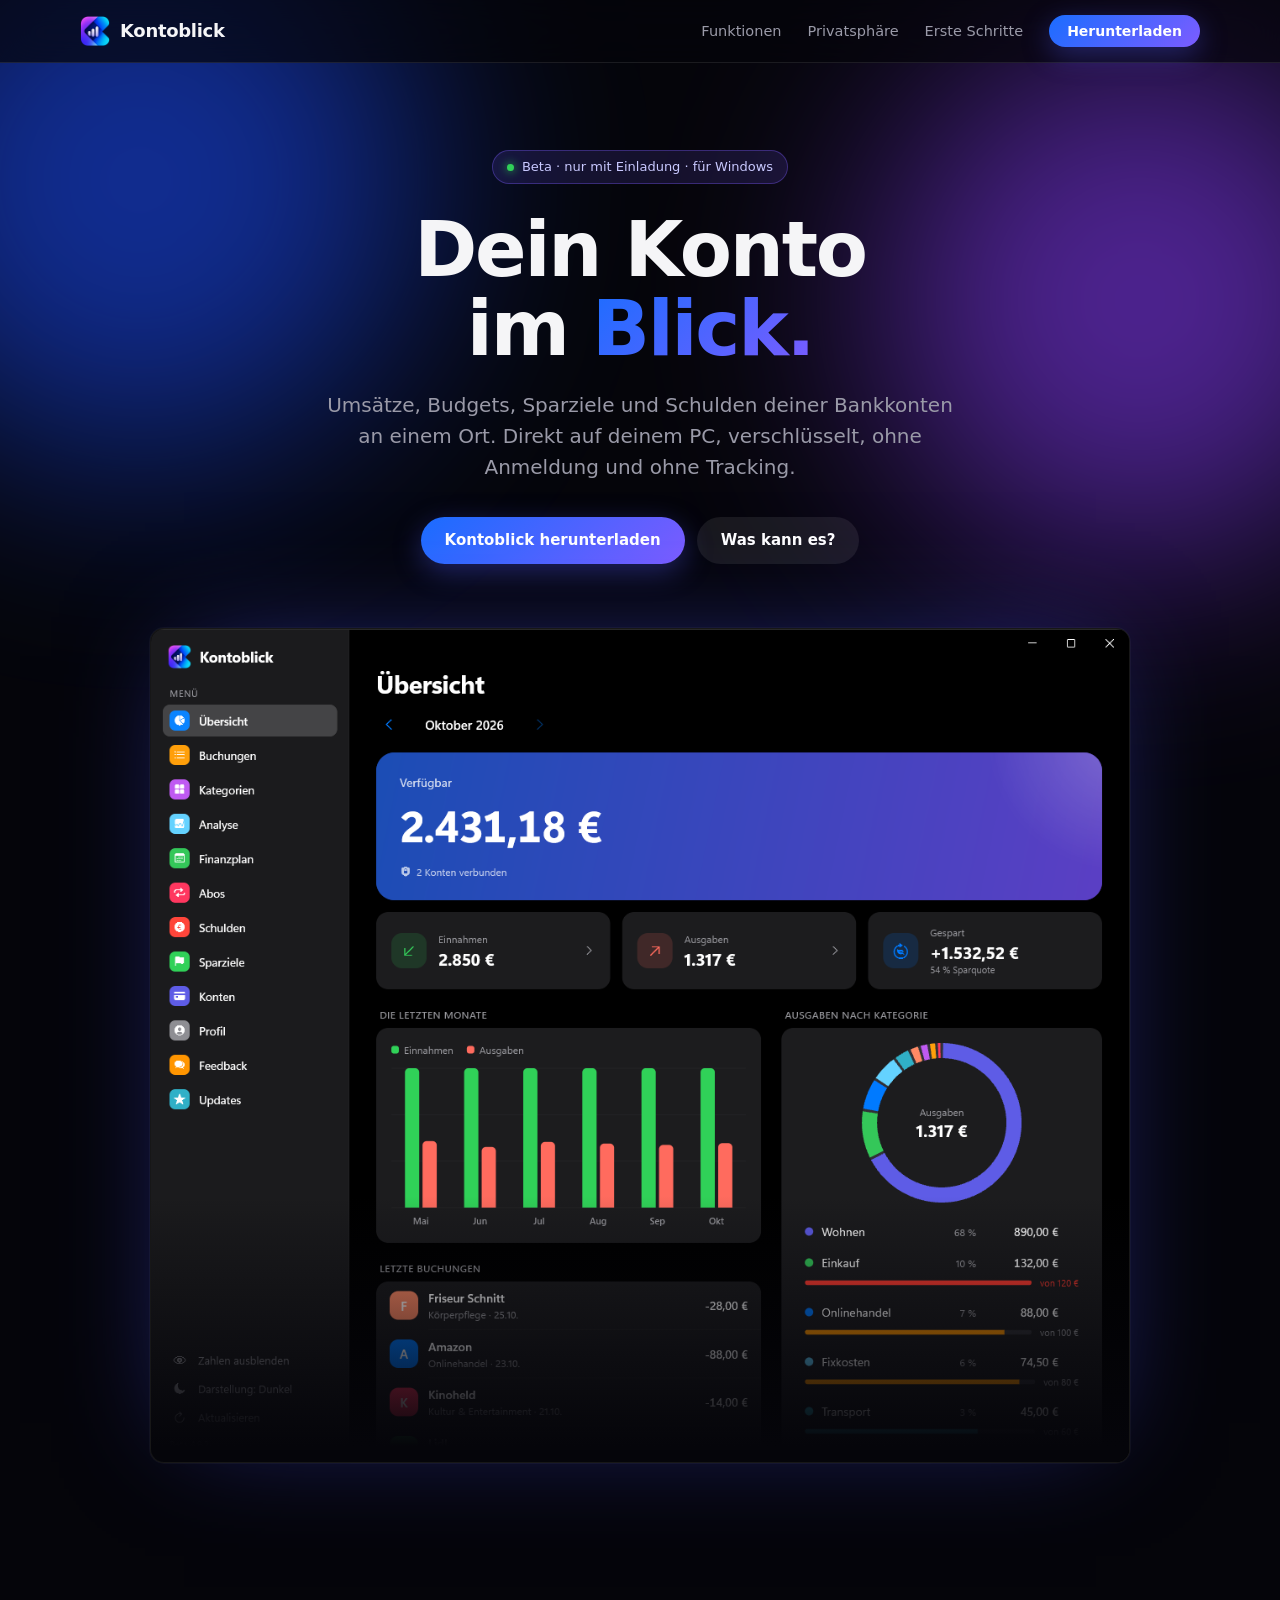
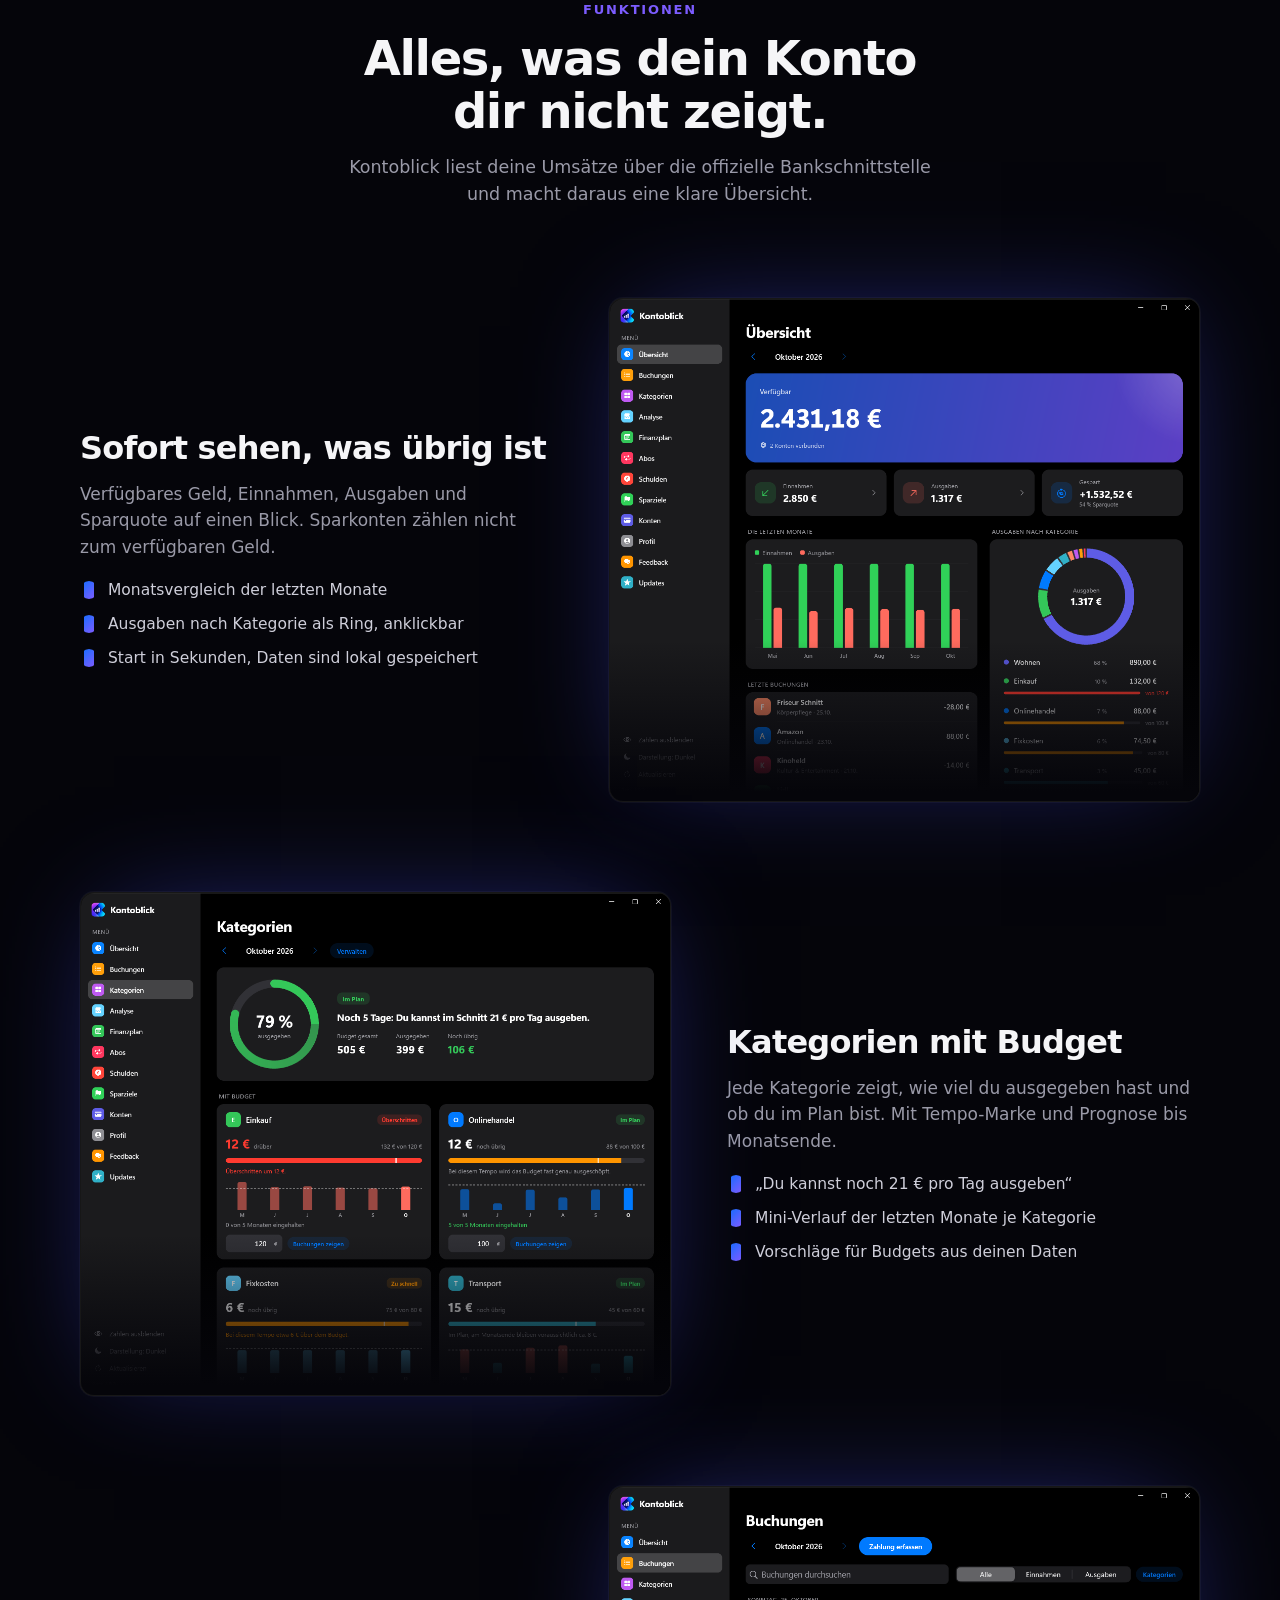
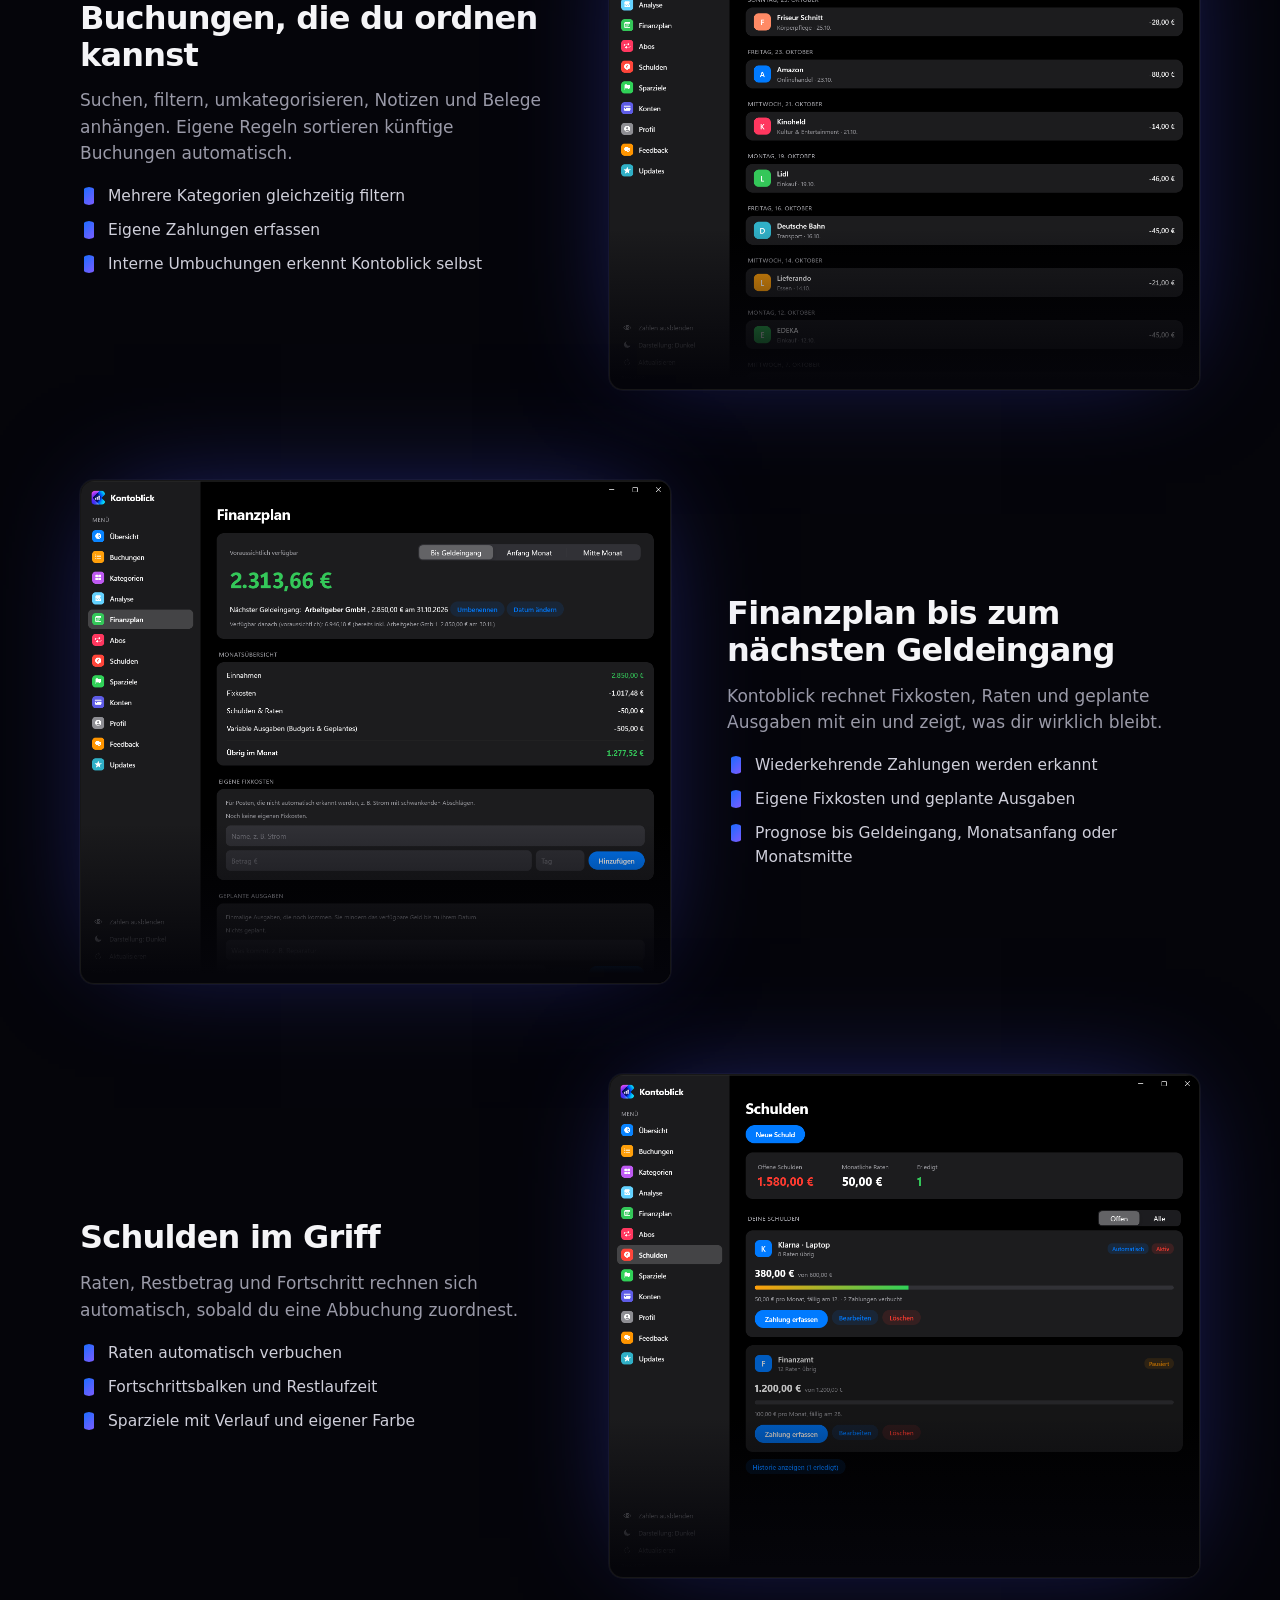
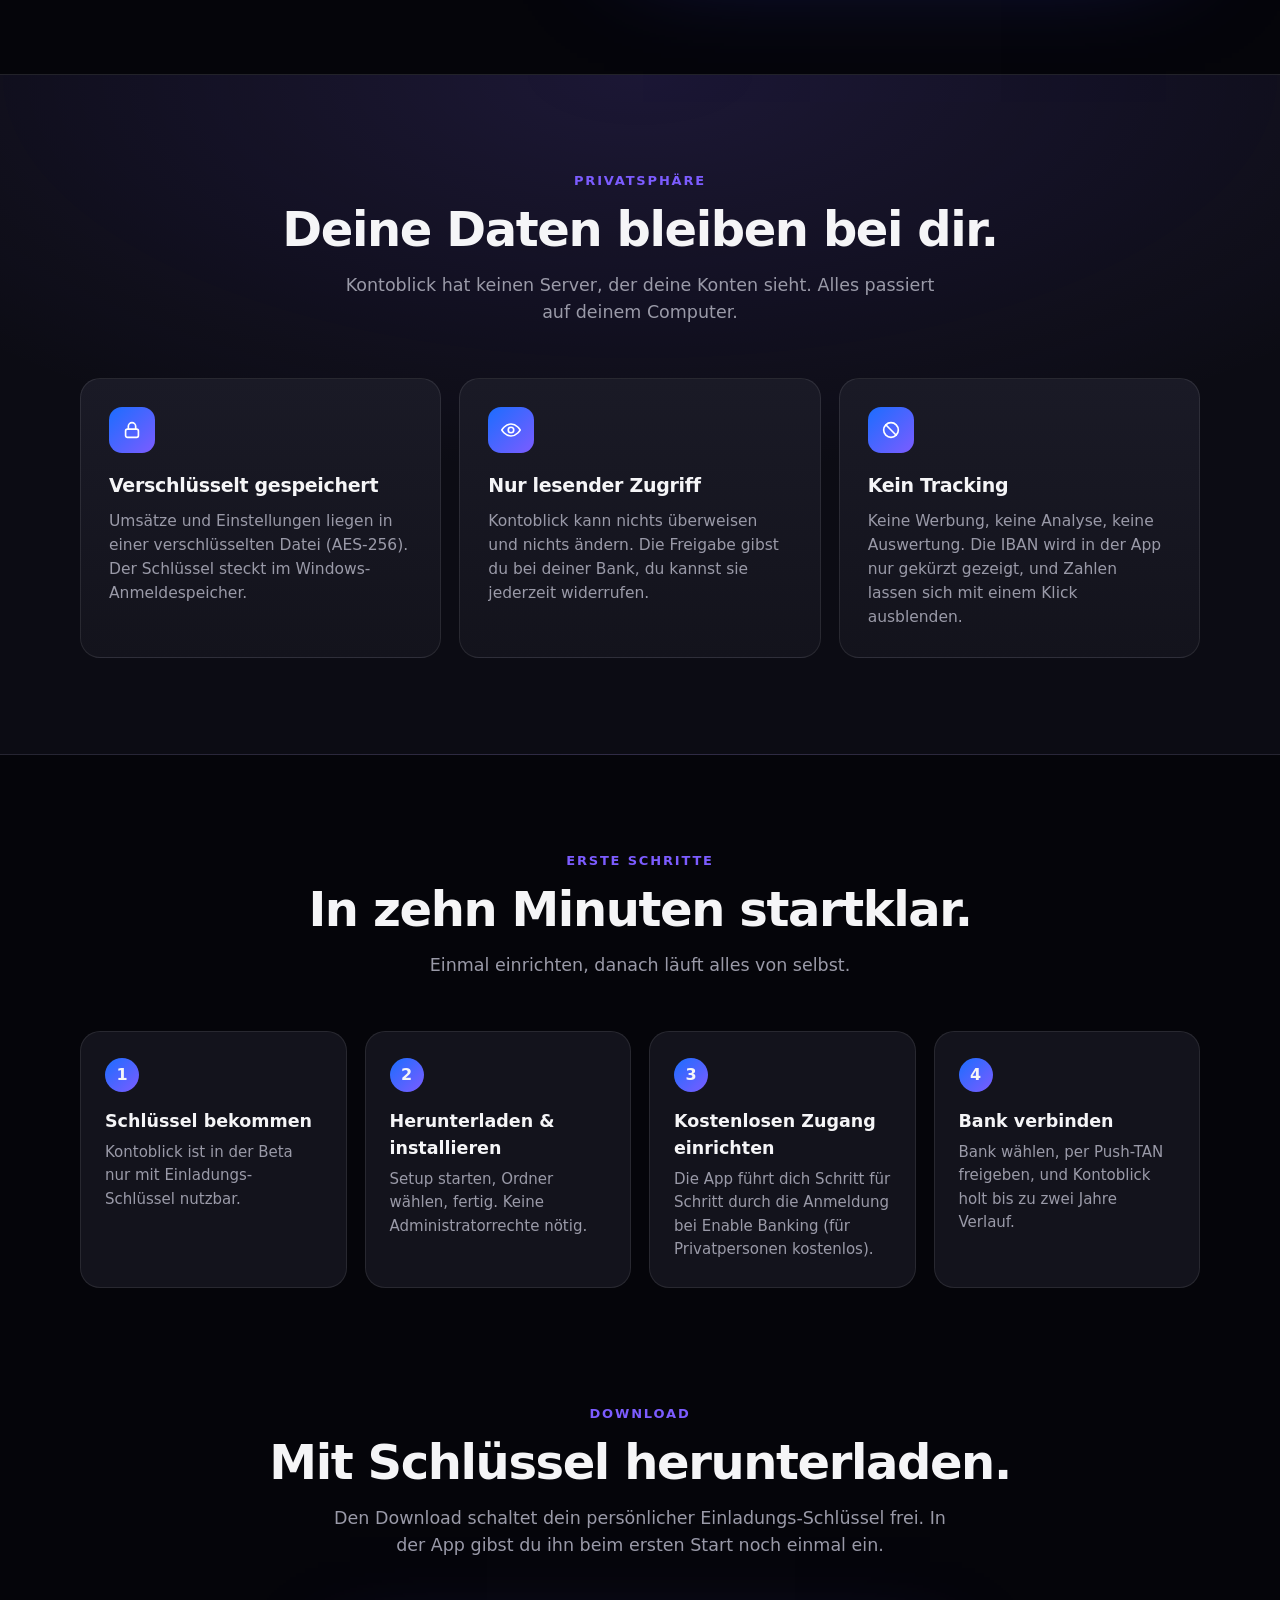
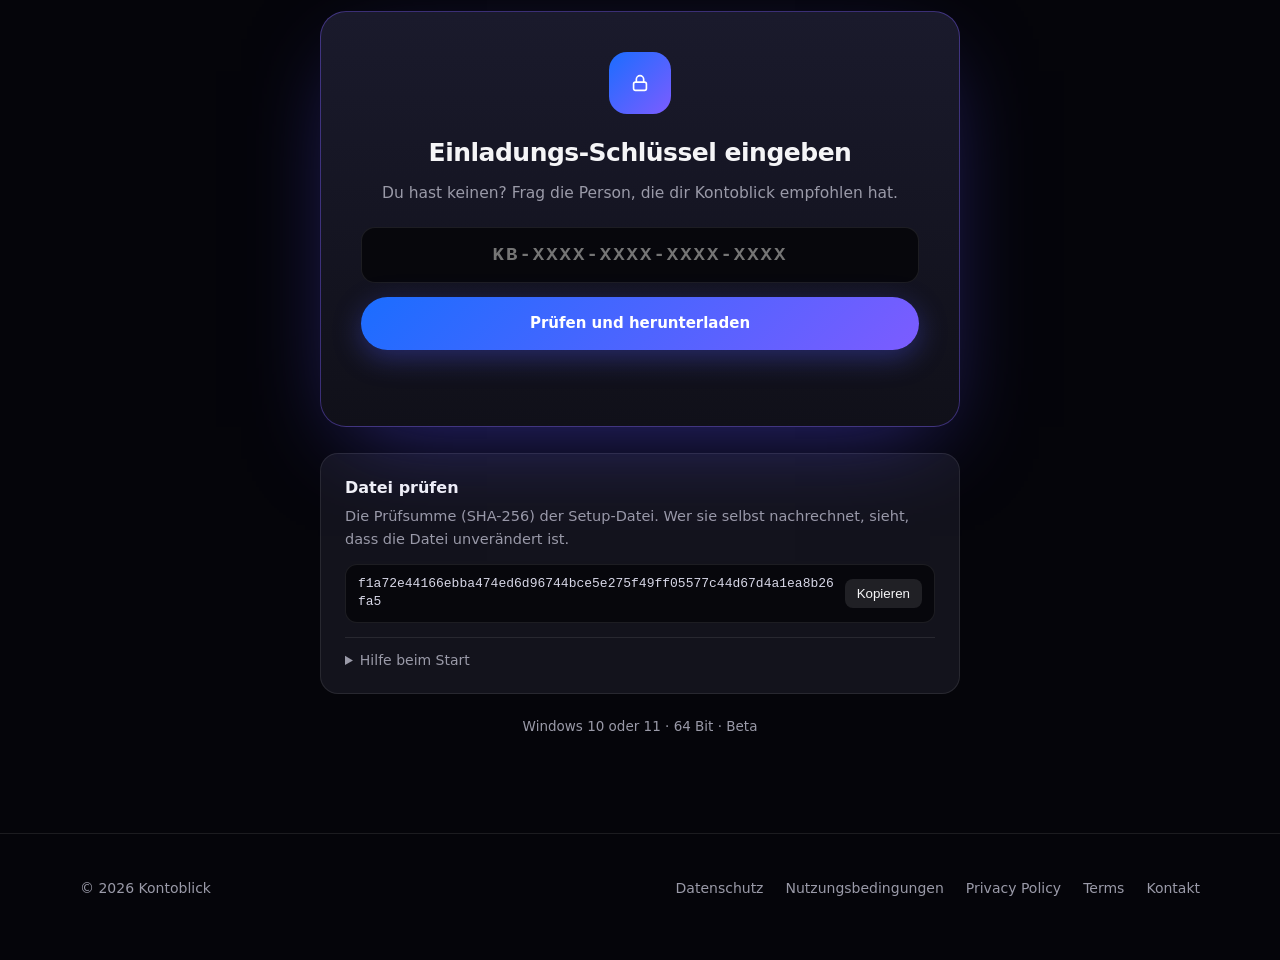
==== commit 7773809c: "Fix cut-off glow under hero screenshot" ====
--- a/index.html
+++ b/index.html
@@ -55,7 +55,7 @@
 @media(max-width:720px){nav .links a:not(.btn){display:none}}
 
 /* Hero */
-.hero{position:relative;padding:150px 0 40px;text-align:center;overflow:hidden}
+.hero{position:relative;padding:150px 0 40px;text-align:center;overflow-x:clip;overflow-y:visible}
 .hero::before,.hero::after{content:"";position:absolute;border-radius:50%;filter:blur(110px);opacity:.55;z-index:0;animation:float 16s ease-in-out infinite}
 .hero::before{width:560px;height:560px;background:#1b4dff;left:-140px;top:-100px}
 .hero::after{width:520px;height:520px;background:#8a3dff;right:-120px;top:40px;animation-delay:-8s}
@@ -68,7 +68,7 @@
 .lead{max-width:640px;margin:22px auto 34px;font-size:clamp(17px,2.2vw,20px);color:var(--muted)}
 .cta{display:flex;gap:12px;justify-content:center;flex-wrap:wrap}
 .shot-hero{margin:64px auto 0;max-width:980px}
-.window{border-radius:14px;overflow:hidden;border:1px solid var(--line);background:#000;box-shadow:0 40px 120px -20px rgba(70,80,255,.45),0 0 0 1px rgba(255,255,255,.04)}
+.window{border-radius:14px;overflow:hidden;border:1px solid var(--line);background:#000;box-shadow:0 -6px 110px -34px rgba(70,80,255,.5),0 0 0 1px rgba(255,255,255,.04)}
 .window{position:relative}
 .window img{width:100%;height:auto}
 .window::after{content:"";position:absolute;left:0;right:0;bottom:0;height:32%;background:linear-gradient(to bottom,transparent,var(--bg) 94%);pointer-events:none}
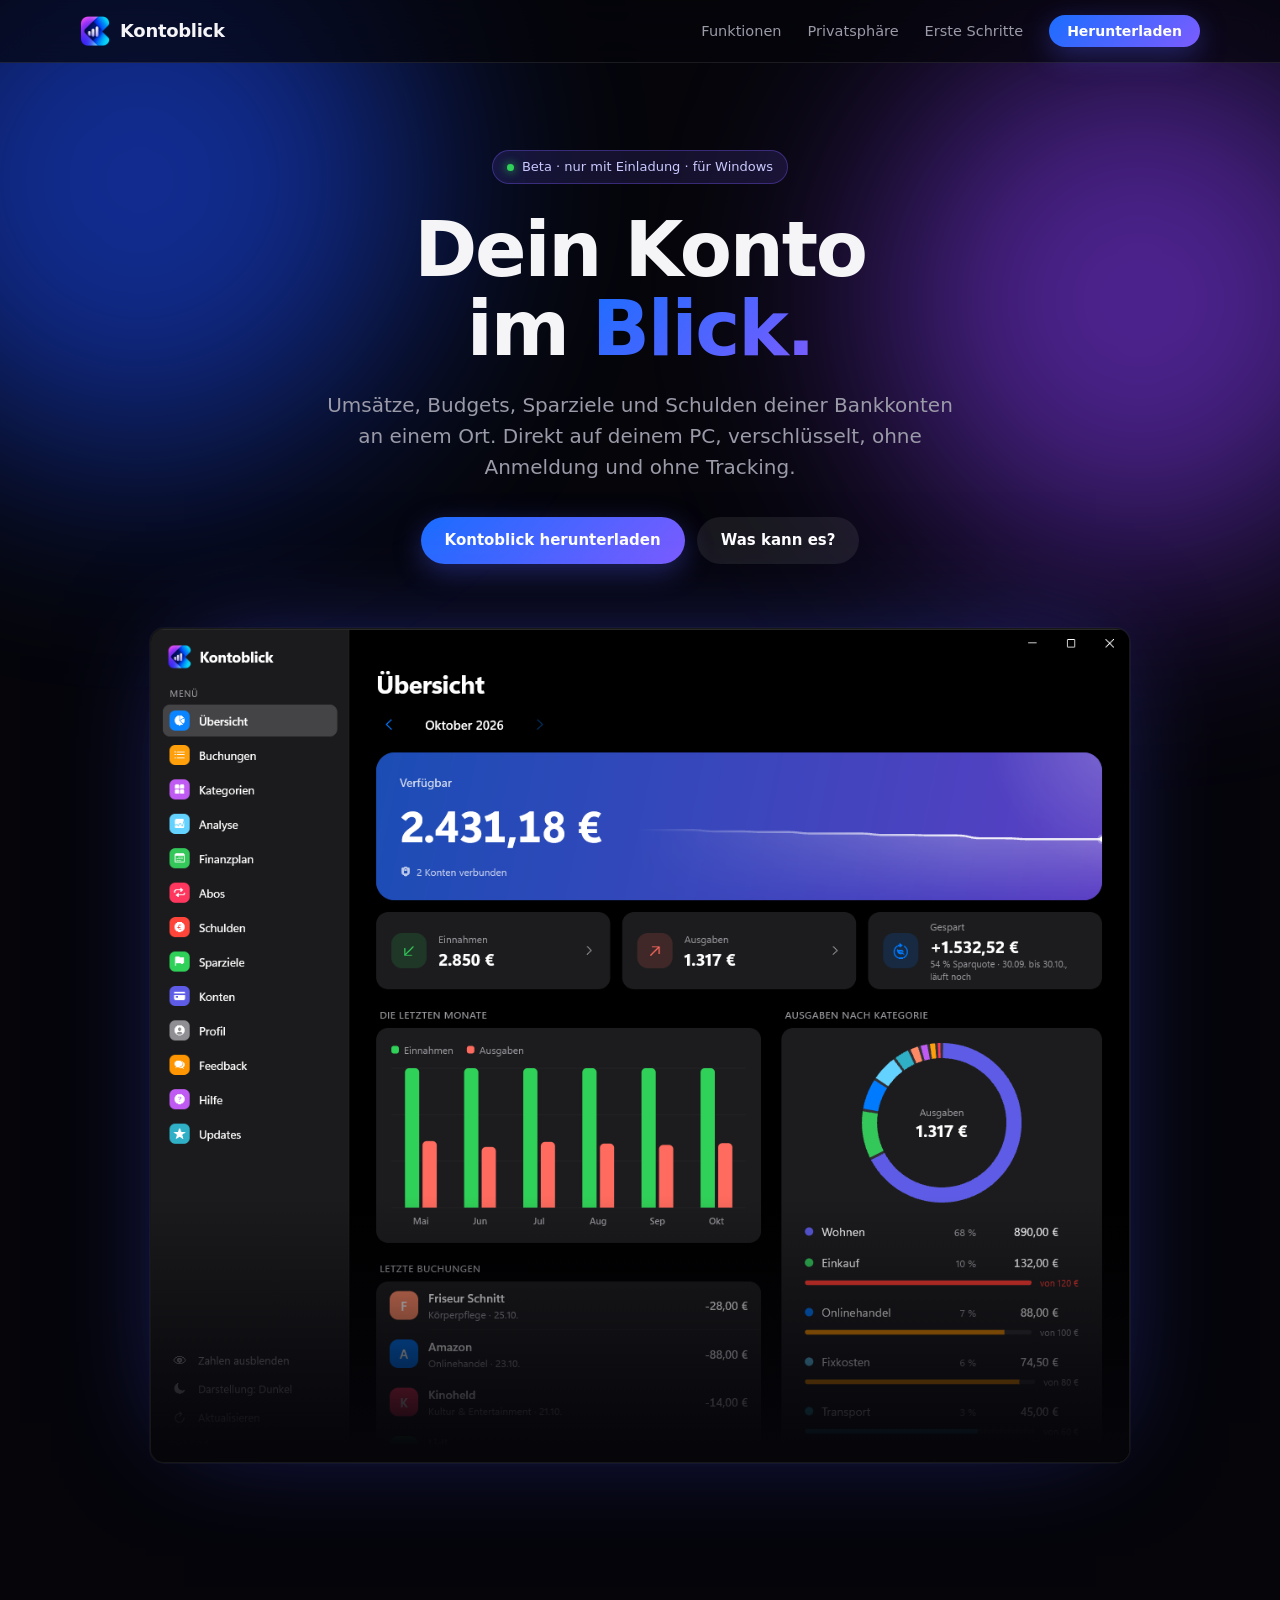
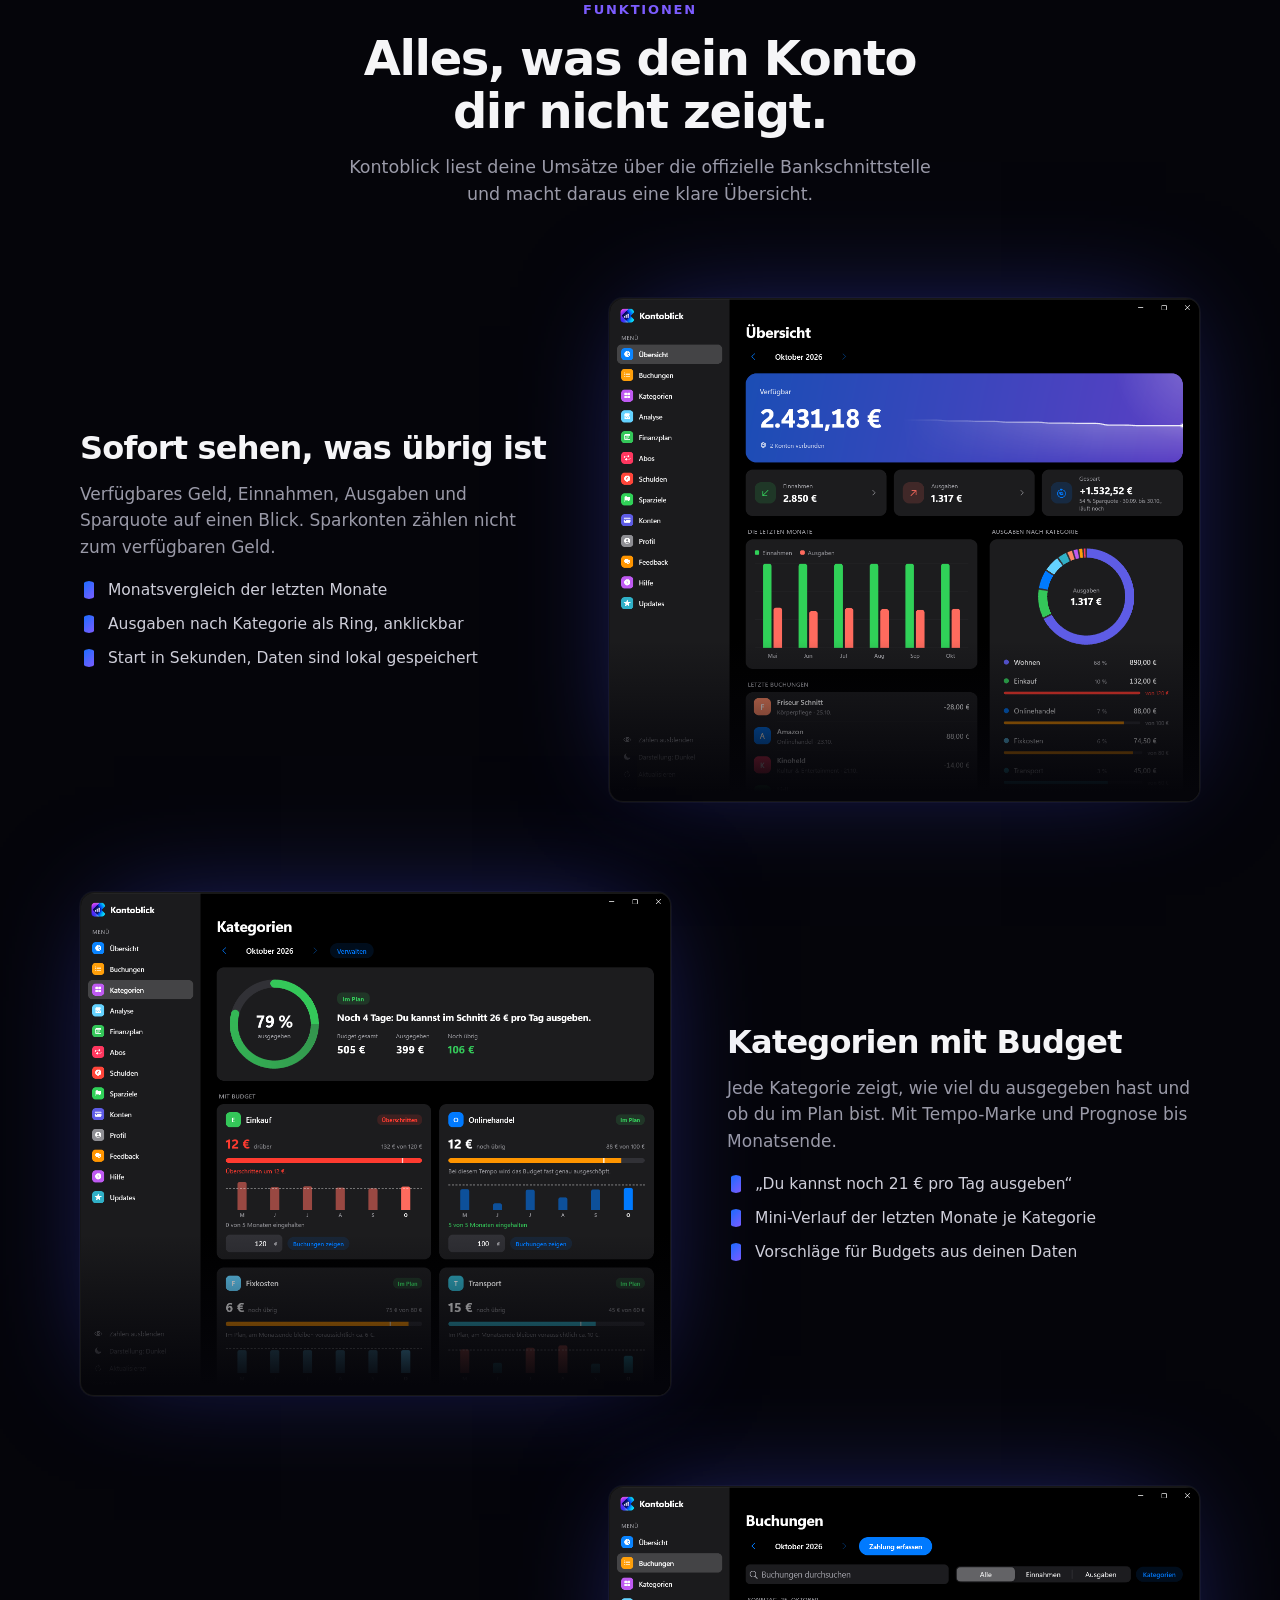
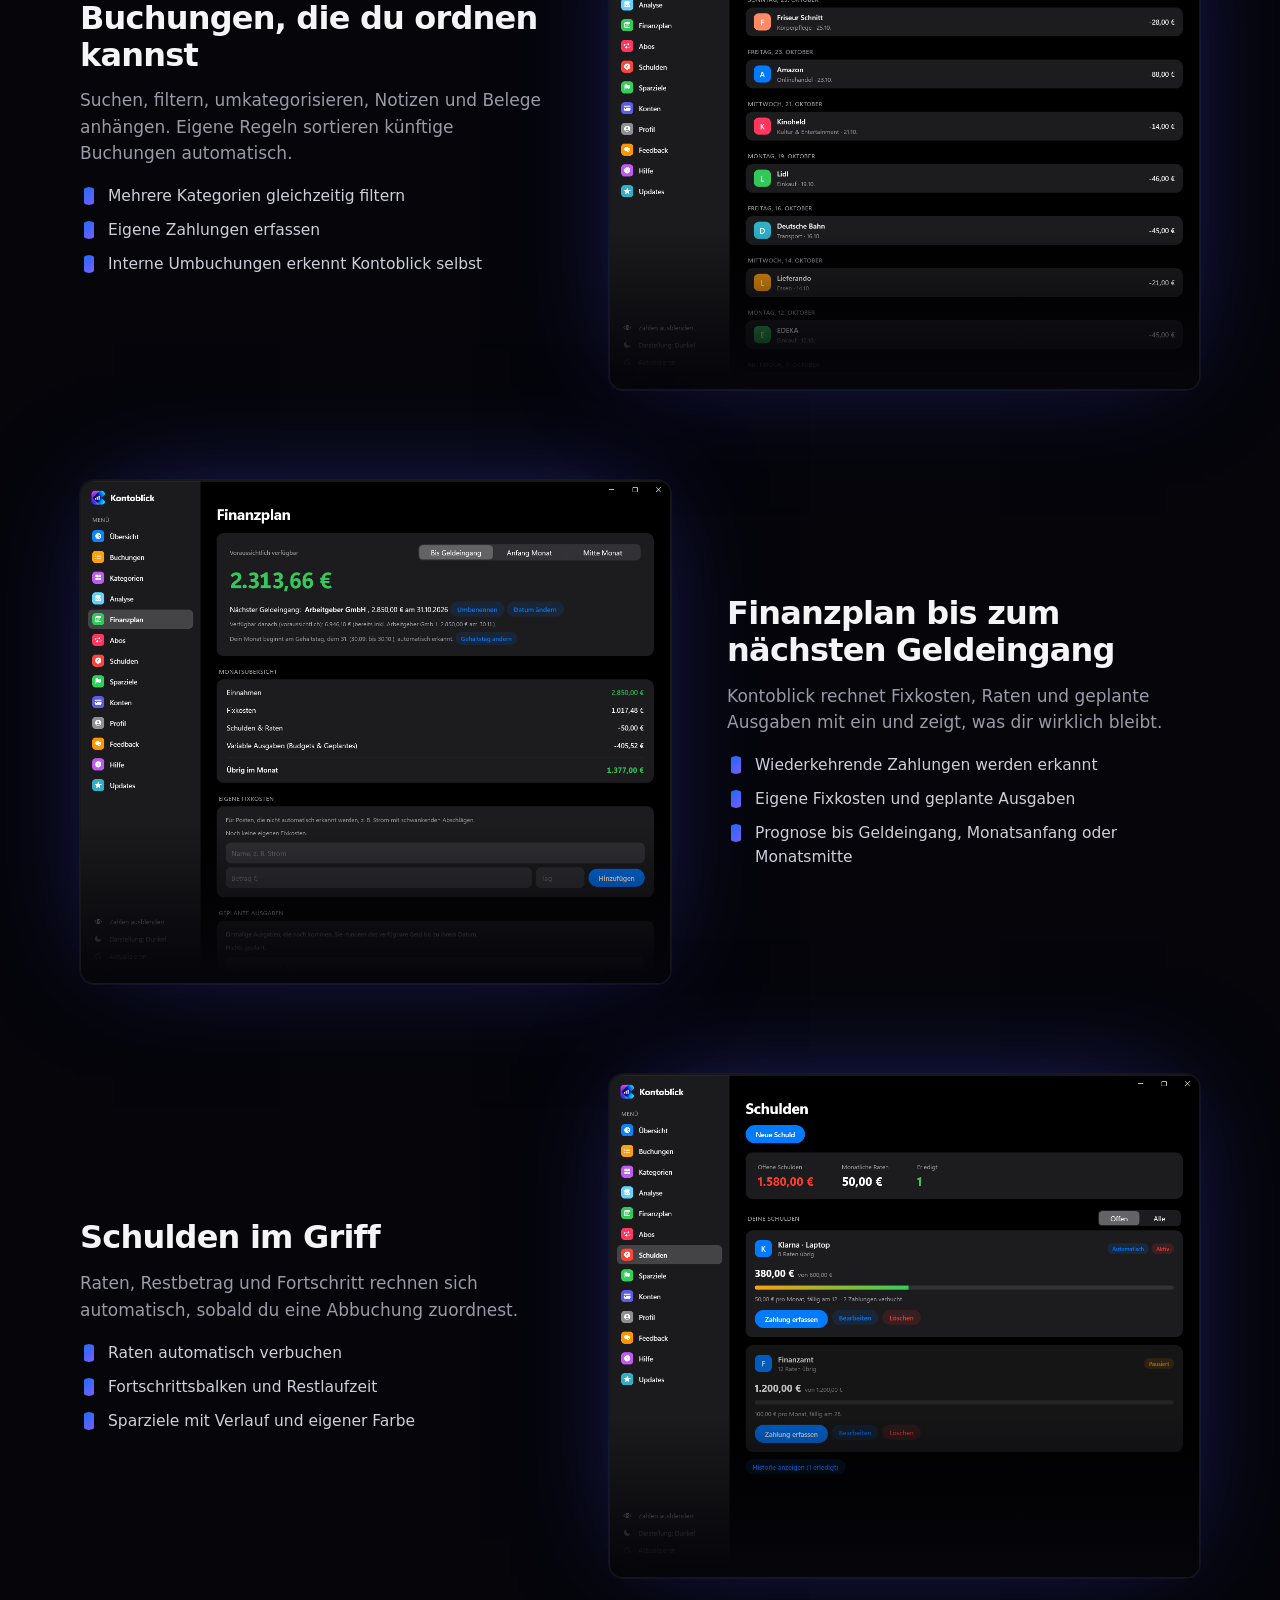
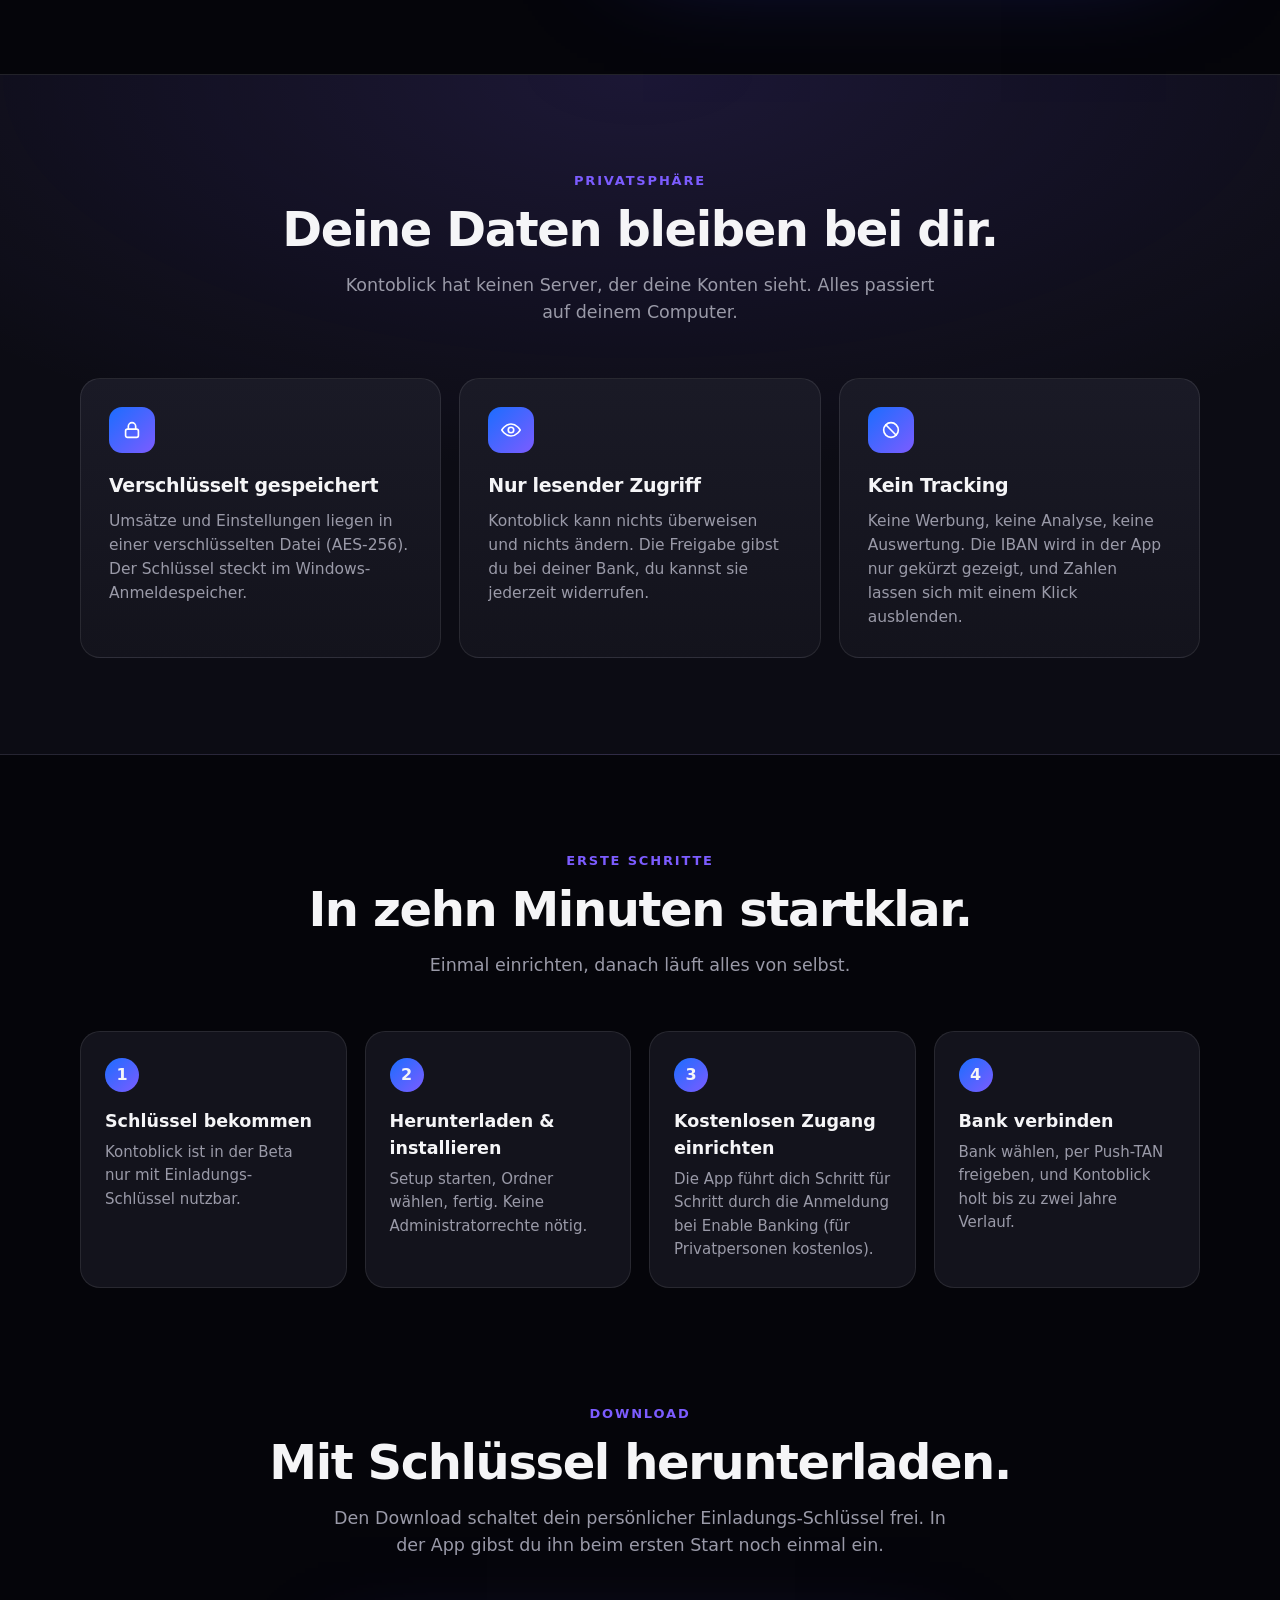
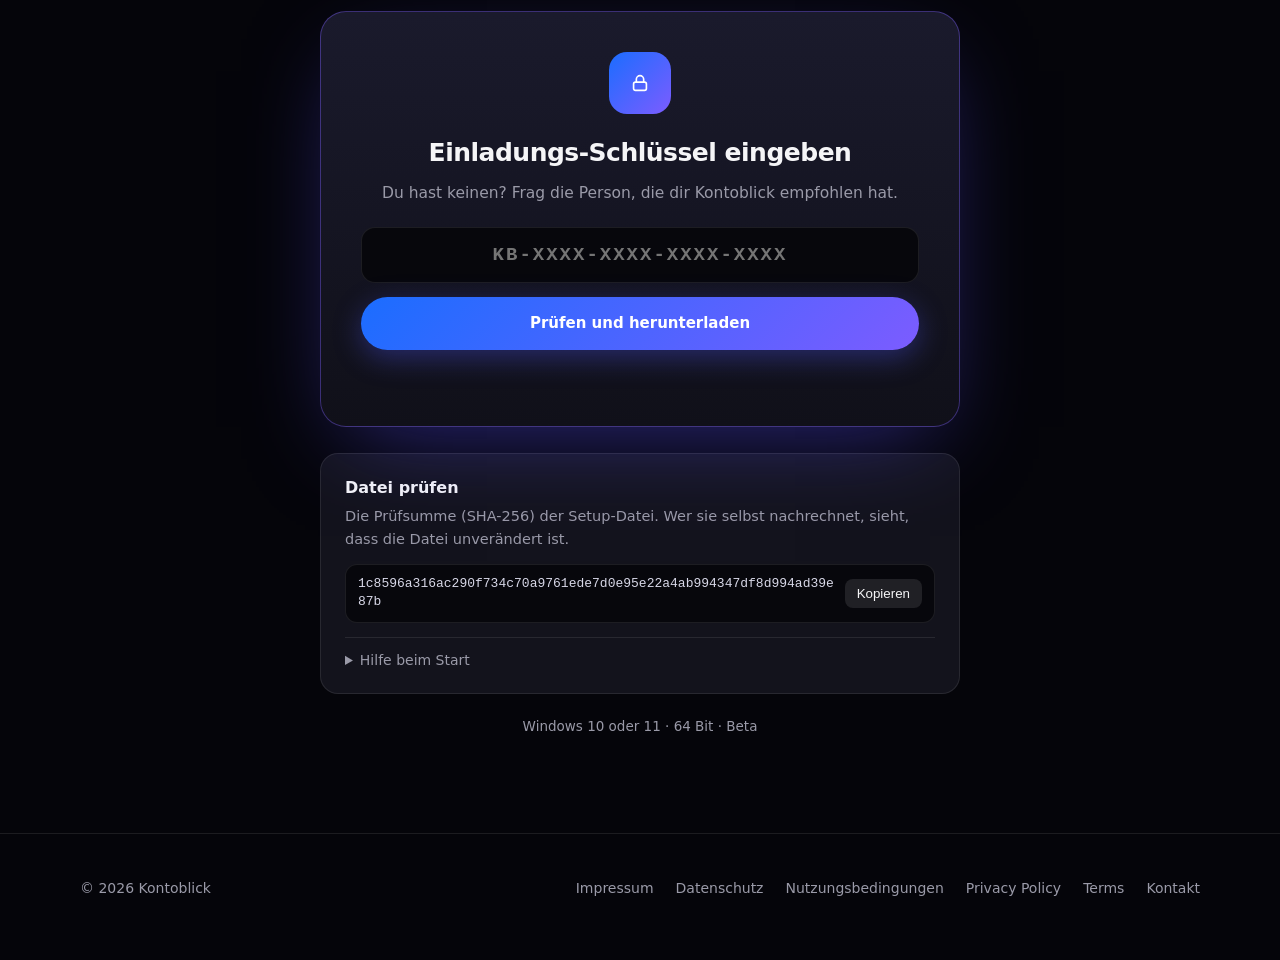
==== commit 5380324f: "Impressum, Betreiber LaudyMedia in Datenschutz und Nutzungsbedingungen Co-Authored-By: Claude Sonnet" ====
--- a/index.html
+++ b/index.html
@@ -317,6 +317,7 @@
   <div class="wrap">
     <span>© 2026 Kontoblick</span>
     <div class="links">
+      <a href="impressum.html">Impressum</a>
       <a href="datenschutz.html">Datenschutz</a>
       <a href="nutzungsbedingungen.html">Nutzungsbedingungen</a>
       <a href="privacy.html">Privacy Policy</a>
